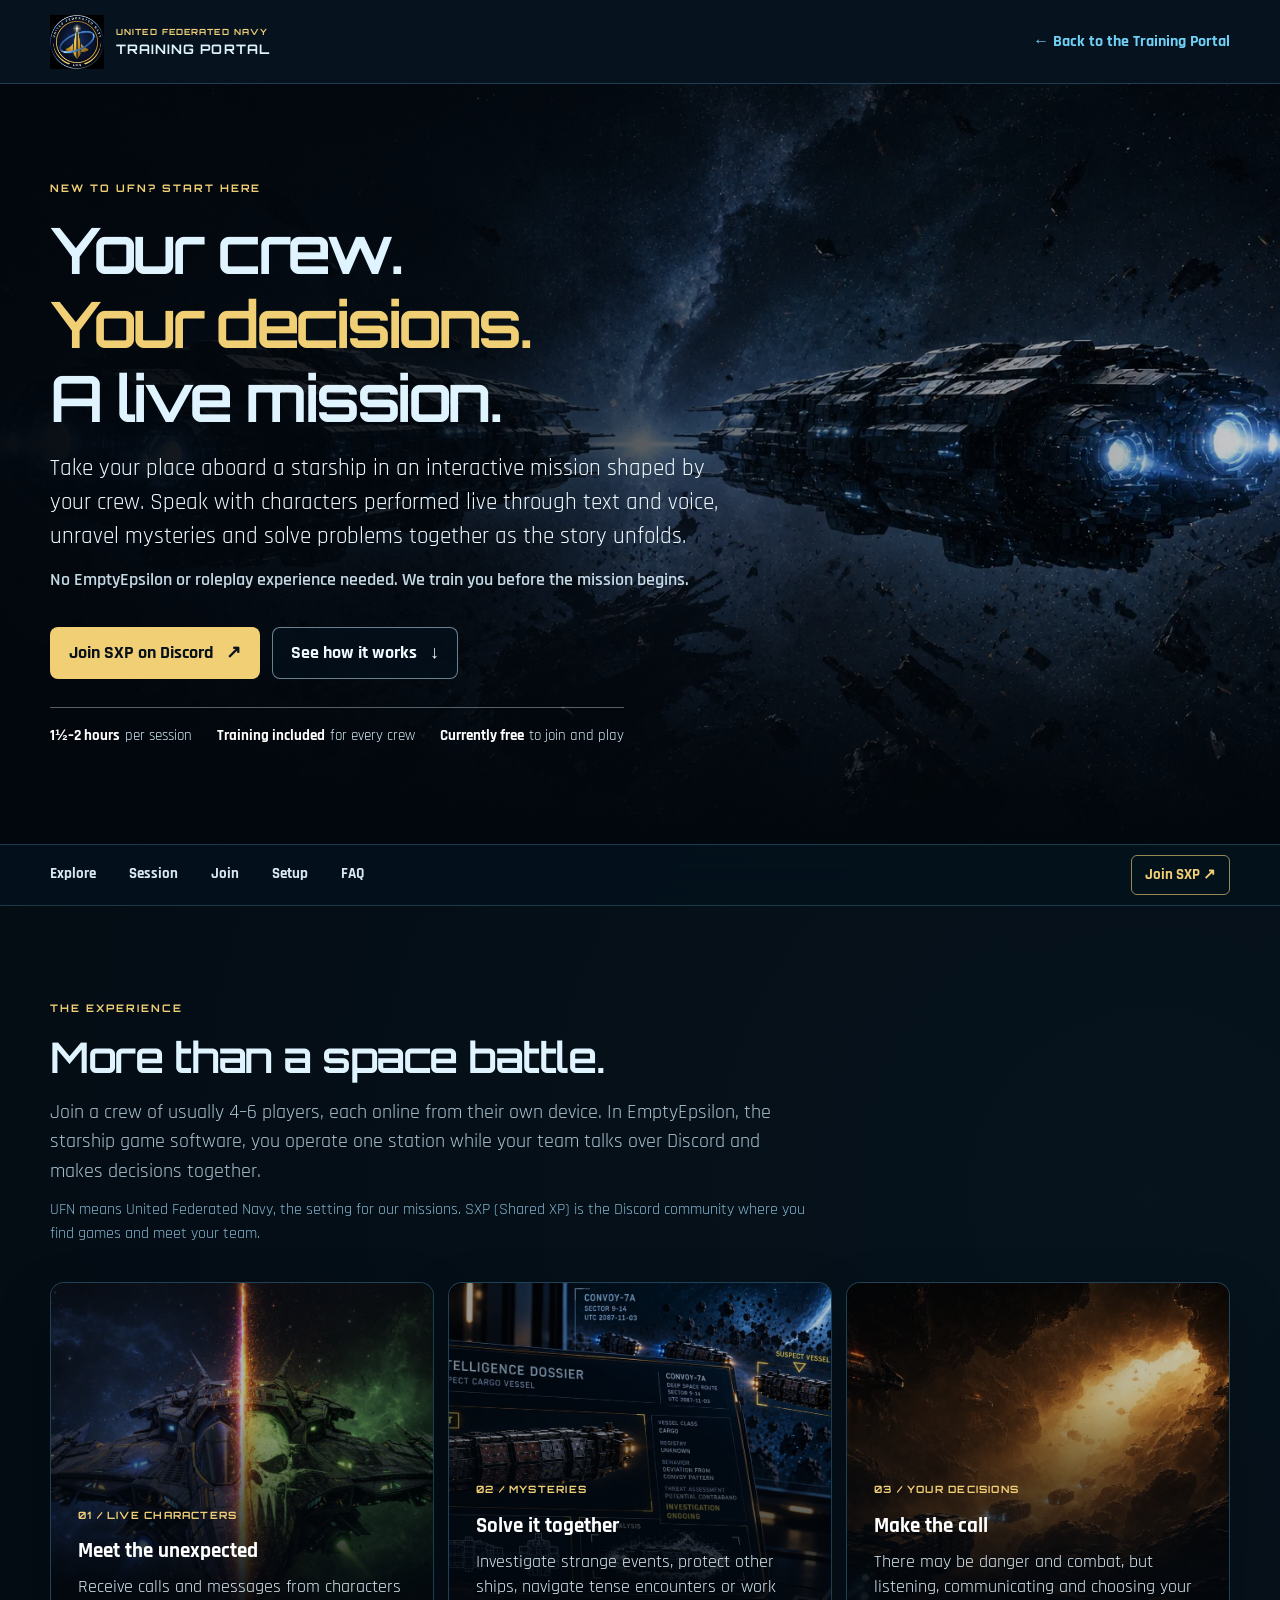
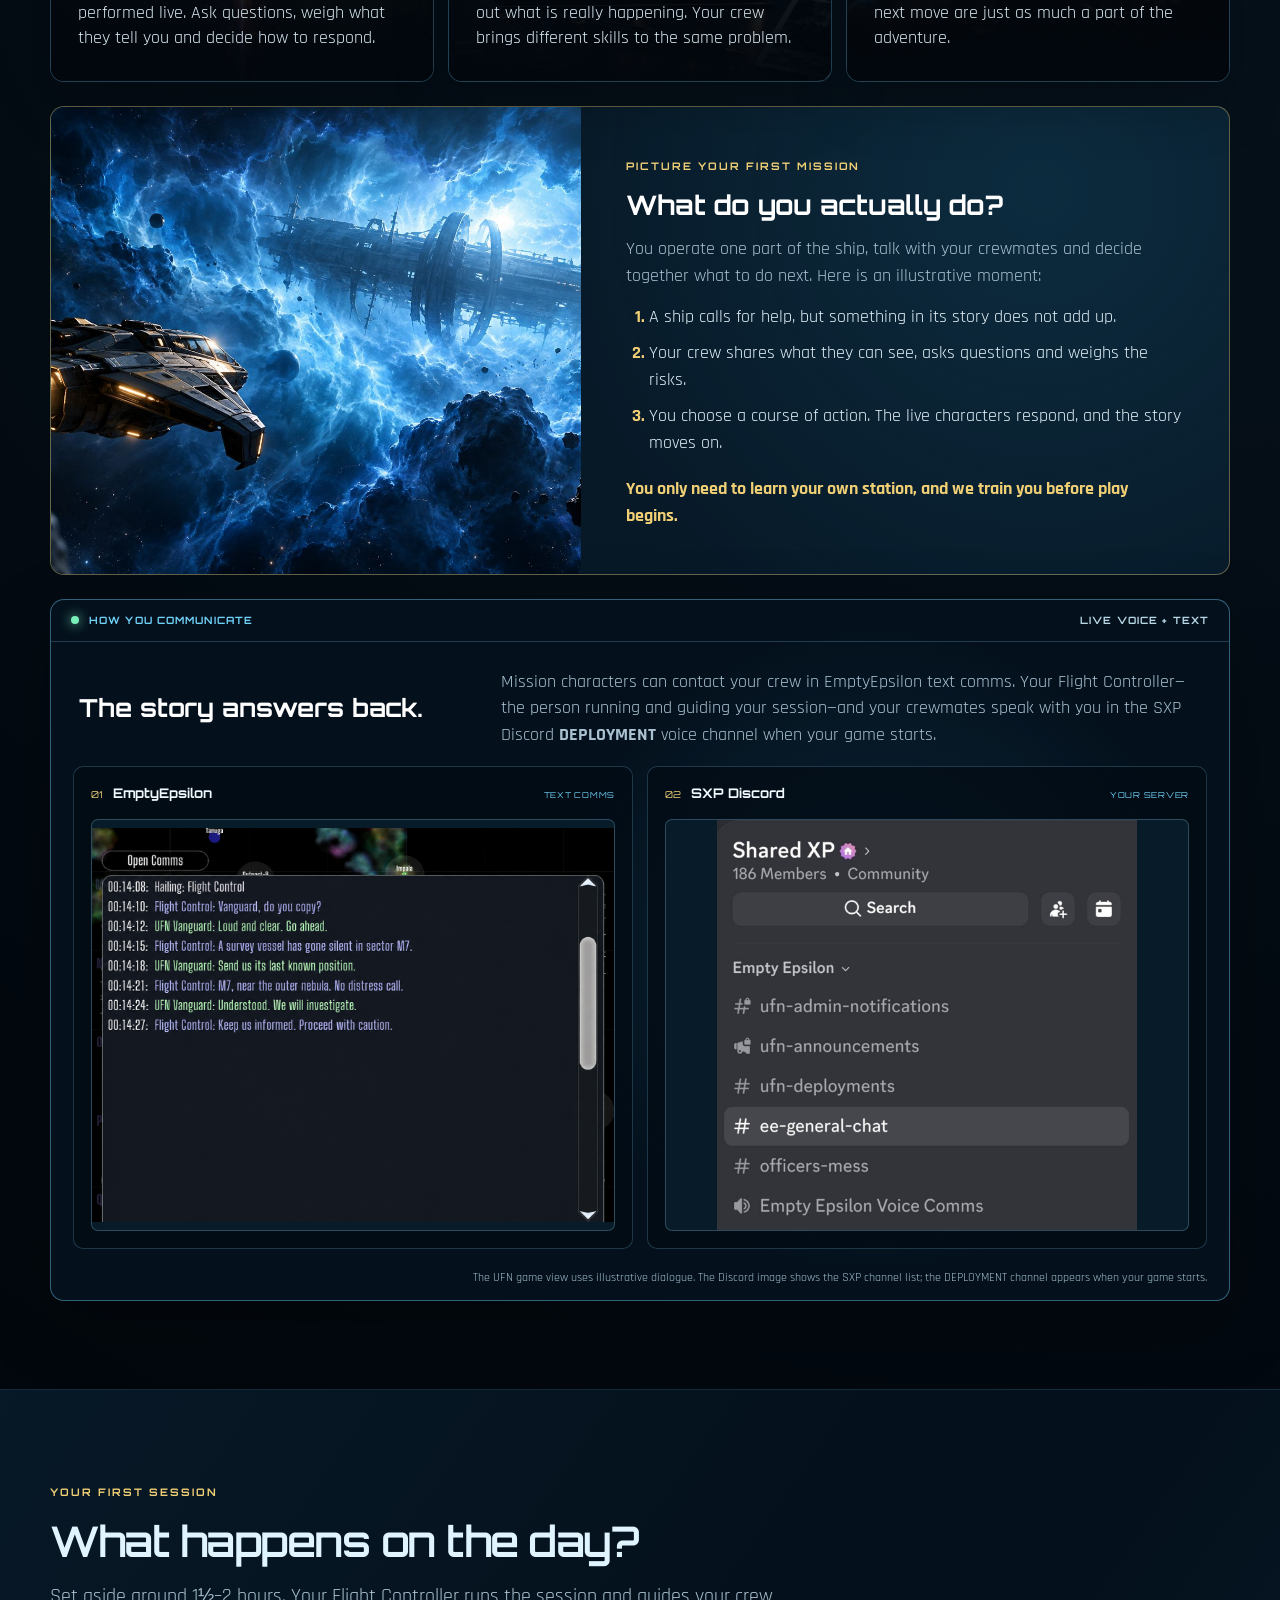
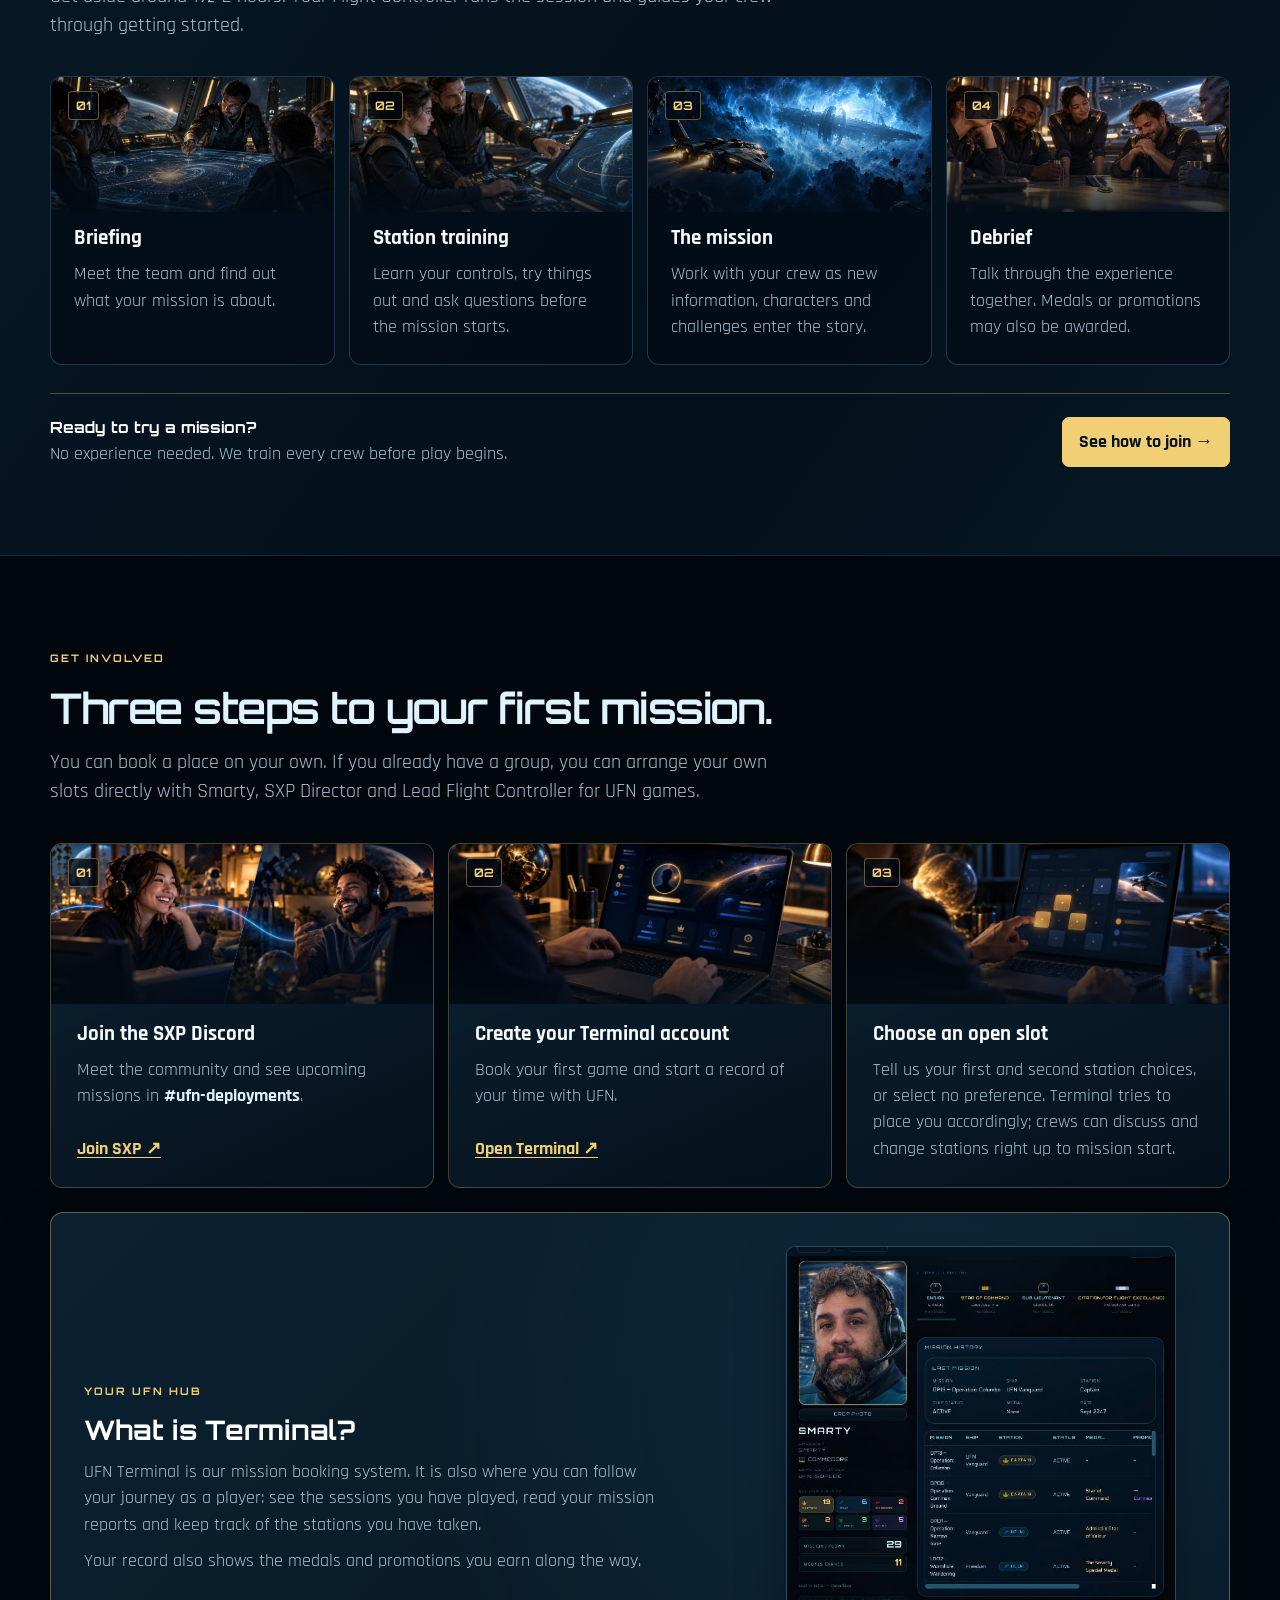
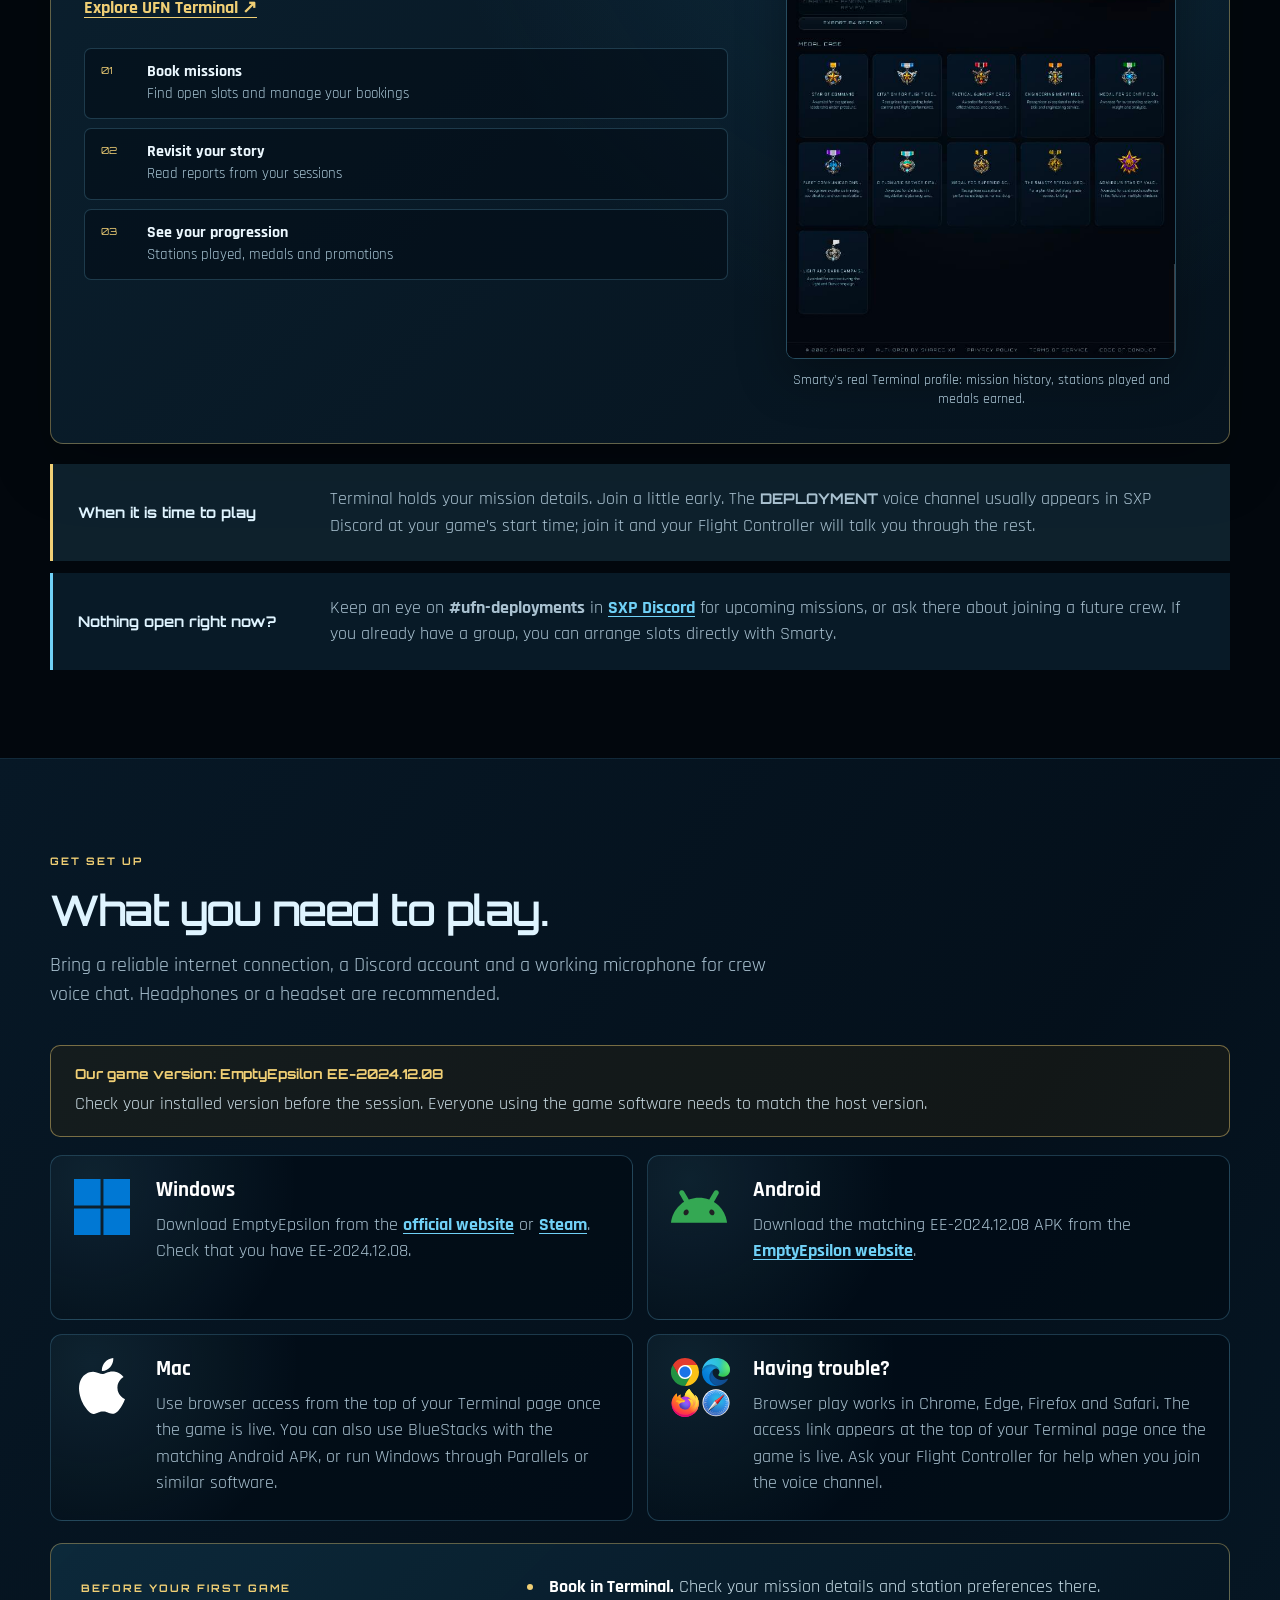
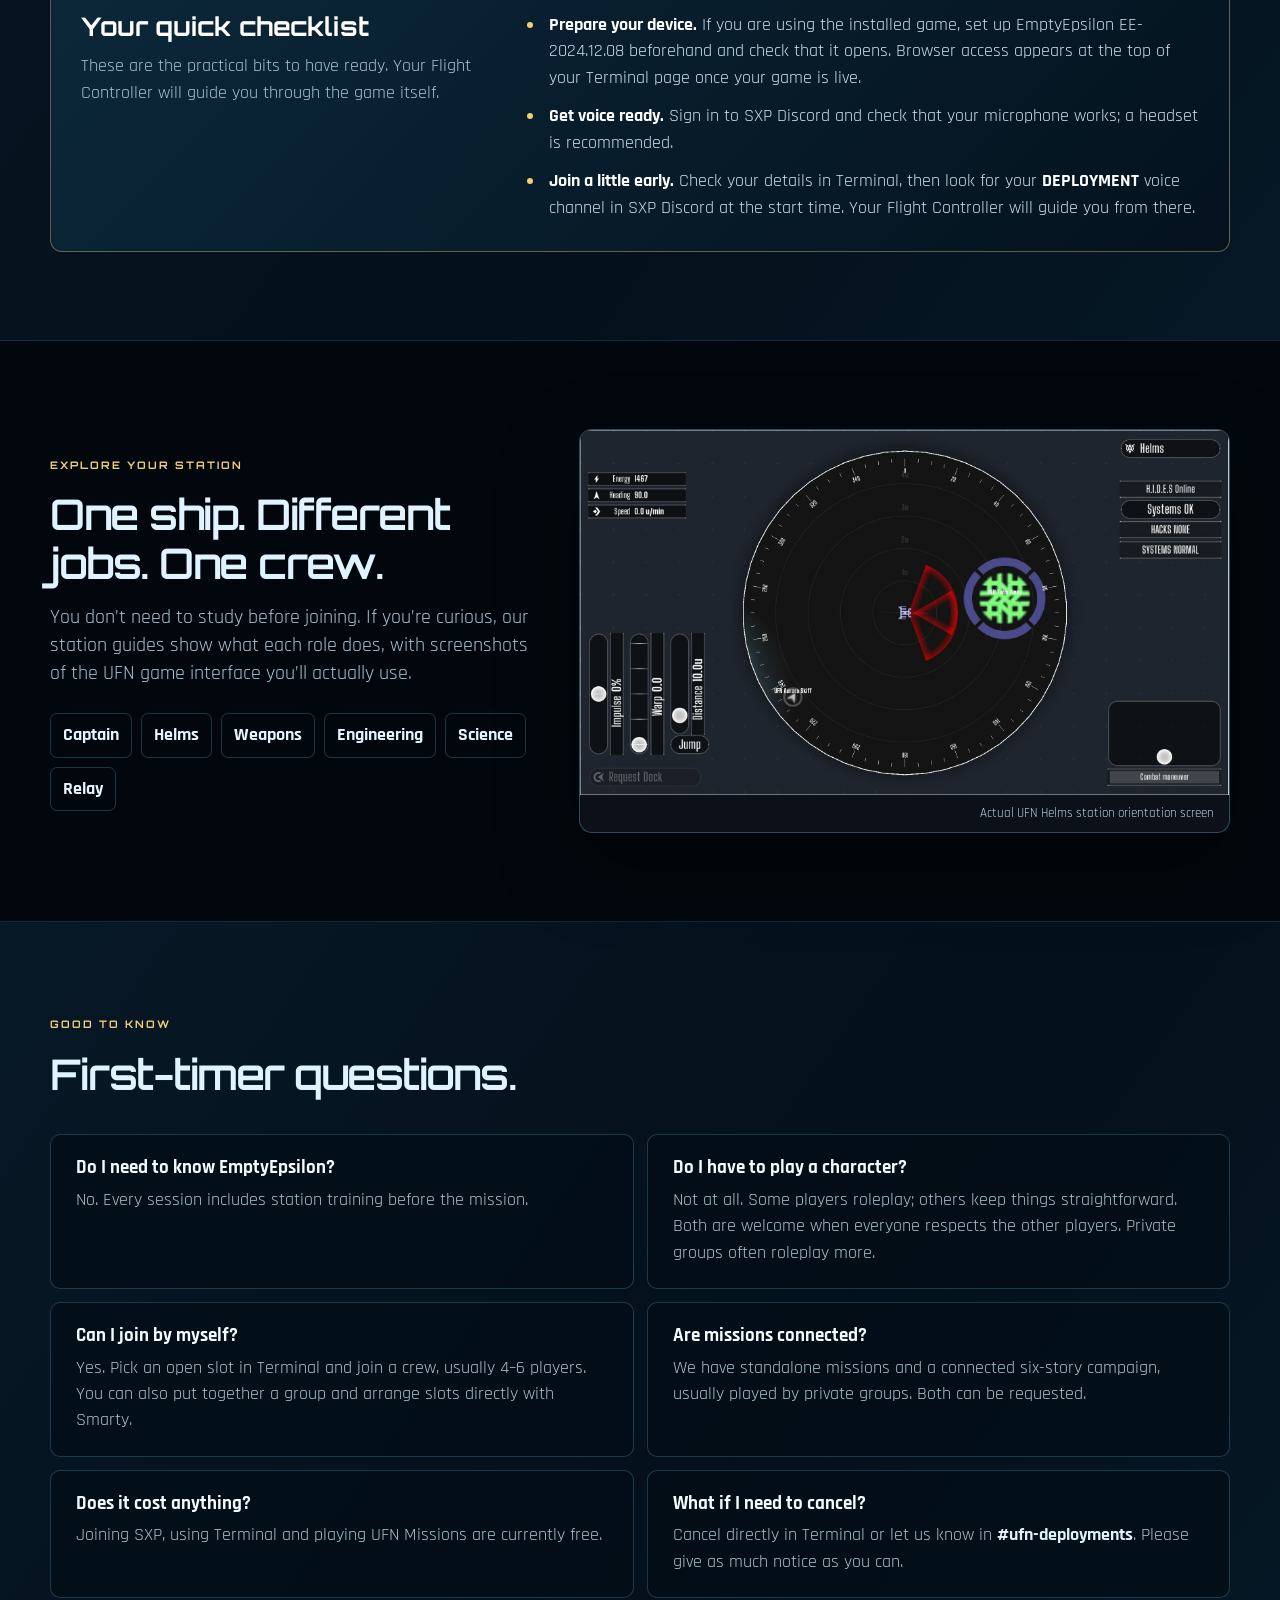
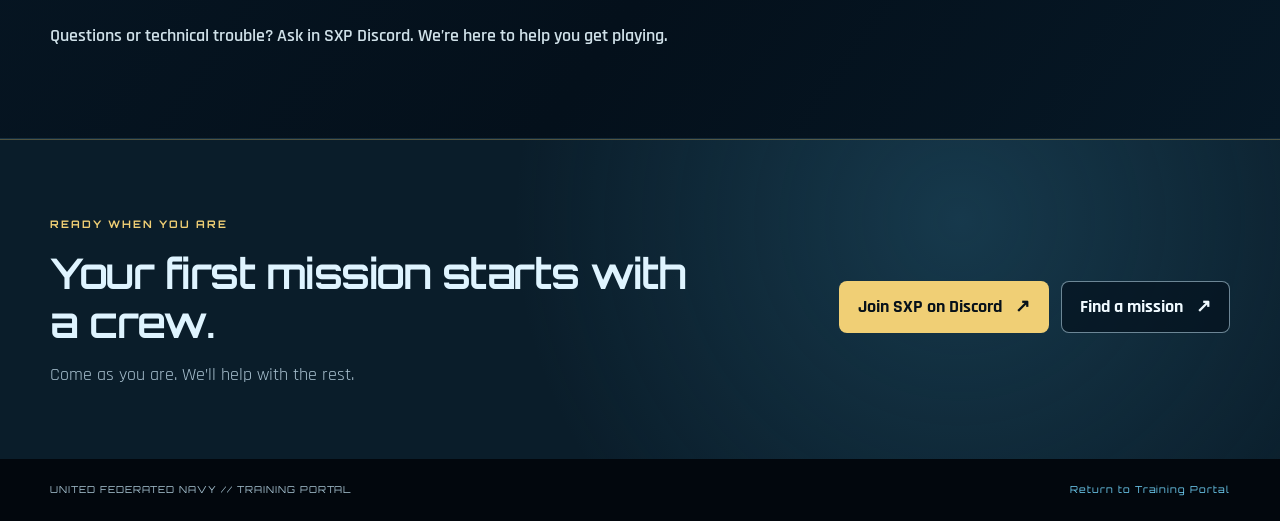
==== new-to-ufn.html @ eae3e13d "Tighten newcomer page navigation and layout" ====
<!doctype html>
<html lang="en-GB">
<head>
  <meta charset="utf-8" />
  <meta name="viewport" content="width=device-width, initial-scale=1" />
  <meta name="theme-color" content="#02070d" />
  <meta name="description" content="New to UFN Missions? Discover live, interactive space adventures, learn what happens in a game, and find out how to join your first crew." />
  <title>New to UFN? Start Here | UFN Training Portal</title>
  <link rel="icon" type="image/png" sizes="32x32" href="assets/app-icons/favicon-32.png" />
  <link rel="preconnect" href="https://fonts.googleapis.com" />
  <link rel="preconnect" href="https://fonts.gstatic.com" crossorigin />
  <link href="https://fonts.googleapis.com/css2?family=Orbitron:wght@400;500;600;700&family=Rajdhani:wght@400;500;600;700&display=swap" rel="stylesheet" />
  <link rel="stylesheet" href="new-to-ufn.css?v=20261014-layout1" />
</head>
<body>
  <a class="skip-link" href="#main">Skip to content</a>
  <header class="site-header">
    <a class="brand" href="./#/home" aria-label="UFN Training Portal home">
      <img src="assets/ufn-logo.webp" alt="" width="64" height="64" />
      <span><small>UNITED FEDERATED NAVY</small><strong>TRAINING PORTAL</strong></span>
    </a>
    <a class="header-back" href="./#/home">← Back to the Training Portal</a>
  </header>

  <main id="main">
    <section class="hero" aria-labelledby="hero-title">
      <img class="hero-art" src="assets/deployments/op07-counterfeit.webp" alt="Two spacecraft facing one another against a star-filled background" fetchpriority="high" />
      <div class="hero-shade"></div>
      <div class="hero-content page-width">
        <span class="eyebrow">NEW TO UFN? START HERE</span>
        <h1 id="hero-title">Your crew.<br /><em>Your decisions.</em><br />A live mission.</h1>
        <p class="hero-lead">Take your place aboard a starship in an interactive mission shaped by your crew. Speak with characters performed live through text and voice, unravel mysteries and solve problems together as the story unfolds.</p>
        <p class="hero-reassurance">No EmptyEpsilon or roleplay experience needed. We train you before the mission begins.</p>
        <div class="hero-actions">
          <a class="button button-primary" href="https://discord.gg/VapwZsZkJE" target="_blank" rel="noopener noreferrer">Join SXP on Discord <span aria-hidden="true">↗</span></a>
          <a class="button button-outline" href="#the-experience">See how it works <span aria-hidden="true">↓</span></a>
        </div>
        <div class="hero-facts" aria-label="Game at a glance">
          <span><strong>1½–2 hours</strong> per session</span>
          <span><strong>Training included</strong> for every crew</span>
          <span><strong>Currently free</strong> to join and play</span>
        </div>
      </div>
    </section>

    <nav class="page-nav" aria-label="On this page">
      <div class="page-nav-inner page-width">
        <div class="page-nav-links">
          <a href="#the-experience">Explore</a>
          <a href="#session-title">Session</a>
          <a href="#join">Join</a>
          <a href="#equipment">Setup</a>
          <a href="#faq">FAQ</a>
        </div>
        <a class="page-nav-action" href="https://discord.gg/VapwZsZkJE" target="_blank" rel="noopener noreferrer">Join SXP <span aria-hidden="true">↗</span></a>
      </div>
    </nav>

    <section class="section intro page-width" id="the-experience" aria-labelledby="experience-title">
      <div class="section-heading">
        <span class="eyebrow">THE EXPERIENCE</span>
        <h2 id="experience-title">More than a space battle.</h2>
        <p>Join a crew of usually 4–6 players, each online from their own device. In EmptyEpsilon, the starship game software, you operate one station while your team talks over Discord and makes decisions together.</p>
        <p class="intro-glossary">UFN means United Federated Navy, the setting for our missions. SXP (Shared XP) is the Discord community where you find games and meet your team.</p>
      </div>
      <div class="experience-grid">
        <article class="feature-card">
          <img src="assets/deployments/op05-thin-ice.webp" alt="" loading="lazy" />
          <div class="feature-content"><span class="feature-number">01 / LIVE CHARACTERS</span>
          <h3>Meet the unexpected</h3>
          <p>Receive calls and messages from characters performed live. Ask questions, weigh what they tell you and decide how to respond.</p></div>
        </article>
        <article class="feature-card">
          <img src="assets/deployments/op13-columbo.webp" alt="" loading="lazy" />
          <div class="feature-content"><span class="feature-number">02 / MYSTERIES</span>
          <h3>Solve it together</h3>
          <p>Investigate strange events, protect other ships, navigate tense encounters or work out what is really happening. Your crew brings different skills to the same problem.</p></div>
        </article>
        <article class="feature-card">
          <img src="assets/deployments/op01-narrow-gate.webp" alt="" loading="lazy" />
          <div class="feature-content"><span class="feature-number">03 / YOUR DECISIONS</span>
          <h3>Make the call</h3>
          <p>There may be danger and combat, but listening, communicating and choosing your next move are just as much a part of the adventure.</p></div>
        </article>
      </div>
      <div class="mission-example" aria-labelledby="example-title">
        <div class="mission-example-art"><img src="assets/newcomer-art/mission.jpg" alt="A starship approaching an unfamiliar vessel in space" loading="lazy" width="1792" height="1024" /></div>
        <div class="mission-example-copy">
          <span class="eyebrow">PICTURE YOUR FIRST MISSION</span>
          <h3 id="example-title">What do you actually do?</h3>
          <p>You operate one part of the ship, talk with your crewmates and decide together what to do next. Here is an illustrative moment:</p>
          <ol>
            <li>A ship calls for help, but something in its story does not add up.</li>
            <li>Your crew shares what they can see, asks questions and weighs the risks.</li>
            <li>You choose a course of action. The live characters respond, and the story moves on.</li>
          </ol>
          <p class="example-reassurance">You only need to learn your own station, and we train you before play begins.</p>
        </div>
      </div>
      <div class="comms-visual" aria-labelledby="comms-title">
        <div class="comms-topline"><span class="signal-dot"></span> HOW YOU COMMUNICATE <span>LIVE VOICE + TEXT</span></div>
        <div class="comms-intro"><h3 id="comms-title">The story answers back.</h3><p>Mission characters can contact your crew in EmptyEpsilon text comms. Your Flight Controller—the person running and guiding your session—and your crewmates speak with you in the SXP Discord <strong>DEPLOYMENT</strong> voice channel when your game starts.</p></div>
        <div class="comms-split">
          <div class="comms-pane">
            <div class="pane-label"><span>01</span><strong>EmptyEpsilon</strong><small>TEXT COMMS</small></div>
            <div class="comms-screenshot">
              <img src="assets/screens/ufn-flight-control-vanguard-comms.png" alt="UFN EmptyEpsilon communications window with an illustrative exchange between Flight Control and UFN Vanguard" loading="lazy" width="1444" height="1089" />
            </div>
          </div>
          <div class="comms-pane">
            <div class="pane-label"><span>02</span><strong>SXP Discord</strong><small>YOUR SERVER</small></div>
            <div class="comms-screenshot">
              <img src="assets/screens/sxp-discord-channels.jpg" alt="Shared XP Discord server showing the Empty Epsilon channels, including ufn-deployments and Empty Epsilon Voice Comms" loading="lazy" width="1280" height="1250" />
            </div>
          </div>
        </div>
        <p class="visual-note">The UFN game view uses illustrative dialogue. The Discord image shows the SXP channel list; the DEPLOYMENT channel appears when your game starts.</p>
      </div>
    </section>

    <section class="section section-dark" aria-labelledby="session-title">
      <div class="page-width">
        <div class="section-heading">
          <span class="eyebrow">YOUR FIRST SESSION</span>
          <h2 id="session-title">What happens on the day?</h2>
          <p>Set aside around 1½–2 hours. Your Flight Controller runs the session and guides your crew through getting started.</p>
        </div>
        <ol class="session-steps">
          <li><div class="card-art"><img src="assets/newcomer-art/briefing.jpg" alt="" loading="lazy" width="1792" height="1024" /><span class="step-index">01</span></div><div class="card-body"><h3>Briefing</h3><p>Meet the team and find out what your mission is about.</p></div></li>
          <li><div class="card-art"><img src="assets/newcomer-art/training.jpg" alt="" loading="lazy" width="1792" height="1024" /><span class="step-index">02</span></div><div class="card-body"><h3>Station training</h3><p>Learn your controls, try things out and ask questions before the mission starts.</p></div></li>
          <li><div class="card-art"><img src="assets/newcomer-art/mission.jpg" alt="" loading="lazy" width="1792" height="1024" /><span class="step-index">03</span></div><div class="card-body"><h3>The mission</h3><p>Work with your crew as new information, characters and challenges enter the story.</p></div></li>
          <li><div class="card-art"><img src="assets/newcomer-art/debrief.jpg" alt="" loading="lazy" width="1792" height="1024" /><span class="step-index">04</span></div><div class="card-body"><h3>Debrief</h3><p>Talk through the experience together. Medals or promotions may also be awarded.</p></div></li>
        </ol>
        <div class="session-cta"><div><strong>Ready to try a mission?</strong><span>No experience needed. We train every crew before play begins.</span></div><a href="#join">See how to join <span aria-hidden="true">→</span></a></div>
      </div>
    </section>

    <section class="section page-width join-section" id="join" aria-labelledby="join-title">
      <div class="section-heading">
        <span class="eyebrow">GET INVOLVED</span>
        <h2 id="join-title">Three steps to your first mission.</h2>
        <p>You can book a place on your own. If you already have a group, you can arrange your own slots directly with Smarty, SXP Director and Lead Flight Controller for UFN games.</p>
      </div>
      <ol class="join-steps">
        <li><div class="card-art"><img src="assets/newcomer-art/community.jpg" alt="" loading="lazy" width="1792" height="1024" /><span class="step-index">01</span></div><div class="card-body"><h3>Join the SXP Discord</h3><p>Meet the community and see upcoming missions in <strong>#ufn-deployments</strong>.</p><a href="https://discord.gg/VapwZsZkJE" target="_blank" rel="noopener noreferrer">Join SXP <span aria-hidden="true">↗</span></a></div></li>
        <li><div class="card-art"><img src="assets/newcomer-art/terminal.jpg" alt="" loading="lazy" width="1792" height="1024" /><span class="step-index">02</span></div><div class="card-body"><h3>Create your Terminal account</h3><p>Book your first game and start a record of your time with UFN.</p><a href="https://terminal.ufn.systems/" target="_blank" rel="noopener noreferrer">Open Terminal <span aria-hidden="true">↗</span></a></div></li>
        <li><div class="card-art"><img src="assets/newcomer-art/booking.jpg" alt="" loading="lazy" width="1792" height="1024" /><span class="step-index">03</span></div><div class="card-body"><h3>Choose an open slot</h3><p>Tell us your first and second station choices, or select no preference. Terminal tries to place you accordingly; crews can discuss and change stations right up to mission start.</p></div></li>
      </ol>
      <section class="terminal-explainer" aria-labelledby="terminal-title">
        <div class="terminal-content">
          <div class="terminal-explainer-copy">
            <span class="eyebrow">YOUR UFN HUB</span>
            <h3 id="terminal-title">What is Terminal?</h3>
            <p>UFN Terminal is our mission booking system. It is also where you can follow your journey as a player: see the sessions you have played, read your mission reports and keep track of the stations you have taken.</p>
            <p>Your record also shows the medals and promotions you earn along the way.</p>
            <a href="https://terminal.ufn.systems/" target="_blank" rel="noopener noreferrer">Explore UFN Terminal <span aria-hidden="true">↗</span></a>
          </div>
          <div class="terminal-explainer-list" aria-label="What Terminal helps you do">
            <div><span>01</span><strong>Book missions</strong><small>Find open slots and manage your bookings</small></div>
            <div><span>02</span><strong>Revisit your story</strong><small>Read reports from your sessions</small></div>
            <div><span>03</span><strong>See your progression</strong><small>Stations played, medals and promotions</small></div>
          </div>
        </div>
        <figure class="terminal-portal-preview">
          <img src="assets/screens/terminal-player-portal.jpg" alt="A real UFN Terminal player portal showing Smarty's profile, station totals, mission history and medal case" loading="lazy" width="699" height="1277" />
          <figcaption>Smarty's real Terminal profile: mission history, stations played and medals earned.</figcaption>
        </figure>
      </section>
      <div class="joining-note"><strong>When it is time to play</strong><p>Terminal holds your mission details. Join a little early. The <strong>DEPLOYMENT</strong> voice channel usually appears in SXP Discord at your game’s start time; join it and your Flight Controller will talk you through the rest.</p></div>
      <div class="availability-note"><strong>Nothing open right now?</strong><p>Keep an eye on <strong>#ufn-deployments</strong> in <a href="https://discord.gg/VapwZsZkJE" target="_blank" rel="noopener noreferrer">SXP Discord</a> for upcoming missions, or ask there about joining a future crew. If you already have a group, you can arrange slots directly with Smarty.</p></div>
    </section>

    <section class="section section-dark equipment-section" id="equipment" aria-labelledby="equipment-title">
      <div class="page-width">
        <div class="section-heading">
          <span class="eyebrow">GET SET UP</span>
          <h2 id="equipment-title">What you need to play.</h2>
          <p>Bring a reliable internet connection, a Discord account and a working microphone for crew voice chat. Headphones or a headset are recommended.</p>
        </div>
        <div class="version-callout"><strong>Our game version: EmptyEpsilon EE-2024.12.08</strong><span>Check your installed version before the session. Everyone using the game software needs to match the host version.</span></div>
        <div class="platform-grid">
          <article><img class="platform-icon" src="assets/brand-icons/windows.svg" alt="" loading="lazy" width="56" height="56" /><div><h3>Windows</h3><p>Download EmptyEpsilon from the <a href="https://daid.github.io/EmptyEpsilon/#tabs=5" target="_blank" rel="noopener noreferrer">official website</a> or <a href="https://store.steampowered.com/app/1907040/EmptyEpsilon/" target="_blank" rel="noopener noreferrer">Steam</a>. Check that you have EE-2024.12.08.</p></div></article>
          <article><img class="platform-icon" src="assets/brand-icons/android.svg" alt="" loading="lazy" width="56" height="56" /><div><h3>Android</h3><p>Download the matching EE-2024.12.08 APK from the <a href="https://daid.github.io/EmptyEpsilon/#tabs=5" target="_blank" rel="noopener noreferrer">EmptyEpsilon website</a>.</p></div></article>
          <article><img class="platform-icon platform-icon-apple" src="assets/brand-icons/apple.svg" alt="" loading="lazy" width="56" height="56" /><div><h3>Mac</h3><p>Use browser access from the top of your Terminal page once the game is live. You can also use BlueStacks with the matching Android APK, or run Windows through Parallels or similar software.</p></div></article>
          <article><div class="browser-icons" aria-hidden="true"><img src="assets/brand-icons/chrome.svg" alt="" loading="lazy" width="28" height="28" /><img src="assets/brand-icons/edge.svg" alt="" loading="lazy" width="28" height="28" /><img src="assets/brand-icons/firefox.svg" alt="" loading="lazy" width="28" height="28" /><img src="assets/brand-icons/safari.svg" alt="" loading="lazy" width="28" height="28" /></div><div><h3>Having trouble?</h3><p>Browser play works in Chrome, Edge, Firefox and Safari. The access link appears at the top of your Terminal page once the game is live. Ask your Flight Controller for help when you join the voice channel.</p></div></article>
        </div>
        <div class="first-game-checklist" aria-labelledby="checklist-title">
          <div><span class="eyebrow">BEFORE YOUR FIRST GAME</span><h3 id="checklist-title">Your quick checklist</h3><p>These are the practical bits to have ready. Your Flight Controller will guide you through the game itself.</p></div>
          <ul>
            <li><strong>Book in Terminal.</strong> Check your mission details and station preferences there.</li>
            <li><strong>Prepare your device.</strong> If you are using the installed game, set up EmptyEpsilon EE-2024.12.08 beforehand and check that it opens. Browser access appears at the top of your Terminal page once your game is live.</li>
            <li><strong>Get voice ready.</strong> Sign in to SXP Discord and check that your microphone works; a headset is recommended.</li>
            <li><strong>Join a little early.</strong> Check your details in Terminal, then look for your <strong>DEPLOYMENT</strong> voice channel in SXP Discord at the start time. Your Flight Controller will guide you from there.</li>
          </ul>
        </div>
      </div>
    </section>

    <section class="section page-width station-section" aria-labelledby="station-title">
      <div class="station-copy">
        <span class="eyebrow">EXPLORE YOUR STATION</span>
        <h2 id="station-title">One ship. Different jobs. One crew.</h2>
        <p>You don’t need to study before joining. If you’re curious, our station guides show what each role does, with screenshots of the UFN game interface you’ll actually use.</p>
        <div class="station-links" aria-label="Station training guides">
          <a href="./#/captain">Captain</a><a href="./#/helms">Helms</a><a href="./#/weapons">Weapons</a><a href="./#/engineering">Engineering</a><a href="./#/science">Science</a><a href="./#/relay">Relay</a>
        </div>
      </div>
      <figure class="station-screen"><img src="assets/screens/helms.webp" alt="The UFN Helms station interface showing navigation controls, radar and UFN systems" loading="lazy" /><figcaption>Actual UFN Helms station orientation screen</figcaption></figure>
    </section>

    <section class="section section-dark faq-section" id="faq" aria-labelledby="faq-title">
      <div class="page-width">
        <div class="section-heading"><span class="eyebrow">GOOD TO KNOW</span><h2 id="faq-title">First-timer questions.</h2></div>
        <div class="faq-grid">
          <article><h3>Do I need to know EmptyEpsilon?</h3><p>No. Every session includes station training before the mission.</p></article>
          <article><h3>Do I have to play a character?</h3><p>Not at all. Some players roleplay; others keep things straightforward. Both are welcome when everyone respects the other players. Private groups often roleplay more.</p></article>
          <article><h3>Can I join by myself?</h3><p>Yes. Pick an open slot in Terminal and join a crew, usually 4–6 players. You can also put together a group and arrange slots directly with Smarty.</p></article>
          <article><h3>Are missions connected?</h3><p>We have standalone missions and a connected six-story campaign, usually played by private groups. Both can be requested.</p></article>
          <article><h3>Does it cost anything?</h3><p>Joining SXP, using Terminal and playing UFN Missions are currently free.</p></article>
          <article><h3>What if I need to cancel?</h3><p>Cancel directly in Terminal or let us know in <strong>#ufn-deployments</strong>. Please give as much notice as you can.</p></article>
        </div>
        <p class="support-note">Questions or technical trouble? Ask in SXP Discord. We’re here to help you get playing.</p>
      </div>
    </section>

    <section class="final-cta" aria-labelledby="final-title">
      <div class="page-width final-inner"><div><span class="eyebrow">READY WHEN YOU ARE</span><h2 id="final-title">Your first mission starts with a crew.</h2><p>Come as you are. We’ll help with the rest.</p></div><div class="final-actions"><a class="button button-primary" href="https://discord.gg/VapwZsZkJE" target="_blank" rel="noopener noreferrer">Join SXP on Discord <span aria-hidden="true">↗</span></a><a class="button button-outline" href="https://terminal.ufn.systems/" target="_blank" rel="noopener noreferrer">Find a mission <span aria-hidden="true">↗</span></a></div></div>
    </section>
  </main>
  <footer class="site-footer"><span>UNITED FEDERATED NAVY // TRAINING PORTAL</span><a href="./#/home">Return to Training Portal</a></footer>
</body>
</html>
---- new-to-ufn.css ----
:root {
  color-scheme: dark;
  --ink: #dff4ff;
  --muted: #a9c1d0;
  --navy: #02070d;
  --panel: #071826;
  --panel-deep: #04111c;
  --line: rgba(104, 185, 223, .26);
  --blue: #70d1f7;
  --gold: #f0cf75;
  font-family: "Rajdhani", "Segoe UI", sans-serif;
  background: var(--navy);
  scroll-behavior: smooth;
}
* { box-sizing: border-box; }
body { margin: 0; min-width: 320px; color: var(--ink); background: radial-gradient(circle at 90% 14%, rgba(37, 100, 136, .13), transparent 28%), var(--navy); font-size: 1.14rem; line-height: 1.45; }
img { max-width: 100%; }
a { color: inherit; }
a:focus-visible { outline: 3px solid var(--gold); outline-offset: 4px; }
.skip-link { position: absolute; z-index: 20; top: -4rem; left: 1rem; padding: .6rem 1rem; background: var(--gold); color: var(--navy); font-weight: 700; }
.skip-link:focus { top: 1rem; }
.page-width { width: min(1180px, calc(100% - 48px)); margin-inline: auto; }
.site-header { position: relative; z-index: 5; display: flex; align-items: center; justify-content: space-between; gap: 20px; min-height: 84px; padding: 12px max(24px, calc((100vw - 1180px) / 2)); border-bottom: 1px solid var(--line); background: #06131f; }
.brand { display: inline-flex; align-items: center; gap: 12px; text-decoration: none; }
.brand img { width: 54px; height: 54px; object-fit: contain; }
.brand span { display: grid; line-height: 1.1; }
.brand small { color: var(--gold); font-family: Orbitron, sans-serif; font-size: .53rem; font-weight: 700; letter-spacing: .13em; }
.brand strong { margin-top: 6px; font-family: Orbitron, sans-serif; font-size: .82rem; letter-spacing: .08em; }
.header-back { color: var(--blue); font-size: .99rem; font-weight: 700; text-decoration: none; }
.header-back:hover, .site-footer a:hover { text-decoration: underline; }
.eyebrow { display: inline-block; color: var(--gold); font-family: Orbitron, sans-serif; font-size: .65rem; font-weight: 700; letter-spacing: .19em; text-transform: uppercase; }
h1, h2, h3, p { margin-top: 0; }
h1, h2, h3 { line-height: 1.15; }
h1, h2 { font-family: Orbitron, sans-serif; }
h2 { margin: 13px 0 16px; font-size: clamp(1.7rem, 3.3vw, 2.85rem); font-weight: 600; letter-spacing: -.035em; }
h3 { font-size: 1.3rem; }
p { color: var(--muted); }
.hero { position: relative; display: flex; min-height: min(760px, calc(100vh - 84px)); overflow: hidden; isolation: isolate; background: #081523; }
.hero-art, .hero-shade { position: absolute; inset: 0; width: 100%; height: 100%; }
.hero-art { z-index: -2; object-fit: cover; object-position: center center; }
.hero-shade { z-index: -1; background: linear-gradient(90deg, rgba(2, 7, 13, .97) 3%, rgba(2, 7, 13, .86) 33%, rgba(2, 7, 13, .48) 65%, rgba(2, 7, 13, .2)), linear-gradient(0deg, #02070d, transparent 27%, transparent 75%, rgba(2, 7, 13, .18)); }
.hero-content { display: flex; flex-direction: column; align-items: flex-start; justify-content: center; padding-block: 45px 44px; }
.hero h1 { max-width: 820px; margin: 17px 0 18px; font-size: clamp(2.6rem, 5vw, 4.6rem); font-weight: 600; letter-spacing: -.055em; text-wrap: balance; }
.hero h1 em { color: var(--gold); font-style: normal; }
.hero-lead { max-width: 680px; margin-bottom: 13px; color: #eef9ff; font-size: clamp(1.16rem, 1.8vw, 1.42rem); line-height: 1.5; }
.hero-reassurance { max-width: 640px; color: #c4d9e5; font-weight: 600; }
.hero-actions, .final-actions { display: flex; flex-wrap: wrap; gap: 12px; margin-top: 15px; }
.button { display: inline-flex; align-items: center; justify-content: center; gap: 13px; min-height: 49px; padding: 12px 18px; border: 1px solid transparent; border-radius: 8px; font-weight: 700; text-align: center; text-decoration: none; transition: background .18s ease, transform .18s ease, border-color .18s ease; }
.button:hover { transform: translateY(-2px); }
.button-primary { color: #07111a; background: var(--gold); }
.button-primary:hover { background: #ffe19a; }
.button-outline { border-color: rgba(191, 224, 240, .55); background: rgba(4, 17, 28, .68); color: #f0faff; }
.button-outline:hover { border-color: var(--blue); background: rgba(10, 42, 60, .82); }
.hero-facts { display: flex; flex-wrap: wrap; gap: 8px 25px; margin-top: 28px; padding-top: 17px; border-top: 1px solid rgba(221, 239, 247, .38); color: #d4e9f3; font-size: .96rem; }
.hero-facts span { display: inline-flex; gap: 5px; }
.hero-facts strong { color: #fff; }
.page-nav { position: sticky; z-index: 12; top: 0; border-block: 1px solid rgba(112, 209, 247, .22); background: rgba(4, 17, 28, .94); backdrop-filter: blur(16px); }
.page-nav-inner { display: flex; align-items: center; justify-content: space-between; gap: 20px; min-height: 60px; }
.page-nav-links { display: flex; align-items: center; gap: clamp(14px, 2.6vw, 33px); min-width: 0; }
.page-nav a { color: #d7e8f1; font-size: .96rem; font-weight: 700; text-decoration: none; white-space: nowrap; }
.page-nav-links a { padding-block: 17px; border-bottom: 2px solid transparent; }
.page-nav-links a:hover, .page-nav-links a:focus-visible { border-color: var(--gold); color: #fff; }
.page-nav .page-nav-action { flex: none; padding: 8px 13px; border: 1px solid rgba(240, 207, 117, .63); border-radius: 6px; color: var(--gold); }
.page-nav .page-nav-action:hover { background: rgba(240, 207, 117, .12); }
main [id] { scroll-margin-top: 78px; }
.section { padding-block: 88px; }
.section-dark { border-block: 1px solid rgba(95, 175, 211, .15); background: linear-gradient(125deg, #071826, #04101b 60%, #061826); }
.section-heading { max-width: 755px; margin-bottom: 36px; }
.section-heading p { margin-bottom: 0; font-size: 1.22rem; line-height: 1.5; }
.section-heading .intro-glossary { margin-top: 12px; color: #80b3cc; font-size: 1rem; }
.experience-grid { display: grid; grid-template-columns: repeat(3, minmax(0, 1fr)); gap: 14px; }
.feature-card { position: relative; display: flex; align-items: flex-end; min-height: 400px; overflow: hidden; border: 1px solid var(--line); border-radius: 14px; background: #071826; isolation: isolate; box-shadow: 0 22px 55px rgba(0,0,0,.22); }
.feature-card::after { position: absolute; z-index: -1; inset: 0; content: ""; background: linear-gradient(0deg, rgba(2,7,13,.98) 1%, rgba(2,7,13,.89) 25%, rgba(2,7,13,.2) 70%), linear-gradient(90deg, rgba(2,7,13,.28), transparent); }
.feature-card img { position: absolute; z-index: -2; inset: 0; width: 100%; height: 100%; object-fit: cover; object-position: center; }
.feature-card:nth-child(2) img { object-position: 45% center; }
.feature-content { padding: 30px 27px; }
.feature-card h3 { margin: 13px 0 10px; color: #fff; }
.feature-card p { margin: 0; color: #d9e9f2; line-height: 1.4; }
.feature-number { color: var(--gold); font-family: Orbitron, sans-serif; font-size: .63rem; font-weight: 700; letter-spacing: .12em; }
.mission-example { display: grid; grid-template-columns: minmax(0, .9fr) minmax(0, 1.1fr); overflow: hidden; margin-top: 24px; border: 1px solid rgba(240, 207, 117, .4); border-radius: 14px; background: radial-gradient(circle at 84% 18%, rgba(24, 85, 115, .32), transparent 50%), #071826; }
.mission-example-art { min-height: 355px; overflow: hidden; background: #081523; }
.mission-example-art img { display: block; width: 100%; height: 100%; object-fit: cover; }
.mission-example-copy { align-self: center; padding: clamp(24px, 3.7vw, 45px); }
.mission-example h3 { margin: 12px 0 15px; color: #fff; font-family: Orbitron, sans-serif; font-size: clamp(1.35rem, 2.1vw, 1.85rem); }
.mission-example-copy > p { margin-bottom: 15px; }
.mission-example ol { display: grid; gap: 10px; margin: 0 0 20px; padding-left: 1.25em; color: #e3f2f9; }
.mission-example li::marker { color: var(--gold); font-weight: 700; }
.mission-example .example-reassurance { margin: 0; color: var(--gold); font-weight: 700; }
.comms-visual { overflow: hidden; margin-top: 24px; border: 1px solid rgba(112, 209, 247, .42); border-radius: 14px; background: radial-gradient(circle at 70% 50%, rgba(28, 92, 124, .29), transparent 36%), #04111d; box-shadow: 0 25px 70px rgba(0, 0, 0, .25); }
.comms-topline { display: flex; align-items: center; gap: 10px; padding: 13px 20px; border-bottom: 1px solid var(--line); color: var(--blue); font-family: Orbitron, sans-serif; font-size: .63rem; font-weight: 700; letter-spacing: .11em; }
.comms-topline > span:last-child { margin-left: auto; color: #b7d6e6; }
.signal-dot { width: 8px; height: 8px; border-radius: 50%; background: #79f0ba; box-shadow: 0 0 12px #79f0ba; }
.comms-intro { display: grid; grid-template-columns: minmax(210px, .85fr) 1.5fr; align-items: center; gap: 26px; padding: 27px 28px 18px; }
.comms-intro h3 { margin: 0; color: #fff; font-family: Orbitron, sans-serif; font-size: clamp(1.15rem, 2vw, 1.55rem); }
.comms-intro p { margin: 0; }
.comms-split { display: grid; grid-template-columns: repeat(2, minmax(0, 1fr)); gap: 14px; padding: 0 22px 20px; }
.comms-pane { display: flex; flex-direction: column; min-width: 0; padding: 17px; border: 1px solid rgba(123, 202, 238, .23); border-radius: 10px; background: rgba(2, 10, 19, .7); }
.pane-label { display: flex; align-items: baseline; gap: 10px; min-height: 35px; }
.pane-label span { color: var(--gold); font-family: Orbitron, sans-serif; font-size: .59rem; }
.pane-label strong { color: #f1faff; font-family: Orbitron, sans-serif; font-size: .83rem; }
.pane-label small { margin-left: auto; color: var(--blue); font-family: Orbitron, sans-serif; font-size: .51rem; letter-spacing: .09em; }
.comms-screenshot { display: grid; flex: 1; place-items: center; overflow: hidden; border: 1px solid rgba(130, 194, 226, .29); border-radius: 7px; background: #081b29; }
.comms-screenshot img { display: block; width: 100%; height: 410px; object-fit: contain; }
.visual-note { margin: 0; padding: 0 22px 13px; color: #a3bfce; font-size: .76rem; text-align: right; }
.session-steps, .join-steps { display: grid; gap: 14px; margin: 0; padding: 0; list-style: none; }
.session-steps { grid-template-columns: repeat(4, minmax(0, 1fr)); }
.session-steps li, .join-steps li { display: flex; flex-direction: column; min-width: 0; overflow: hidden; border-radius: 12px; }
.session-steps li { min-height: 285px; border: 1px solid var(--line); background: rgba(3, 13, 24, .83); }
.card-art { position: relative; height: 135px; flex: none; overflow: hidden; background: #0a2030; }
.card-art::after { position: absolute; inset: 0; content: ""; background: linear-gradient(0deg, rgba(3, 13, 24, .85), transparent 63%); }
.card-art img { display: block; width: 100%; height: 100%; object-fit: cover; }
.card-art .step-index { position: absolute; z-index: 1; top: 14px; left: 17px; padding: 5px 7px; border: 1px solid rgba(240, 207, 117, .4); border-radius: 4px; background: rgba(2, 9, 17, .77); }
.card-body { display: flex; flex: 1; flex-direction: column; padding: 15px 23px 24px; }
.step-index { color: var(--gold); font-family: Orbitron, sans-serif; font-size: .74rem; font-weight: 700; }
.session-steps h3, .join-steps h3 { margin: 0 0 10px; color: #f5fbff; }
.session-steps p, .join-steps p { margin-bottom: 0; }
.session-cta { display: flex; align-items: center; justify-content: space-between; gap: 22px; margin-top: 28px; padding-top: 22px; border-top: 1px solid rgba(240, 207, 117, .3); }
.session-cta div { display: grid; gap: 2px; }
.session-cta strong { color: #fff; font-family: Orbitron, sans-serif; font-size: .96rem; }
.session-cta span { color: var(--muted); }
.session-cta a { flex: none; padding: 11px 16px; border: 1px solid var(--gold); border-radius: 7px; color: #07111a; background: var(--gold); font-weight: 700; text-decoration: none; }
.session-cta a span { color: inherit; }
.session-cta a:hover { background: #ffe19a; }
.join-steps { grid-template-columns: repeat(3, minmax(0, 1fr)); }
.join-steps li { border: 1px solid rgba(240, 207, 117, .25); background: linear-gradient(155deg, rgba(19, 52, 75, .62), rgba(5, 18, 29, .88)); }
.join-steps .card-art { height: 160px; }
.join-steps .card-body { padding: 19px 26px 25px; }
.join-steps a { align-self: flex-start; margin-top: auto; padding-top: 17px; color: var(--gold); font-weight: 700; text-underline-offset: 3px; }
.join-steps strong, .faq-grid strong { color: #e0f2fb; }
.terminal-explainer { display: grid; grid-template-columns: minmax(0, 1.2fr) minmax(330px, .8fr); gap: 38px; align-items: center; margin-top: 24px; padding: 33px; border: 1px solid rgba(240, 207, 117, .38); border-radius: 13px; background: radial-gradient(circle at 78% 24%, rgba(35, 105, 141, .24), transparent 48%), linear-gradient(135deg, #0b2130, #06131e); box-shadow: 0 24px 60px rgba(0, 0, 0, .23); }
.terminal-content { display: grid; gap: 27px; align-content: center; }
.terminal-explainer h3 { margin: 12px 0 13px; color: #fff; font-family: Orbitron, sans-serif; font-size: clamp(1.3rem, 2.1vw, 1.9rem); }
.terminal-explainer p { max-width: 570px; margin-bottom: 10px; }
.terminal-explainer-copy a { display: inline-block; margin-top: 10px; color: var(--gold); font-weight: 700; text-underline-offset: 4px; }
.terminal-explainer-list { display: grid; gap: 9px; }
.terminal-explainer-list div { display: grid; grid-template-columns: 33px 1fr; gap: 2px 13px; padding: 14px 16px; border: 1px solid rgba(121, 201, 236, .22); border-radius: 7px; background: rgba(2, 12, 22, .54); }
.terminal-explainer-list span { grid-row: span 2; color: var(--gold); font-family: Orbitron, sans-serif; font-size: .61rem; }
.terminal-explainer-list strong { color: #ecf8ff; font-size: 1.03rem; line-height: 1.1; }
.terminal-explainer-list small { color: #a8c5d4; font-size: .91rem; }
.terminal-portal-preview { justify-self: center; min-width: 0; max-width: 390px; margin: 0; text-align: center; }
.terminal-portal-preview img { display: block; width: 100%; height: auto; margin-inline: auto; border: 1px solid rgba(112, 209, 247, .34); border-radius: 9px; background: #020912; box-shadow: 0 18px 50px rgba(0,0,0,.32); }
.terminal-portal-preview figcaption { margin: 12px auto 0; color: #aec9d8; font-size: .85rem; }
.joining-note { display: grid; grid-template-columns: 230px 1fr; align-items: center; gap: 22px; margin-top: 20px; padding: 22px 25px; border-left: 3px solid var(--gold); background: rgba(23, 50, 65, .6); }
.joining-note strong { font-family: Orbitron, sans-serif; font-size: .92rem; }
.joining-note p { margin: 0; }
.availability-note { display: grid; grid-template-columns: 230px 1fr; align-items: center; gap: 22px; margin-top: 12px; padding: 22px 25px; border-left: 3px solid var(--blue); background: rgba(15, 45, 64, .52); }
.availability-note strong { font-family: Orbitron, sans-serif; font-size: .92rem; }
.availability-note p { margin: 0; }
.availability-note p strong { font-family: inherit; font-size: inherit; }
.availability-note a { color: var(--blue); font-weight: 700; text-underline-offset: 3px; }
.version-callout { display: grid; gap: 7px; margin-bottom: 18px; padding: 18px 24px; border: 1px solid rgba(240, 207, 117, .46); border-radius: 10px; background: rgba(61, 46, 16, .27); }
.version-callout strong { color: var(--gold); font-family: Orbitron, sans-serif; font-size: .86rem; }
.version-callout span { color: #cbdce4; }
.platform-grid { display: grid; grid-template-columns: repeat(2, minmax(0, 1fr)); gap: 14px; }
.platform-grid article { display: grid; grid-template-columns: 64px minmax(0, 1fr); align-items: start; gap: 18px; min-height: 165px; padding: 23px; border: 1px solid var(--line); border-radius: 12px; background: radial-gradient(circle at 7% 15%, rgba(112, 209, 247, .11), transparent 37%), rgba(2, 12, 22, .78); }
.platform-icon { display: block; width: 56px; height: 56px; object-fit: contain; }
.platform-icon-apple { filter: brightness(0) invert(1); }
.browser-icons { display: grid; grid-template-columns: repeat(2, 28px); gap: 3px; align-content: start; }
.browser-icons img { display: block; width: 28px; height: 28px; object-fit: contain; }
.platform-grid h3 { margin-bottom: 9px; color: #fff; }
.platform-grid p { margin: 0; }
.platform-grid a, .support-note a { color: var(--blue); font-weight: 700; text-underline-offset: 3px; }
.first-game-checklist { display: grid; grid-template-columns: minmax(0, .75fr) minmax(0, 1.25fr); gap: 35px; margin-top: 22px; padding: 30px; border: 1px solid rgba(240, 207, 117, .38); border-radius: 12px; background: linear-gradient(135deg, rgba(14, 45, 63, .85), rgba(4, 18, 30, .95)); }
.first-game-checklist h3 { margin: 12px 0 12px; color: #fff; font-family: Orbitron, sans-serif; font-size: clamp(1.3rem, 2vw, 1.75rem); }
.first-game-checklist p { margin: 0; }
.first-game-checklist ul { display: grid; gap: 12px; margin: 0; padding-left: 1.25em; }
.first-game-checklist li { padding-left: 4px; color: #c9dfe9; }
.first-game-checklist li::marker { color: var(--gold); }
.first-game-checklist li strong { color: #fff; }
.station-section { display: grid; grid-template-columns: .85fr 1.15fr; align-items: center; gap: 48px; }
.station-copy p { font-size: 1.22rem; }
.station-links { display: flex; flex-wrap: wrap; gap: 9px; margin-top: 25px; }
.station-links a { padding: 8px 12px; border: 1px solid var(--line); border-radius: 7px; color: #e5f5fd; text-decoration: none; font-weight: 700; }
.station-links a:hover { border-color: var(--gold); background: rgba(240, 207, 117, .1); }
.station-screen { overflow: hidden; margin: 0; border: 1px solid rgba(112, 209, 247, .32); border-radius: 13px; background: #0b1019; box-shadow: 0 30px 80px rgba(0, 0, 0, .35); }
.station-screen img { display: block; width: 100%; height: auto; }
.station-screen figcaption { padding: 9px 15px; color: #b4d5e4; font-size: .83rem; text-align: right; }
.faq-grid { display: grid; grid-template-columns: repeat(2, minmax(0, 1fr)); gap: 13px; }
.faq-grid article { padding: 22px 25px; border: 1px solid var(--line); border-radius: 10px; background: rgba(2, 12, 22, .67); }
.faq-grid h3 { margin-bottom: 8px; color: #f4fbff; font-size: 1.17rem; }
.faq-grid p { margin: 0; }
.support-note { margin: 25px 0 0; color: #d0e1e9; font-weight: 600; }
.final-cta { padding-block: 70px; border-top: 1px solid rgba(240, 207, 117, .3); background: radial-gradient(circle at 75% 25%, rgba(39, 95, 122, .42), transparent 45%), #0a1d2a; }
.final-inner { display: flex; align-items: center; justify-content: space-between; gap: 28px; }
.final-inner h2 { max-width: 640px; }
.final-inner p { margin-bottom: 0; }
.final-actions { flex-shrink: 0; }
.site-footer { display: flex; justify-content: space-between; gap: 18px; padding: 24px max(24px, calc((100vw - 1180px) / 2)); color: #a7c3d2; font-family: Orbitron, sans-serif; font-size: .6rem; letter-spacing: .1em; }
.site-footer a { color: var(--blue); text-decoration: none; }
@media (max-width: 900px) {
  .page-nav-inner { min-height: 56px; }
  .page-nav-links { overflow-x: auto; gap: 23px; scrollbar-width: none; }
  .page-nav-links::-webkit-scrollbar { display: none; }
  .page-nav .page-nav-action { display: none; }
  .experience-grid, .join-steps { grid-template-columns: 1fr; }
  .feature-card { min-height: 350px; }
  .mission-example { grid-template-columns: 1fr; }
  .mission-example-art { height: 260px; min-height: 0; }
  .session-steps { grid-template-columns: repeat(2, minmax(0, 1fr)); }
  .session-steps li { min-height: 170px; }
  .terminal-explainer { grid-template-columns: 1fr; gap: 22px; }
  .terminal-content { gap: 20px; }
  .terminal-portal-preview { width: 100%; max-width: 420px; margin-top: 8px; }
  .station-section { grid-template-columns: 1fr; gap: 28px; }
  .first-game-checklist { grid-template-columns: 1fr; gap: 20px; }
  .final-inner { align-items: flex-start; flex-direction: column; }
}
@media (max-width: 600px) {
  .page-width { width: min(100% - 32px, 1180px); }
  .site-header { min-height: 72px; padding: 10px 16px; }
  .brand img { width: 43px; height: 43px; }
  .brand small { font-size: .44rem; }
  .brand strong { font-size: .63rem; }
  .header-back { max-width: 90px; font-size: .77rem; line-height: 1.12; text-align: right; }
  .hero { min-height: 0; }
  .hero-art { object-position: 62% center; }
  .hero-shade { background: linear-gradient(90deg, rgba(2, 7, 13, .92), rgba(2, 7, 13, .76)), linear-gradient(0deg, #02070d, transparent 45%); }
  .hero-content { padding-block: 60px 45px; }
  .hero h1 { margin-top: 15px; font-size: clamp(2.25rem, 10vw, 3.2rem); }
  .hero-lead { font-size: 1.1rem; }
  .hero-actions, .final-actions { width: 100%; }
  .hero-actions .button, .final-actions .button { width: 100%; }
  .hero-facts { display: grid; margin-top: 35px; }
  .page-nav-inner { width: 100%; padding-inline: 16px; }
  .page-nav-links { gap: 20px; }
  .page-nav a { font-size: .9rem; }
  .section { padding-block: 66px; }
  .section-heading { margin-bottom: 25px; }
  .section-heading p, .station-copy p { font-size: 1.1rem; }
  .feature-content, .platform-grid article, .faq-grid article { padding: 21px; }
  .session-steps, .platform-grid, .faq-grid { grid-template-columns: 1fr; }
  .session-steps li, .platform-grid article { min-height: 0; }
  .session-cta { align-items: flex-start; flex-direction: column; }
  .session-steps .card-art, .join-steps .card-art { height: 150px; }
  .session-steps .card-body, .join-steps .card-body { padding: 17px 21px 22px; }
  .comms-topline { font-size: .54rem; }
  .comms-intro, .comms-split { grid-template-columns: 1fr; }
  .comms-intro { gap: 10px; padding: 22px; }
  .comms-split { padding: 0 14px 16px; }
  .comms-screenshot img { height: auto; }
  .pane-label { flex-wrap: wrap; }
  .pane-label small { margin-left: 0; }
  .joining-note, .availability-note { grid-template-columns: 1fr; gap: 8px; }
  .first-game-checklist { padding: 23px; }
  .terminal-explainer { gap: 20px; padding: 23px; }
  .platform-grid article { grid-template-columns: 50px minmax(0, 1fr); gap: 14px; }
  .platform-icon { width: 44px; height: 44px; }
  .browser-icons { grid-template-columns: repeat(2, 22px); gap: 2px; }
  .browser-icons img { width: 22px; height: 22px; }
  .version-callout strong { font-size: .72rem; }
  .station-screen figcaption { text-align: left; }
  .final-cta { padding-block: 60px; }
  .site-footer { flex-direction: column; padding-inline: 16px; }
}
@media (prefers-reduced-motion: reduce) {
  :root { scroll-behavior: auto; }
  .button { transition: none; }
  .button:hover { transform: none; }
}
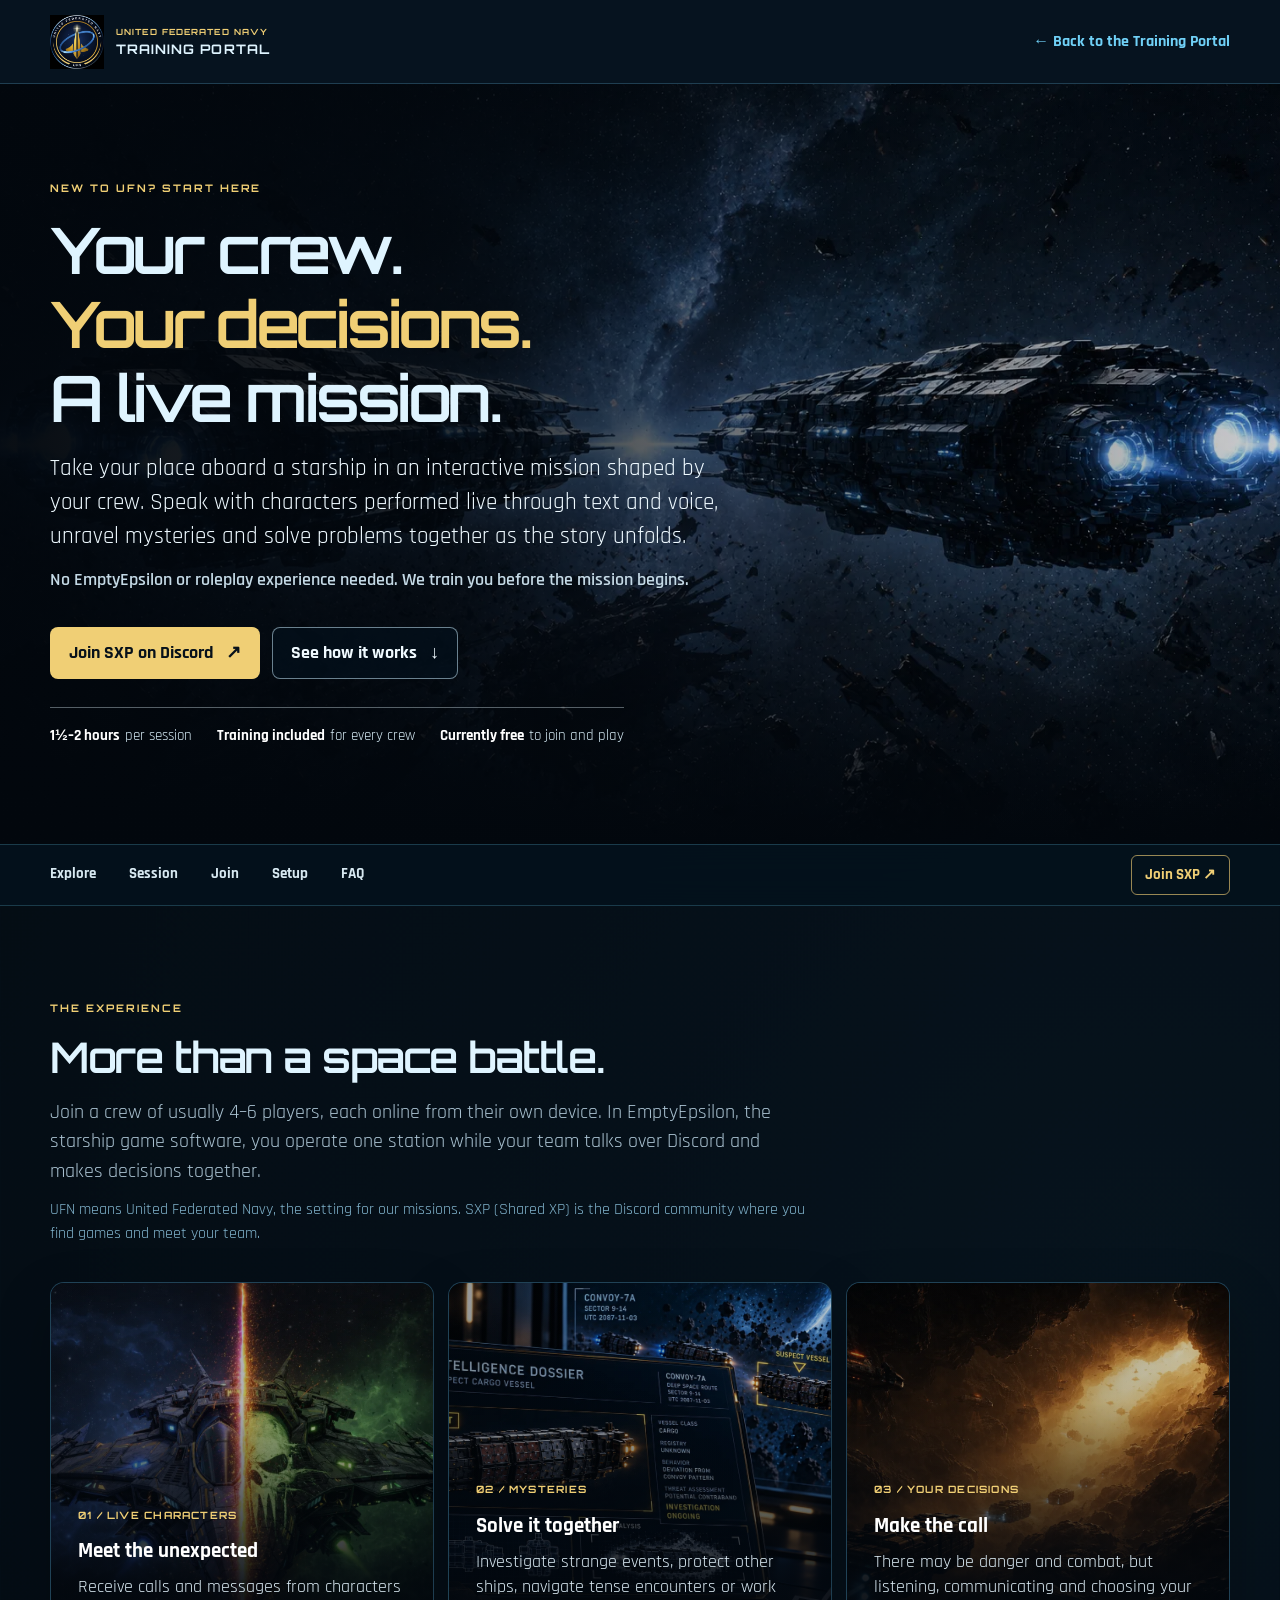
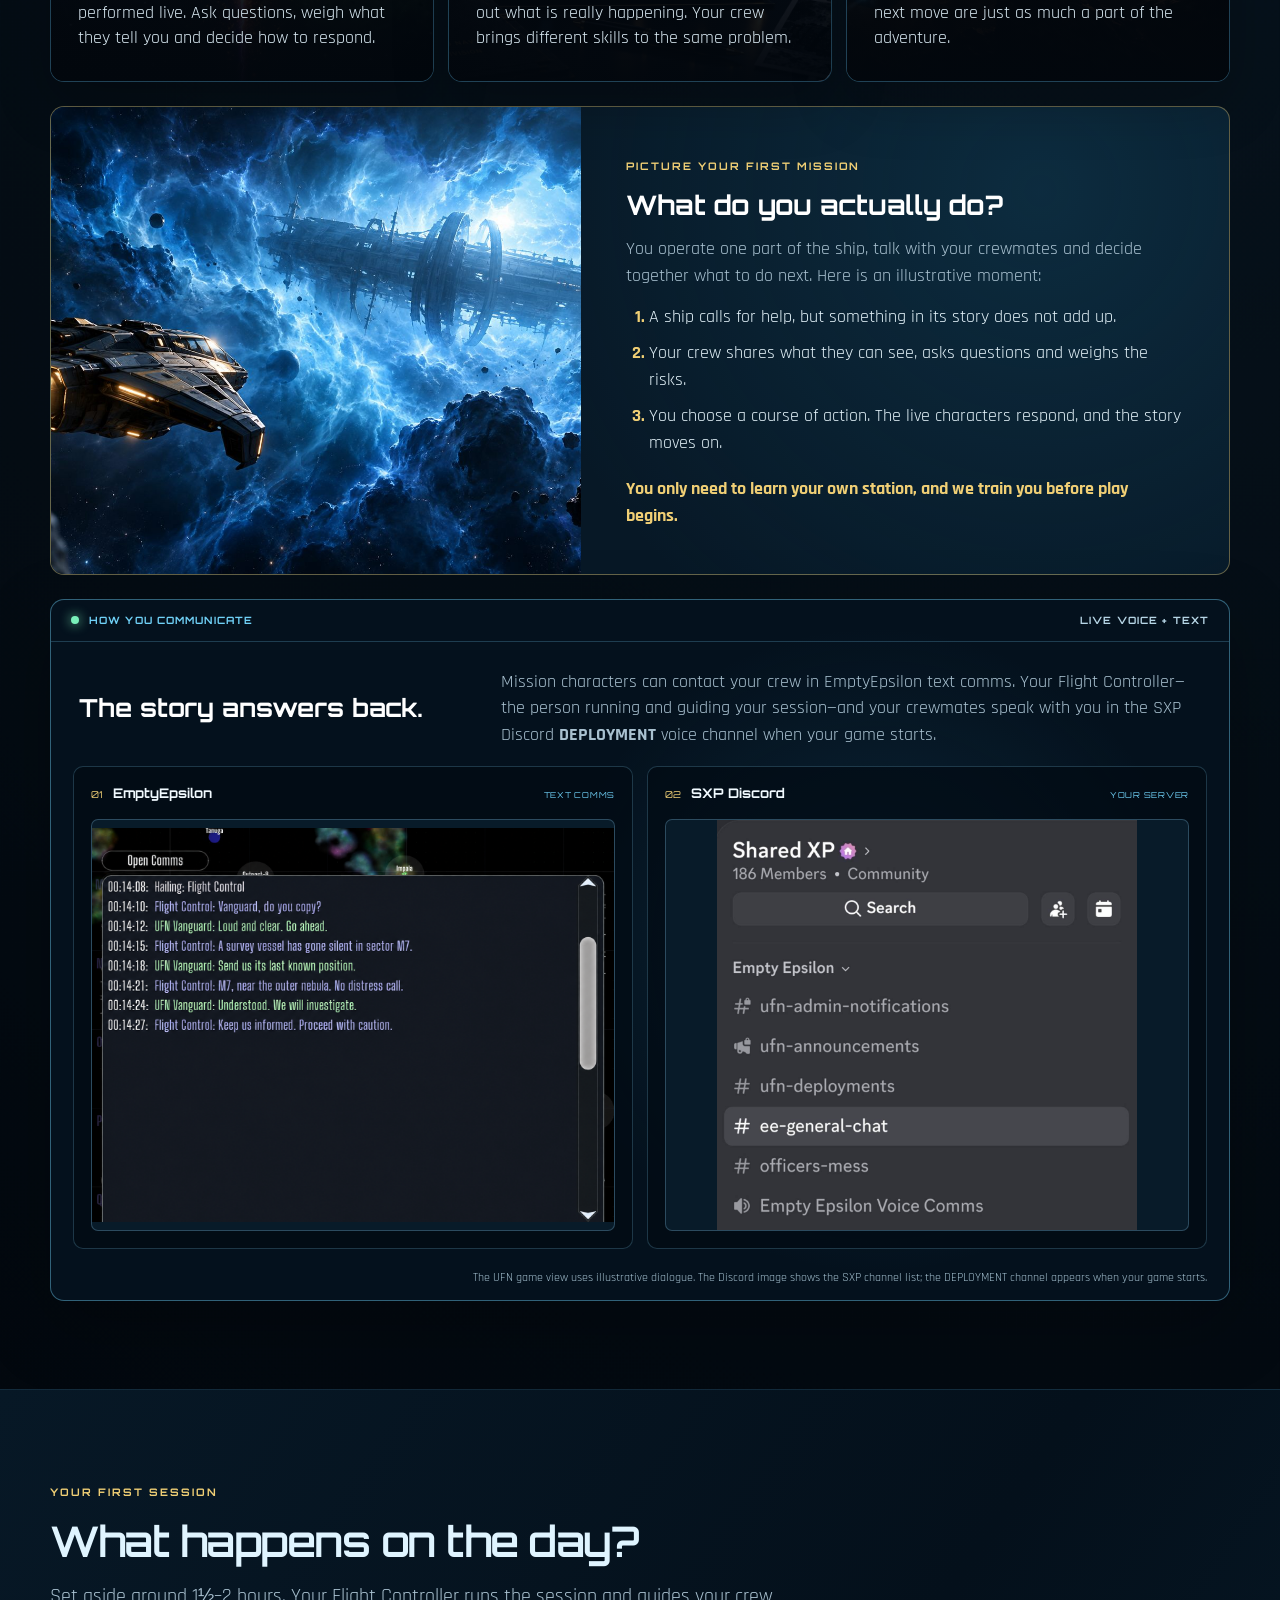
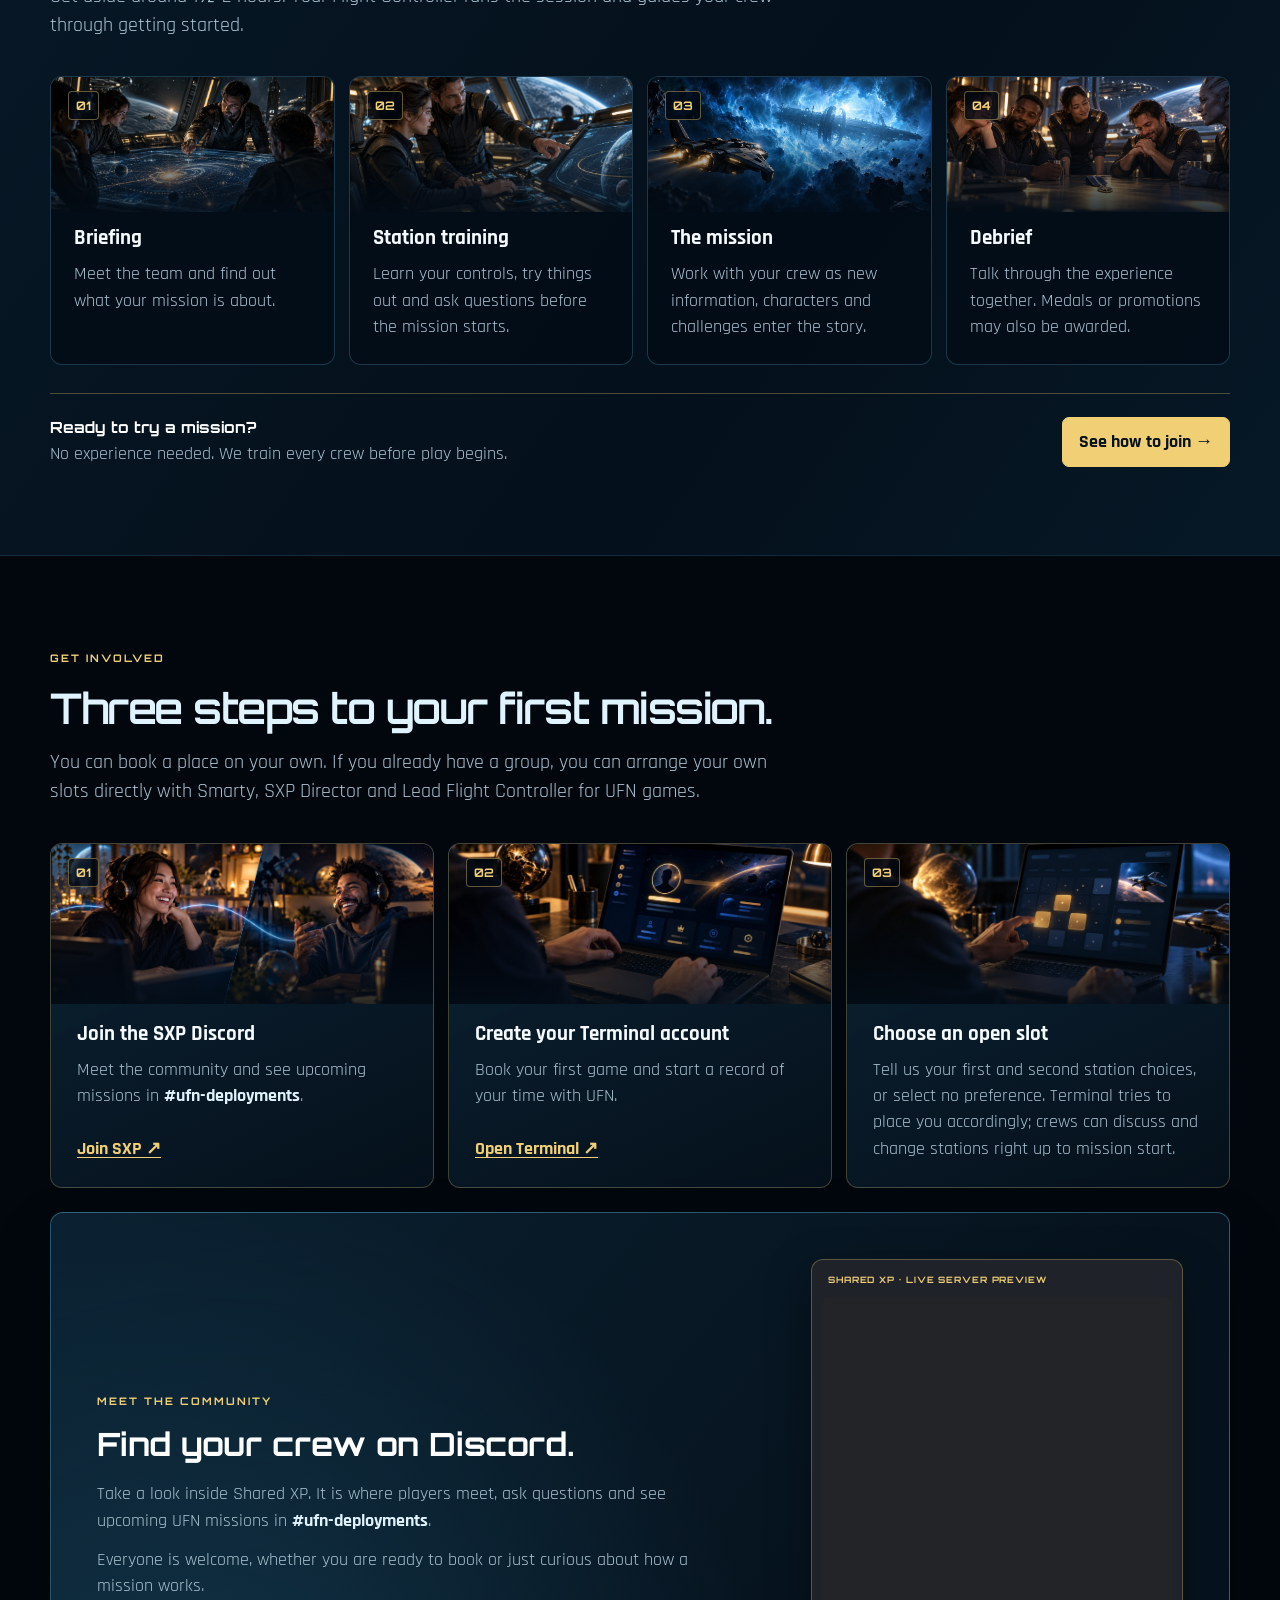
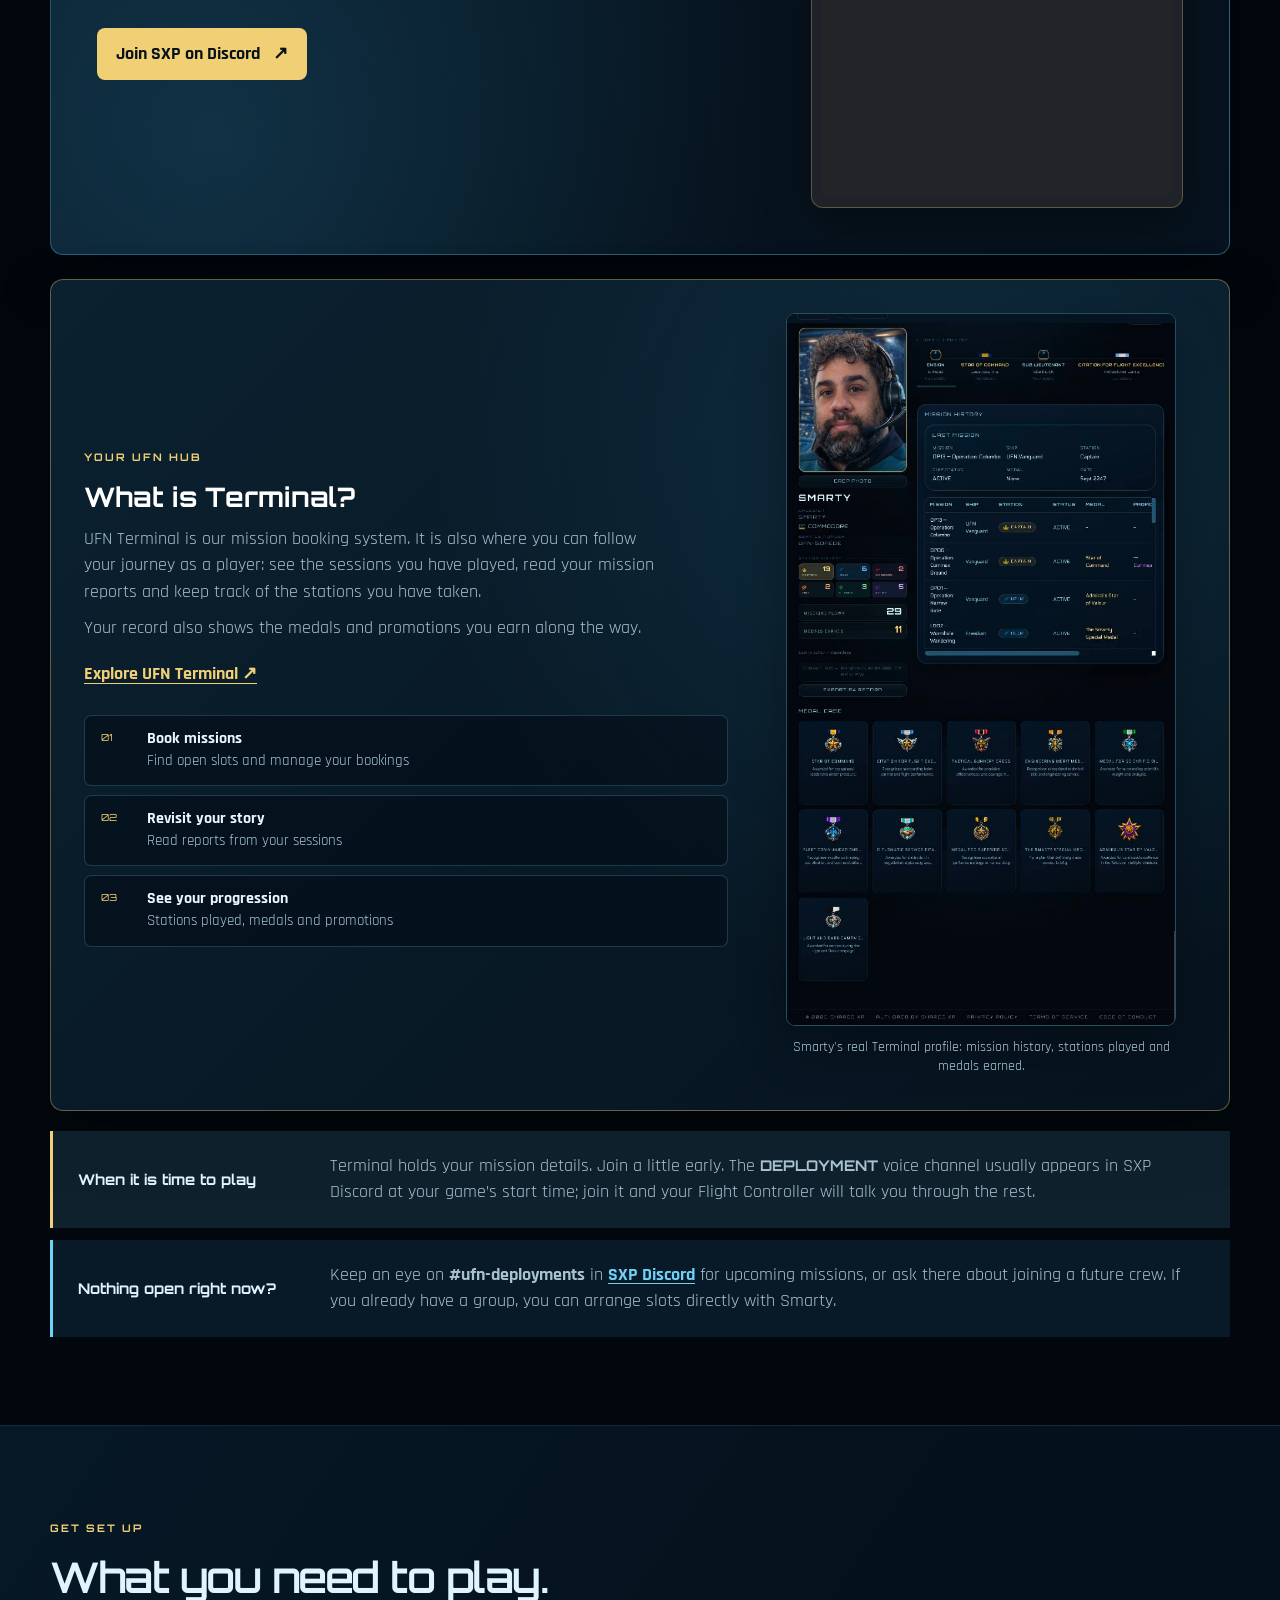
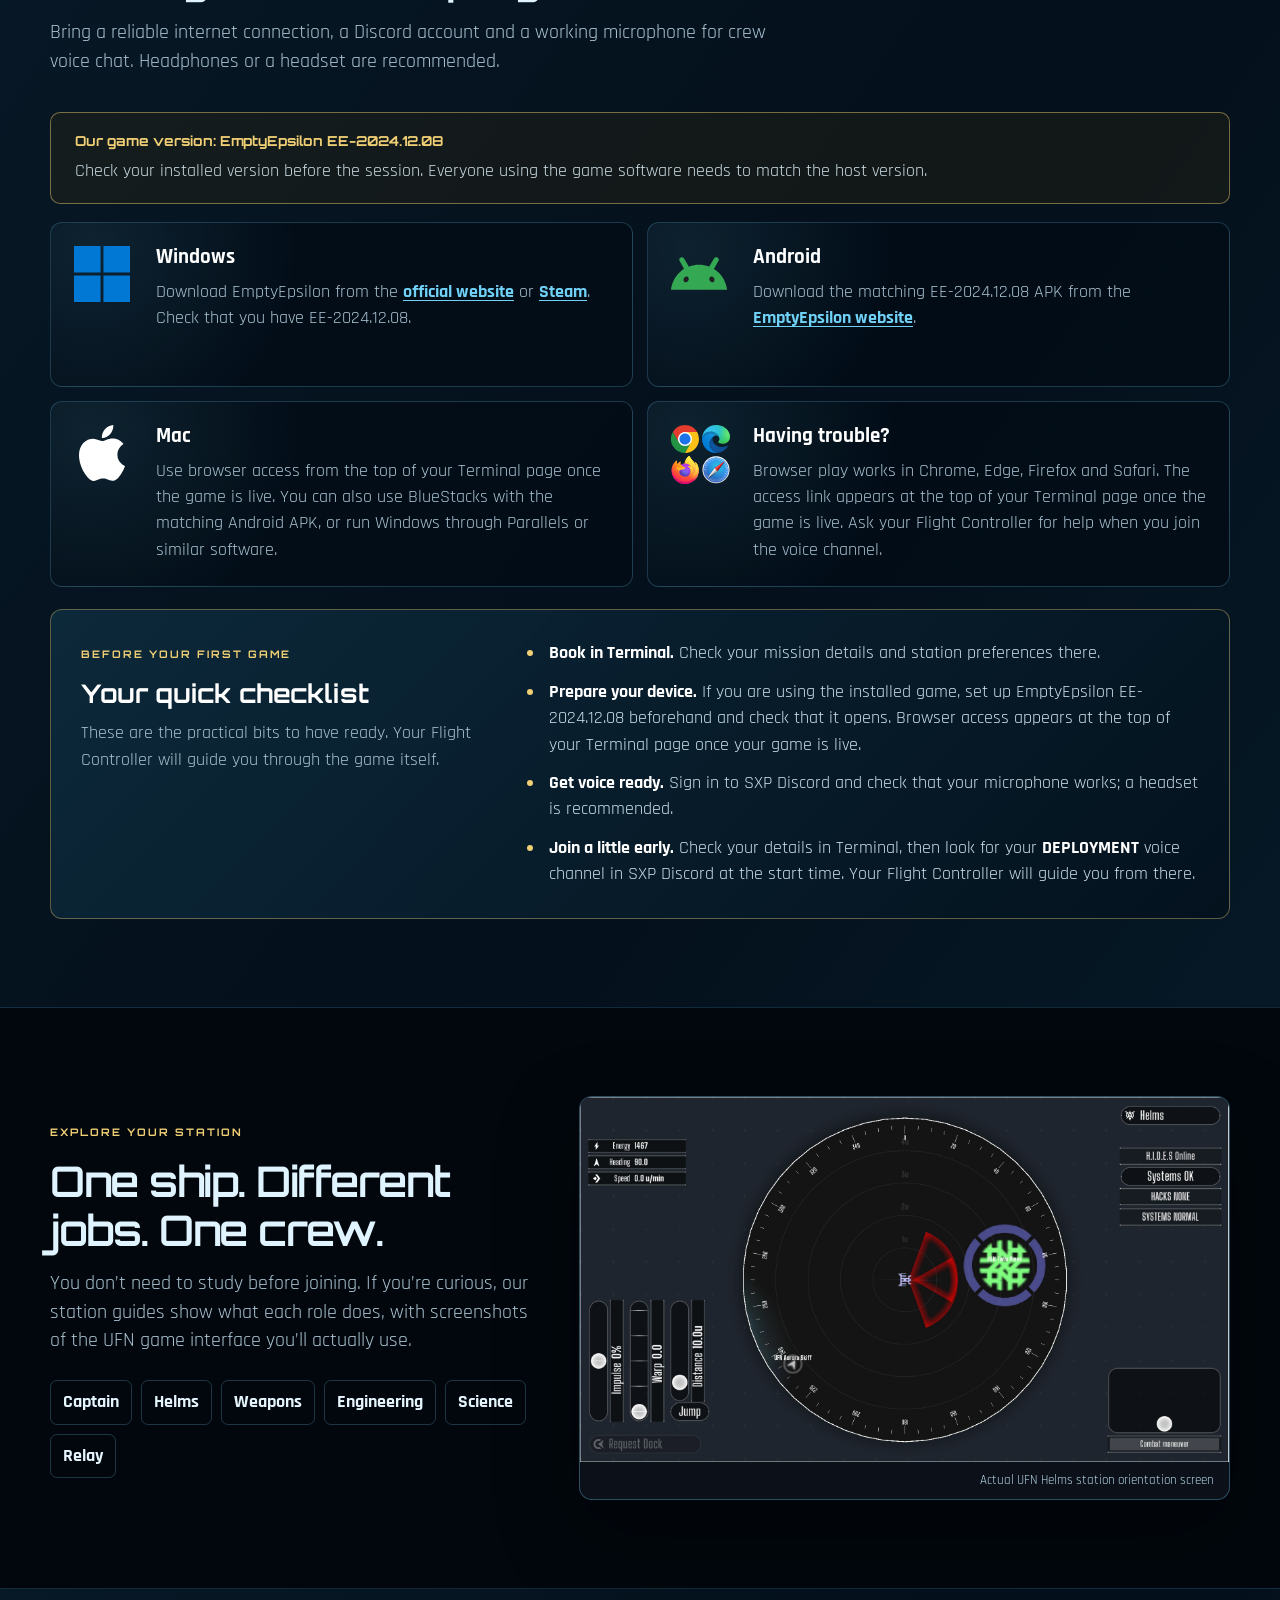
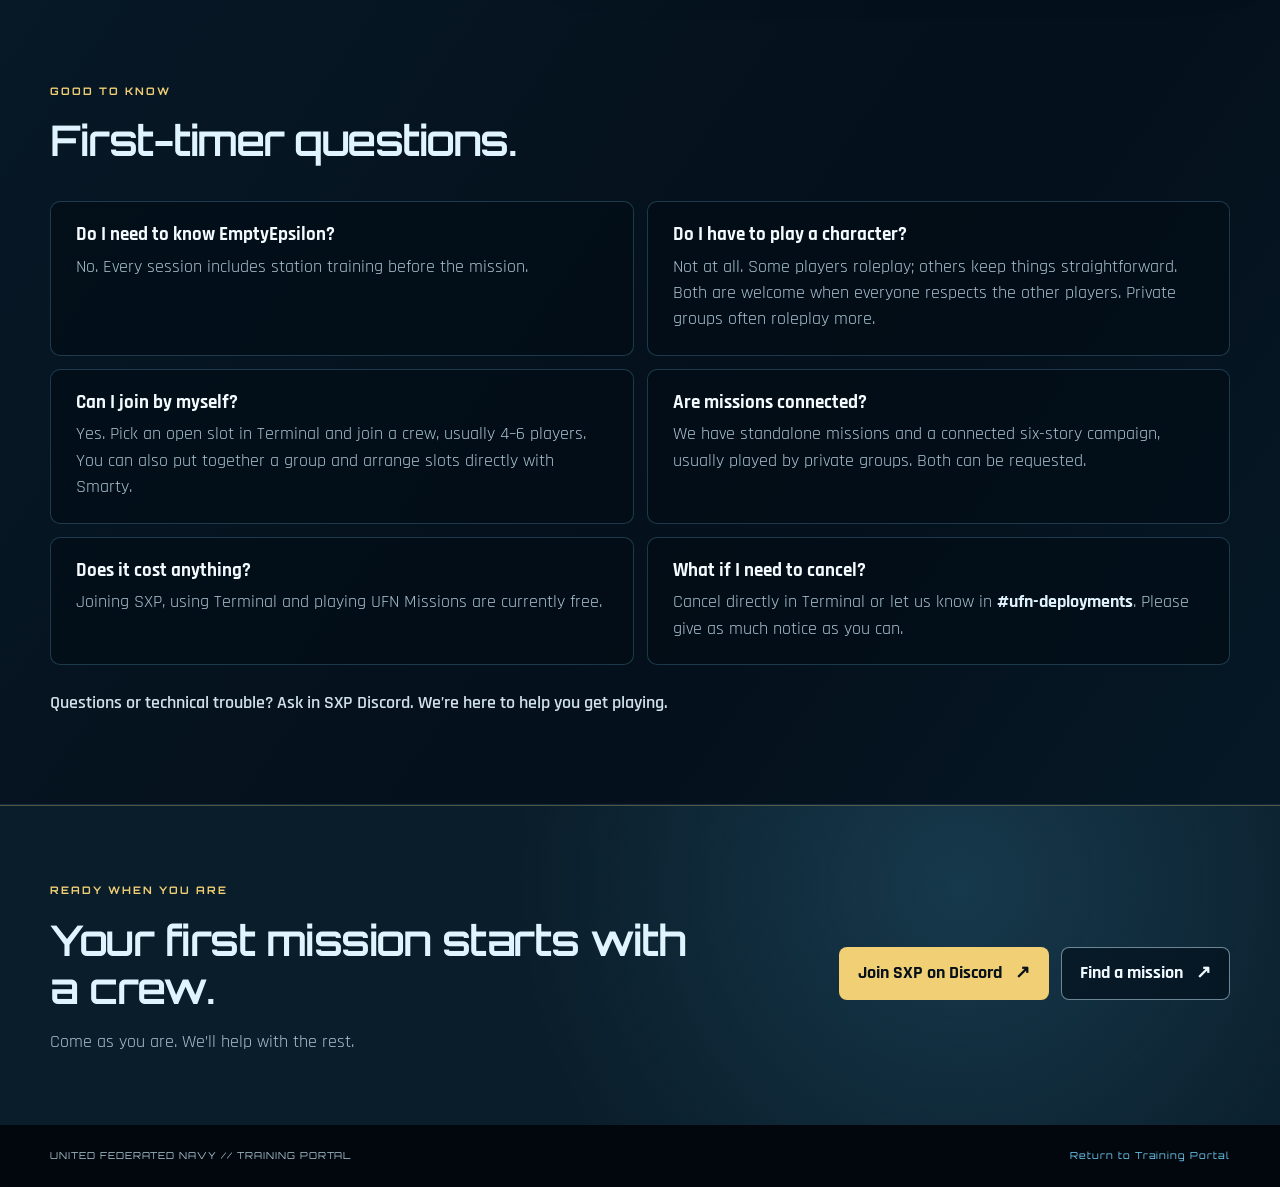
==== commit a53ee616: "Add live Discord preview to newcomer guide" ====
--- a/new-to-ufn.html
+++ b/new-to-ufn.html
@@ -146,6 +146,19 @@
         <li><div class="card-art"><img src="assets/newcomer-art/terminal.jpg" alt="" loading="lazy" width="1792" height="1024" /><span class="step-index">02</span></div><div class="card-body"><h3>Create your Terminal account</h3><p>Book your first game and start a record of your time with UFN.</p><a href="https://terminal.ufn.systems/" target="_blank" rel="noopener noreferrer">Open Terminal <span aria-hidden="true">↗</span></a></div></li>
         <li><div class="card-art"><img src="assets/newcomer-art/booking.jpg" alt="" loading="lazy" width="1792" height="1024" /><span class="step-index">03</span></div><div class="card-body"><h3>Choose an open slot</h3><p>Tell us your first and second station choices, or select no preference. Terminal tries to place you accordingly; crews can discuss and change stations right up to mission start.</p></div></li>
       </ol>
+      <section class="discord-community" aria-labelledby="discord-community-title">
+        <div class="discord-community-copy">
+          <span class="eyebrow">MEET THE COMMUNITY</span>
+          <h3 id="discord-community-title">Find your crew on Discord.</h3>
+          <p>Take a look inside Shared XP. It is where players meet, ask questions and see upcoming UFN missions in <strong>#ufn-deployments</strong>.</p>
+          <p>Everyone is welcome, whether you are ready to book or just curious about how a mission works.</p>
+          <a class="button button-primary" href="https://discord.gg/VapwZsZkJE" target="_blank" rel="noopener noreferrer">Join SXP on Discord <span aria-hidden="true">↗</span></a>
+        </div>
+        <div class="discord-widget-shell">
+          <span class="discord-widget-label">SHARED XP · LIVE SERVER PREVIEW</span>
+          <iframe title="Shared XP Discord server preview" src="https://discord.com/widget?id=1333804238077165599&amp;theme=dark" width="350" height="500" loading="lazy" allowtransparency="true" sandbox="allow-popups allow-popups-to-escape-sandbox allow-same-origin allow-scripts"></iframe>
+        </div>
+      </section>
       <section class="terminal-explainer" aria-labelledby="terminal-title">
         <div class="terminal-content">
           <div class="terminal-explainer-copy">
--- a/new-to-ufn.css
+++ b/new-to-ufn.css
@@ -127,6 +127,14 @@
 .join-steps .card-body { padding: 19px 26px 25px; }
 .join-steps a { align-self: flex-start; margin-top: auto; padding-top: 17px; color: var(--gold); font-weight: 700; text-underline-offset: 3px; }
 .join-steps strong, .faq-grid strong { color: #e0f2fb; }
+.discord-community { display: grid; grid-template-columns: minmax(0, 1fr) minmax(0, 372px); gap: clamp(24px, 5vw, 70px); align-items: center; margin-top: 24px; padding: clamp(24px, 4vw, 46px); border: 1px solid rgba(112, 209, 247, .35); border-radius: 13px; background: radial-gradient(circle at 14% 82%, rgba(40, 116, 151, .27), transparent 48%), linear-gradient(130deg, #0a2030, #06131e 65%); box-shadow: 0 24px 60px rgba(0, 0, 0, .2); }
+.discord-community h3 { max-width: 600px; margin: 13px 0 18px; color: #fff; font-family: Orbitron, sans-serif; font-size: clamp(1.45rem, 2.5vw, 2.25rem); }
+.discord-community-copy p { max-width: 600px; margin-bottom: 13px; }
+.discord-community-copy strong { color: #e0f2fb; }
+.discord-community-copy .button { margin-top: 15px; }
+.discord-widget-shell { width: 100%; max-width: 372px; padding: 10px; border: 1px solid rgba(240, 207, 117, .3); border-radius: 12px; background: #1f2228; box-shadow: 0 16px 45px rgba(0, 0, 0, .36); }
+.discord-widget-label { display: block; padding: 4px 6px 10px; color: var(--gold); font-family: Orbitron, sans-serif; font-size: .55rem; font-weight: 700; letter-spacing: .1em; }
+.discord-widget-shell iframe { display: block; width: 100%; height: 500px; border: 0; border-radius: 7px; background: #232428; }
 .terminal-explainer { display: grid; grid-template-columns: minmax(0, 1.2fr) minmax(330px, .8fr); gap: 38px; align-items: center; margin-top: 24px; padding: 33px; border: 1px solid rgba(240, 207, 117, .38); border-radius: 13px; background: radial-gradient(circle at 78% 24%, rgba(35, 105, 141, .24), transparent 48%), linear-gradient(135deg, #0b2130, #06131e); box-shadow: 0 24px 60px rgba(0, 0, 0, .23); }
 .terminal-content { display: grid; gap: 27px; align-content: center; }
 .terminal-explainer h3 { margin: 12px 0 13px; color: #fff; font-family: Orbitron, sans-serif; font-size: clamp(1.3rem, 2.1vw, 1.9rem); }
@@ -198,6 +206,8 @@
   .mission-example-art { height: 260px; min-height: 0; }
   .session-steps { grid-template-columns: repeat(2, minmax(0, 1fr)); }
   .session-steps li { min-height: 170px; }
+  .discord-community { grid-template-columns: 1fr; }
+  .discord-widget-shell { justify-self: center; }
   .terminal-explainer { grid-template-columns: 1fr; gap: 22px; }
   .terminal-content { gap: 20px; }
   .terminal-portal-preview { width: 100%; max-width: 420px; margin-top: 8px; }
@@ -241,6 +251,8 @@
   .pane-label { flex-wrap: wrap; }
   .pane-label small { margin-left: 0; }
   .joining-note, .availability-note { grid-template-columns: 1fr; gap: 8px; }
+  .discord-community { padding: 23px; }
+  .discord-community-copy .button { width: 100%; }
   .first-game-checklist { padding: 23px; }
   .terminal-explainer { gap: 20px; padding: 23px; }
   .platform-grid article { grid-template-columns: 50px minmax(0, 1fr); gap: 14px; }
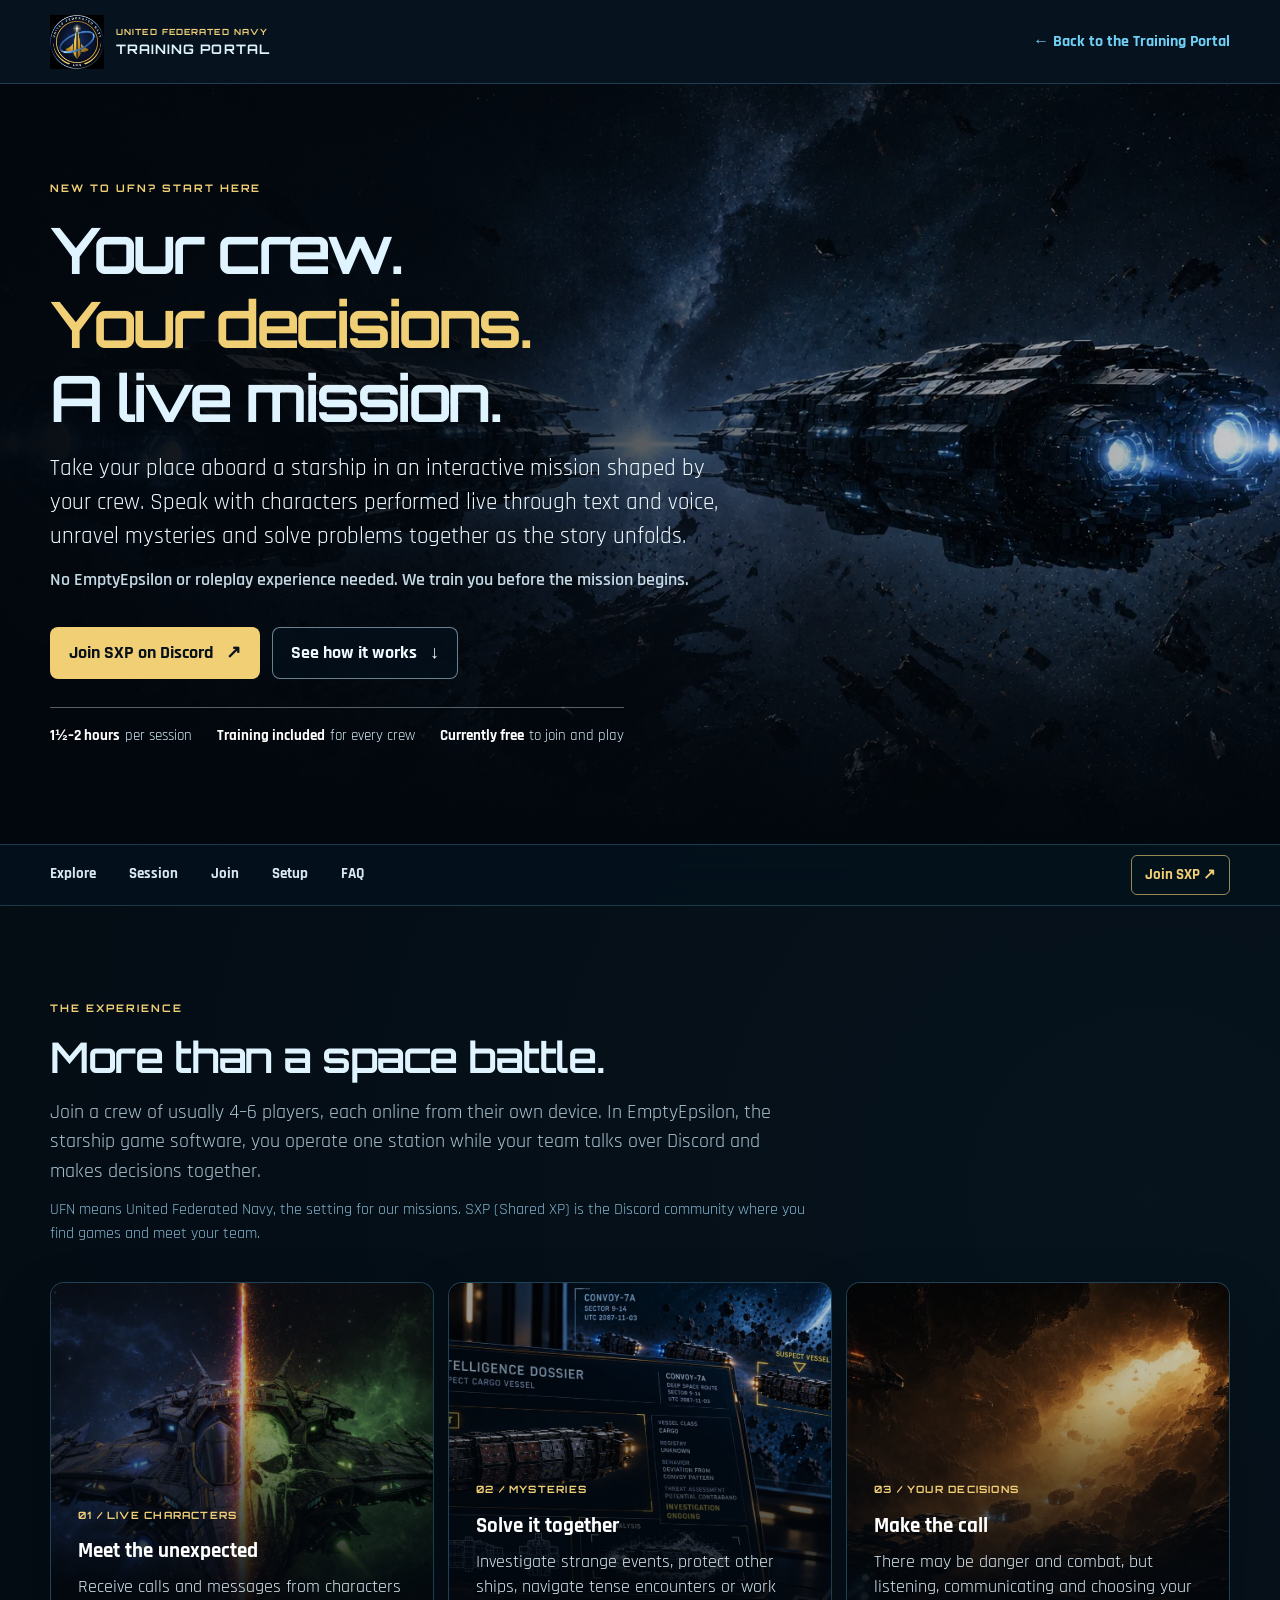
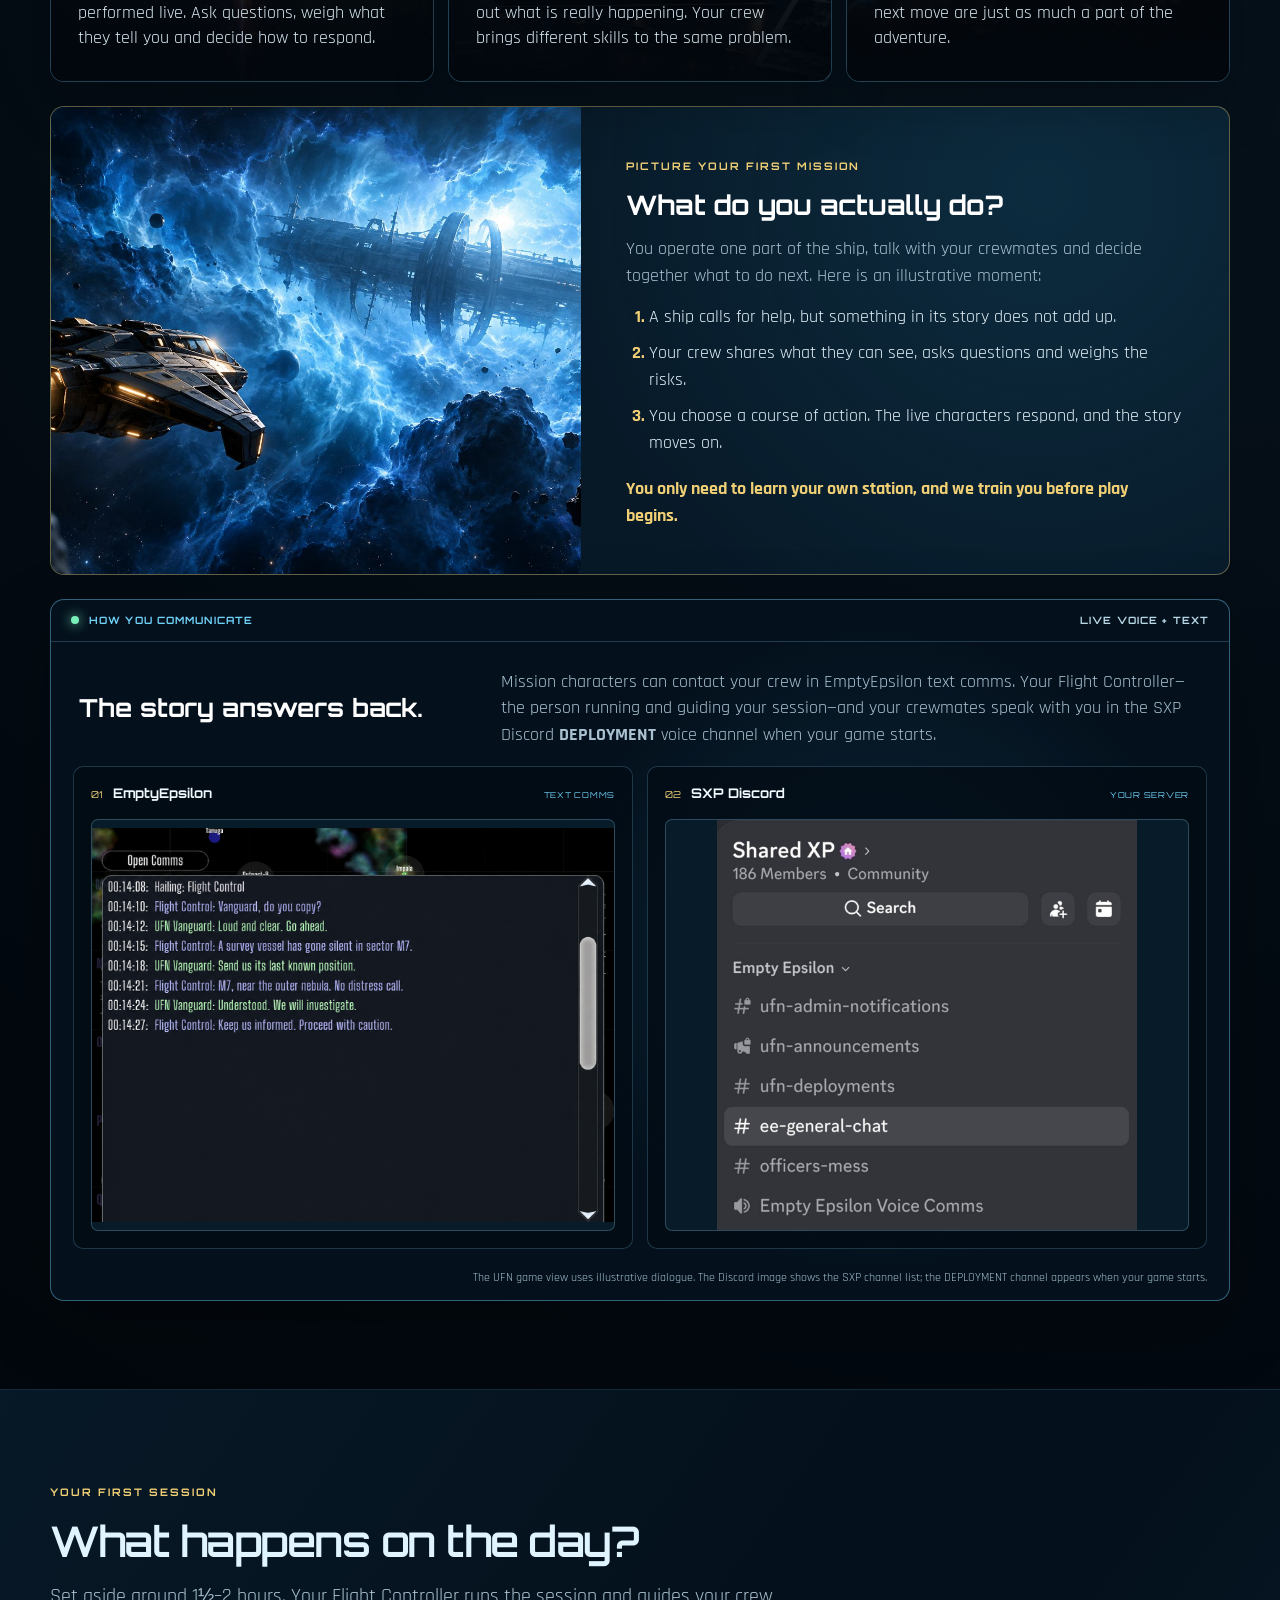
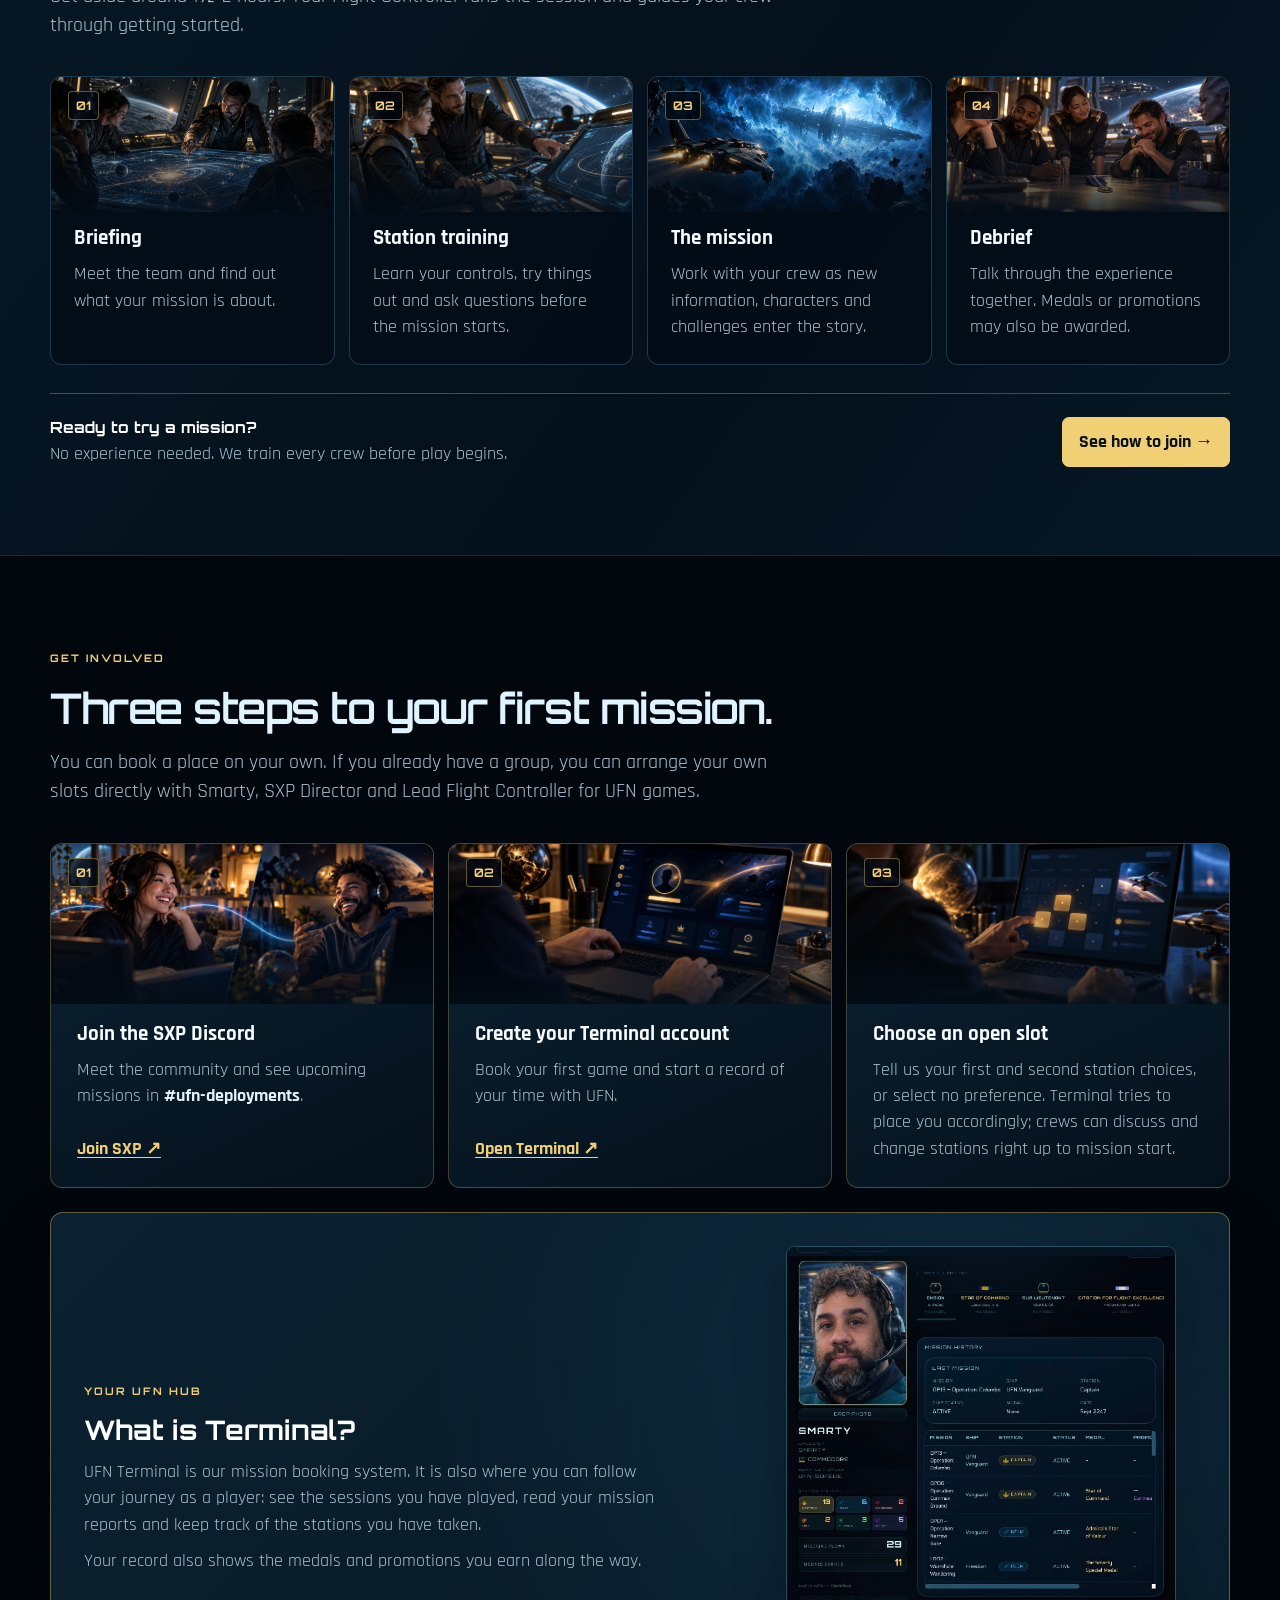
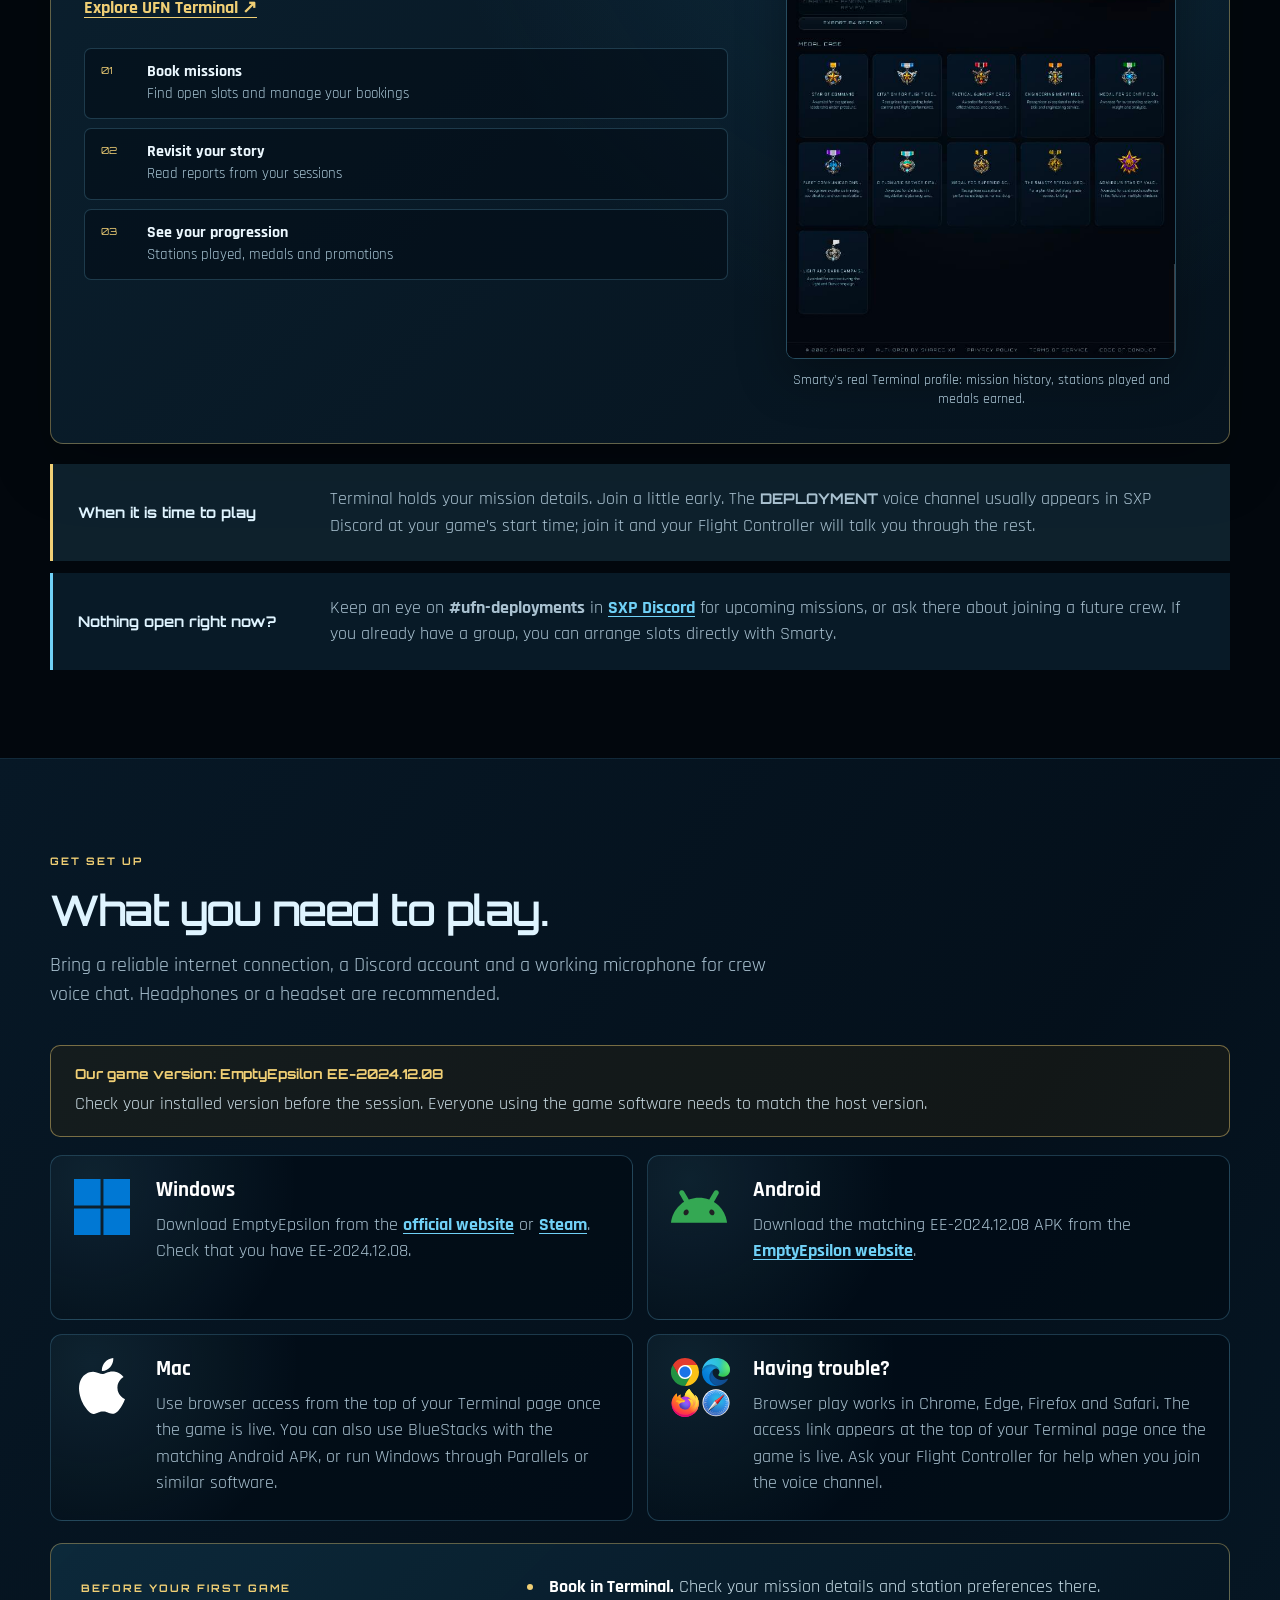
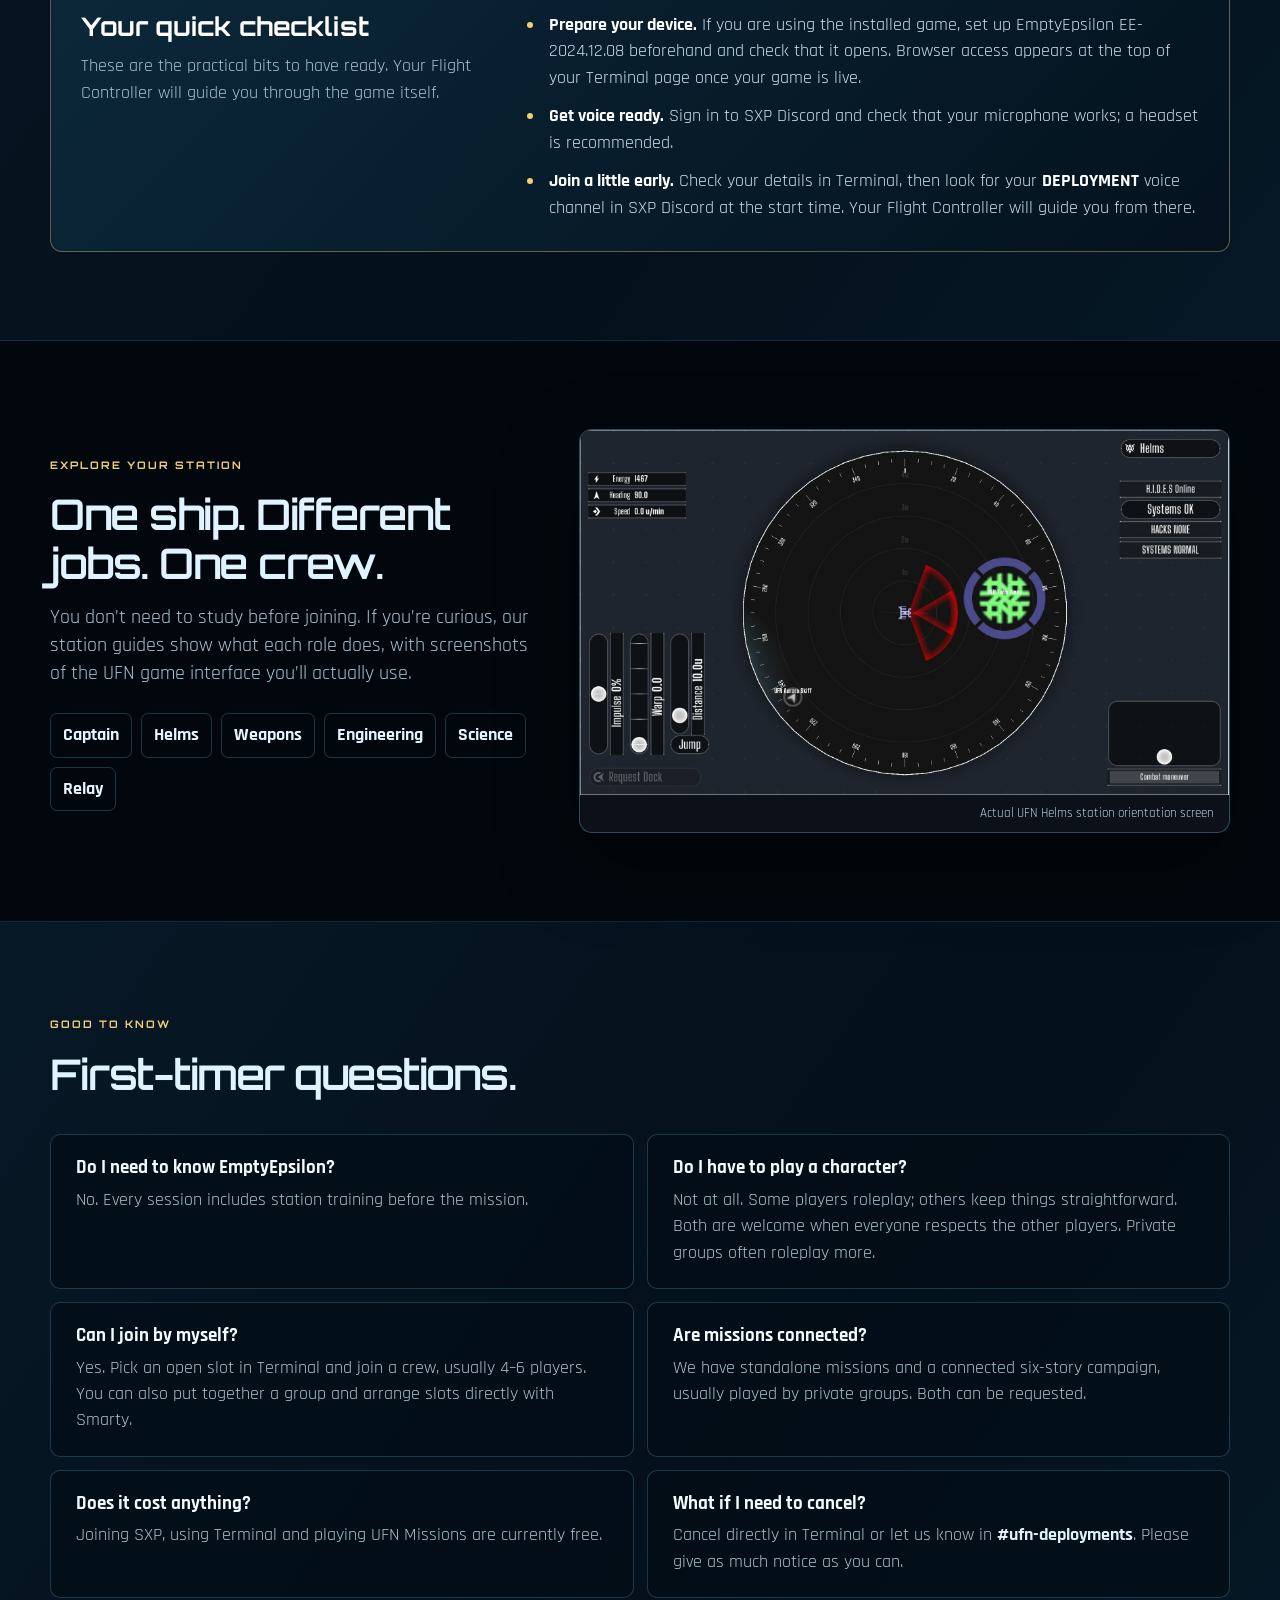
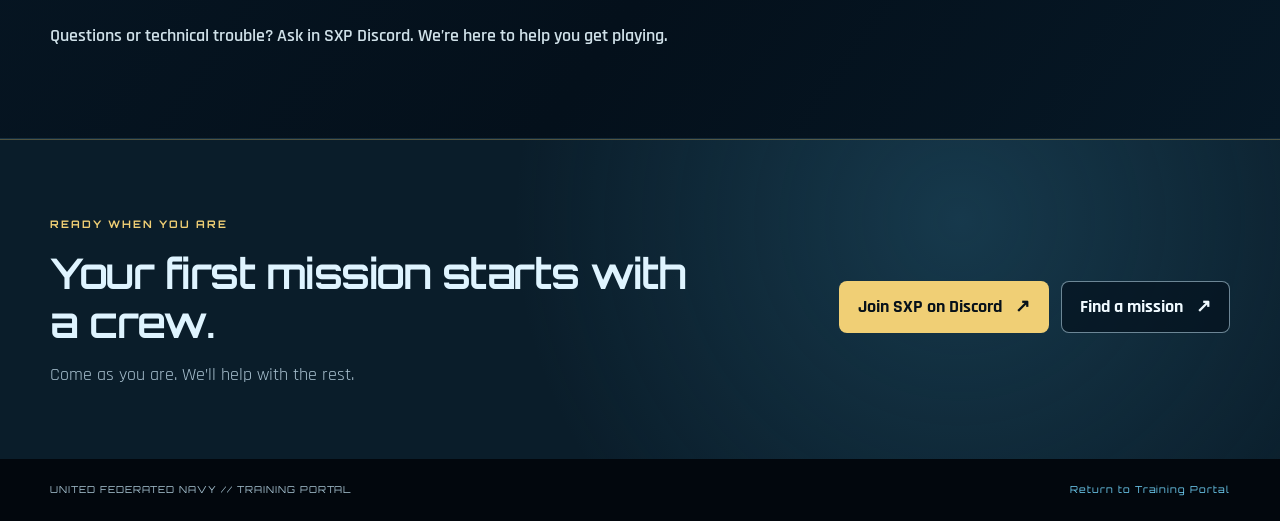
==== commit f38fdb94: "Revert "Add live Discord preview to newcomer guide" This reverts commit a53ee616878b4bf40406ee18fe42" ====
--- a/new-to-ufn.html
+++ b/new-to-ufn.html
@@ -146,19 +146,6 @@
         <li><div class="card-art"><img src="assets/newcomer-art/terminal.jpg" alt="" loading="lazy" width="1792" height="1024" /><span class="step-index">02</span></div><div class="card-body"><h3>Create your Terminal account</h3><p>Book your first game and start a record of your time with UFN.</p><a href="https://terminal.ufn.systems/" target="_blank" rel="noopener noreferrer">Open Terminal <span aria-hidden="true">↗</span></a></div></li>
         <li><div class="card-art"><img src="assets/newcomer-art/booking.jpg" alt="" loading="lazy" width="1792" height="1024" /><span class="step-index">03</span></div><div class="card-body"><h3>Choose an open slot</h3><p>Tell us your first and second station choices, or select no preference. Terminal tries to place you accordingly; crews can discuss and change stations right up to mission start.</p></div></li>
       </ol>
-      <section class="discord-community" aria-labelledby="discord-community-title">
-        <div class="discord-community-copy">
-          <span class="eyebrow">MEET THE COMMUNITY</span>
-          <h3 id="discord-community-title">Find your crew on Discord.</h3>
-          <p>Take a look inside Shared XP. It is where players meet, ask questions and see upcoming UFN missions in <strong>#ufn-deployments</strong>.</p>
-          <p>Everyone is welcome, whether you are ready to book or just curious about how a mission works.</p>
-          <a class="button button-primary" href="https://discord.gg/VapwZsZkJE" target="_blank" rel="noopener noreferrer">Join SXP on Discord <span aria-hidden="true">↗</span></a>
-        </div>
-        <div class="discord-widget-shell">
-          <span class="discord-widget-label">SHARED XP · LIVE SERVER PREVIEW</span>
-          <iframe title="Shared XP Discord server preview" src="https://discord.com/widget?id=1333804238077165599&amp;theme=dark" width="350" height="500" loading="lazy" allowtransparency="true" sandbox="allow-popups allow-popups-to-escape-sandbox allow-same-origin allow-scripts"></iframe>
-        </div>
-      </section>
       <section class="terminal-explainer" aria-labelledby="terminal-title">
         <div class="terminal-content">
           <div class="terminal-explainer-copy">
--- a/new-to-ufn.css
+++ b/new-to-ufn.css
@@ -127,14 +127,6 @@
 .join-steps .card-body { padding: 19px 26px 25px; }
 .join-steps a { align-self: flex-start; margin-top: auto; padding-top: 17px; color: var(--gold); font-weight: 700; text-underline-offset: 3px; }
 .join-steps strong, .faq-grid strong { color: #e0f2fb; }
-.discord-community { display: grid; grid-template-columns: minmax(0, 1fr) minmax(0, 372px); gap: clamp(24px, 5vw, 70px); align-items: center; margin-top: 24px; padding: clamp(24px, 4vw, 46px); border: 1px solid rgba(112, 209, 247, .35); border-radius: 13px; background: radial-gradient(circle at 14% 82%, rgba(40, 116, 151, .27), transparent 48%), linear-gradient(130deg, #0a2030, #06131e 65%); box-shadow: 0 24px 60px rgba(0, 0, 0, .2); }
-.discord-community h3 { max-width: 600px; margin: 13px 0 18px; color: #fff; font-family: Orbitron, sans-serif; font-size: clamp(1.45rem, 2.5vw, 2.25rem); }
-.discord-community-copy p { max-width: 600px; margin-bottom: 13px; }
-.discord-community-copy strong { color: #e0f2fb; }
-.discord-community-copy .button { margin-top: 15px; }
-.discord-widget-shell { width: 100%; max-width: 372px; padding: 10px; border: 1px solid rgba(240, 207, 117, .3); border-radius: 12px; background: #1f2228; box-shadow: 0 16px 45px rgba(0, 0, 0, .36); }
-.discord-widget-label { display: block; padding: 4px 6px 10px; color: var(--gold); font-family: Orbitron, sans-serif; font-size: .55rem; font-weight: 700; letter-spacing: .1em; }
-.discord-widget-shell iframe { display: block; width: 100%; height: 500px; border: 0; border-radius: 7px; background: #232428; }
 .terminal-explainer { display: grid; grid-template-columns: minmax(0, 1.2fr) minmax(330px, .8fr); gap: 38px; align-items: center; margin-top: 24px; padding: 33px; border: 1px solid rgba(240, 207, 117, .38); border-radius: 13px; background: radial-gradient(circle at 78% 24%, rgba(35, 105, 141, .24), transparent 48%), linear-gradient(135deg, #0b2130, #06131e); box-shadow: 0 24px 60px rgba(0, 0, 0, .23); }
 .terminal-content { display: grid; gap: 27px; align-content: center; }
 .terminal-explainer h3 { margin: 12px 0 13px; color: #fff; font-family: Orbitron, sans-serif; font-size: clamp(1.3rem, 2.1vw, 1.9rem); }
@@ -206,8 +198,6 @@
   .mission-example-art { height: 260px; min-height: 0; }
   .session-steps { grid-template-columns: repeat(2, minmax(0, 1fr)); }
   .session-steps li { min-height: 170px; }
-  .discord-community { grid-template-columns: 1fr; }
-  .discord-widget-shell { justify-self: center; }
   .terminal-explainer { grid-template-columns: 1fr; gap: 22px; }
   .terminal-content { gap: 20px; }
   .terminal-portal-preview { width: 100%; max-width: 420px; margin-top: 8px; }
@@ -251,8 +241,6 @@
   .pane-label { flex-wrap: wrap; }
   .pane-label small { margin-left: 0; }
   .joining-note, .availability-note { grid-template-columns: 1fr; gap: 8px; }
-  .discord-community { padding: 23px; }
-  .discord-community-copy .button { width: 100%; }
   .first-game-checklist { padding: 23px; }
   .terminal-explainer { gap: 20px; padding: 23px; }
   .platform-grid article { grid-template-columns: 50px minmax(0, 1fr); gap: 14px; }
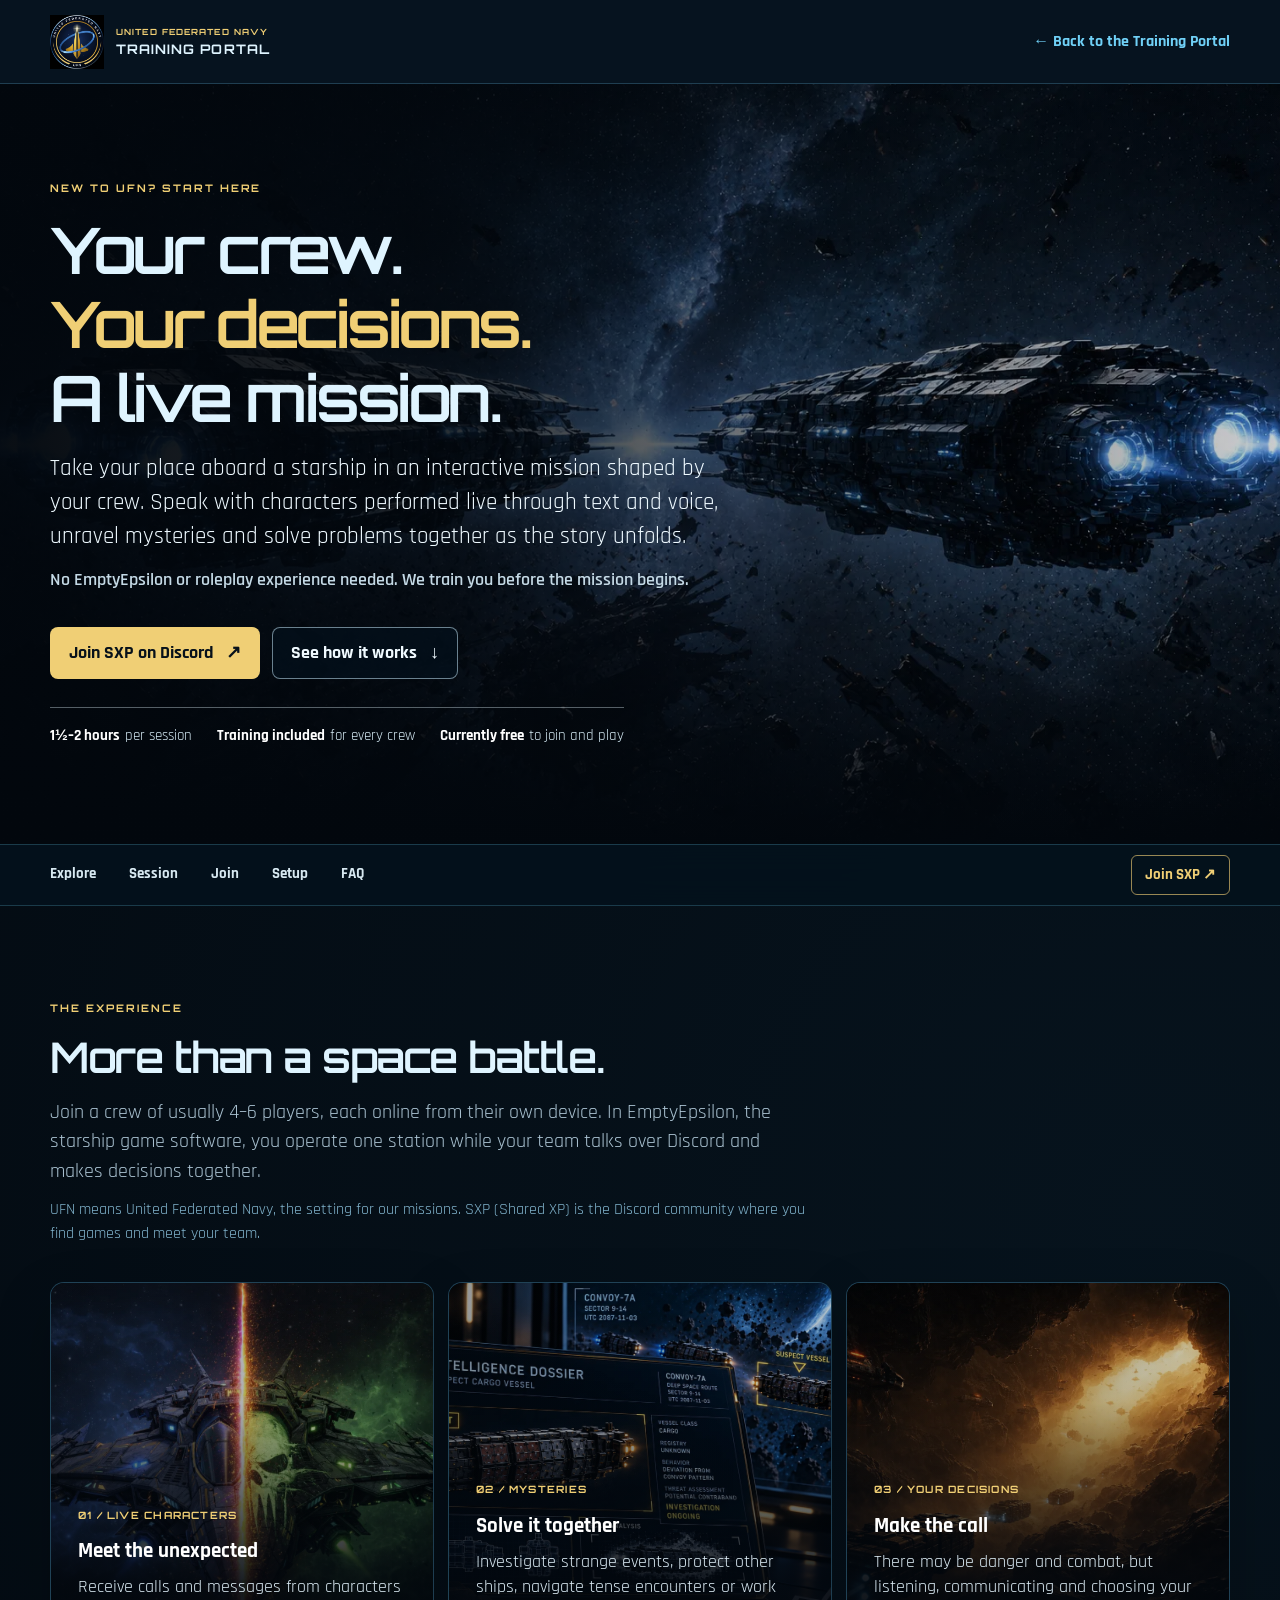
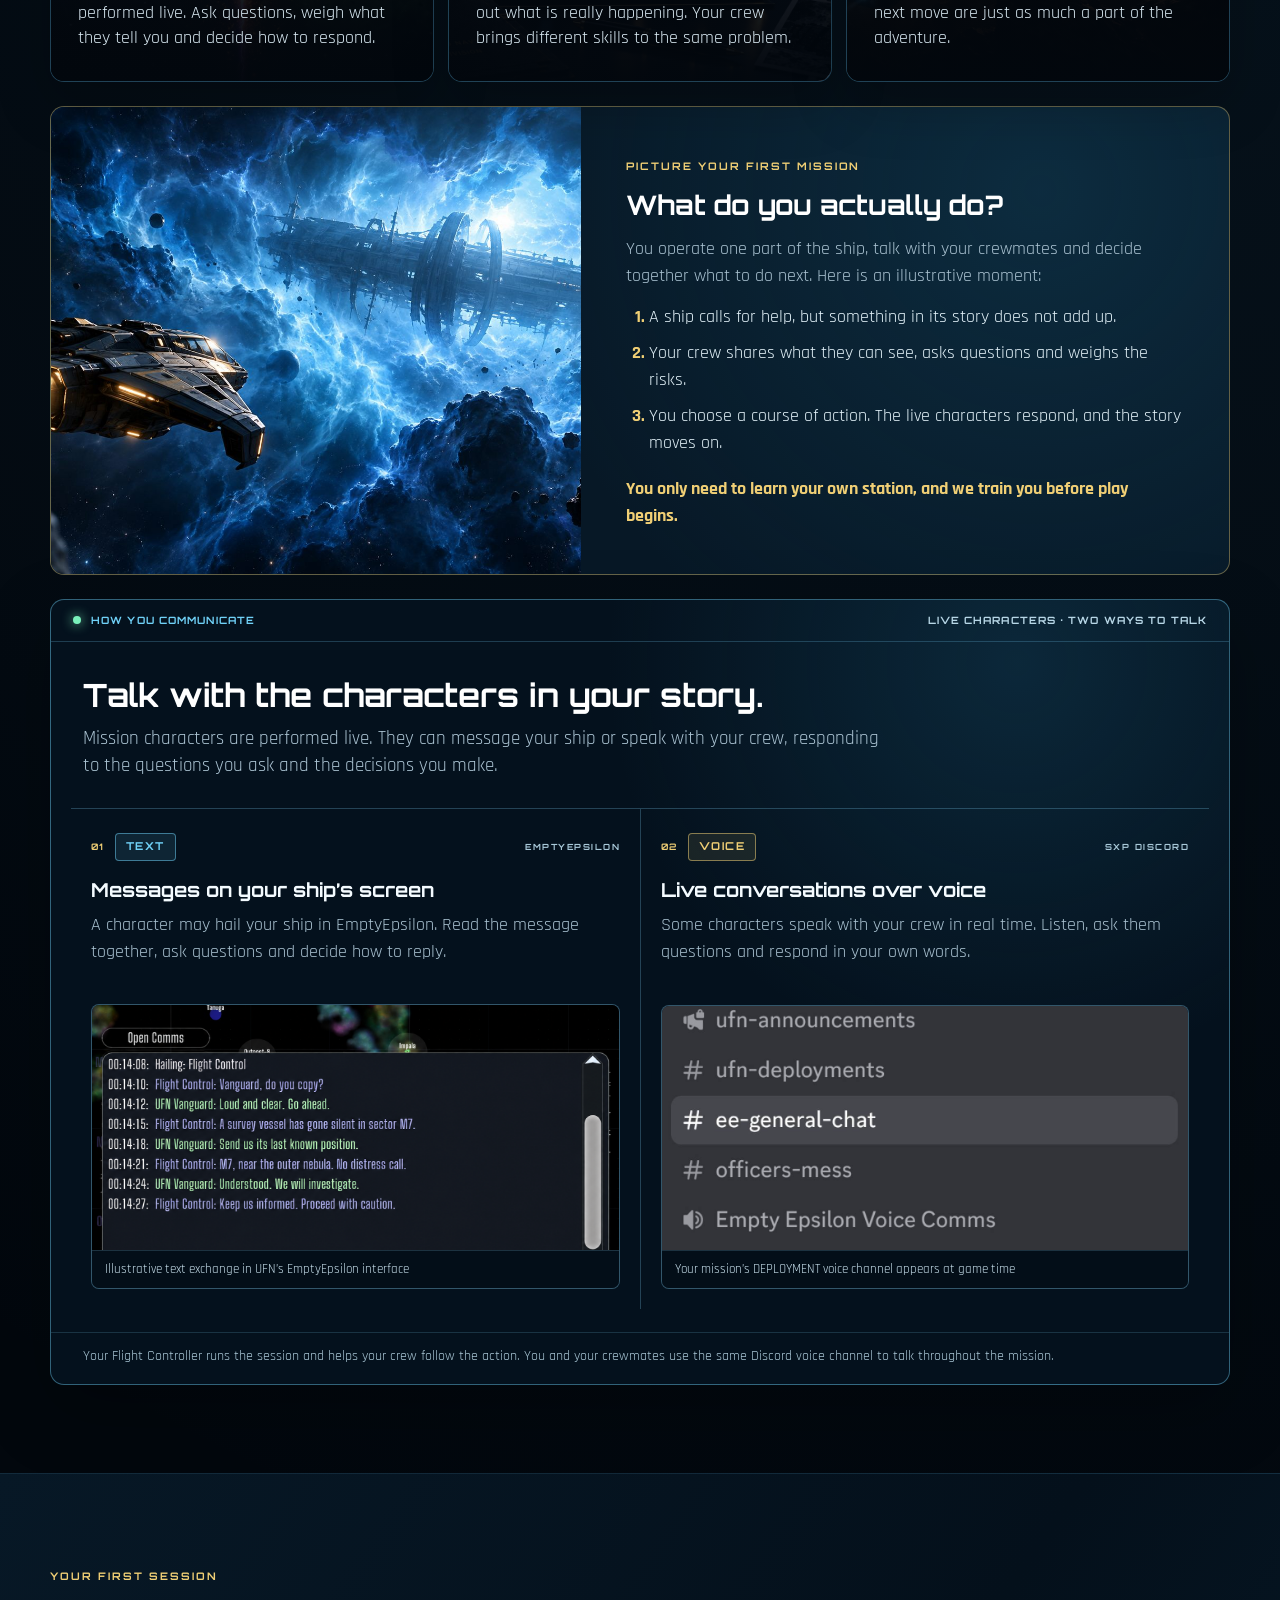
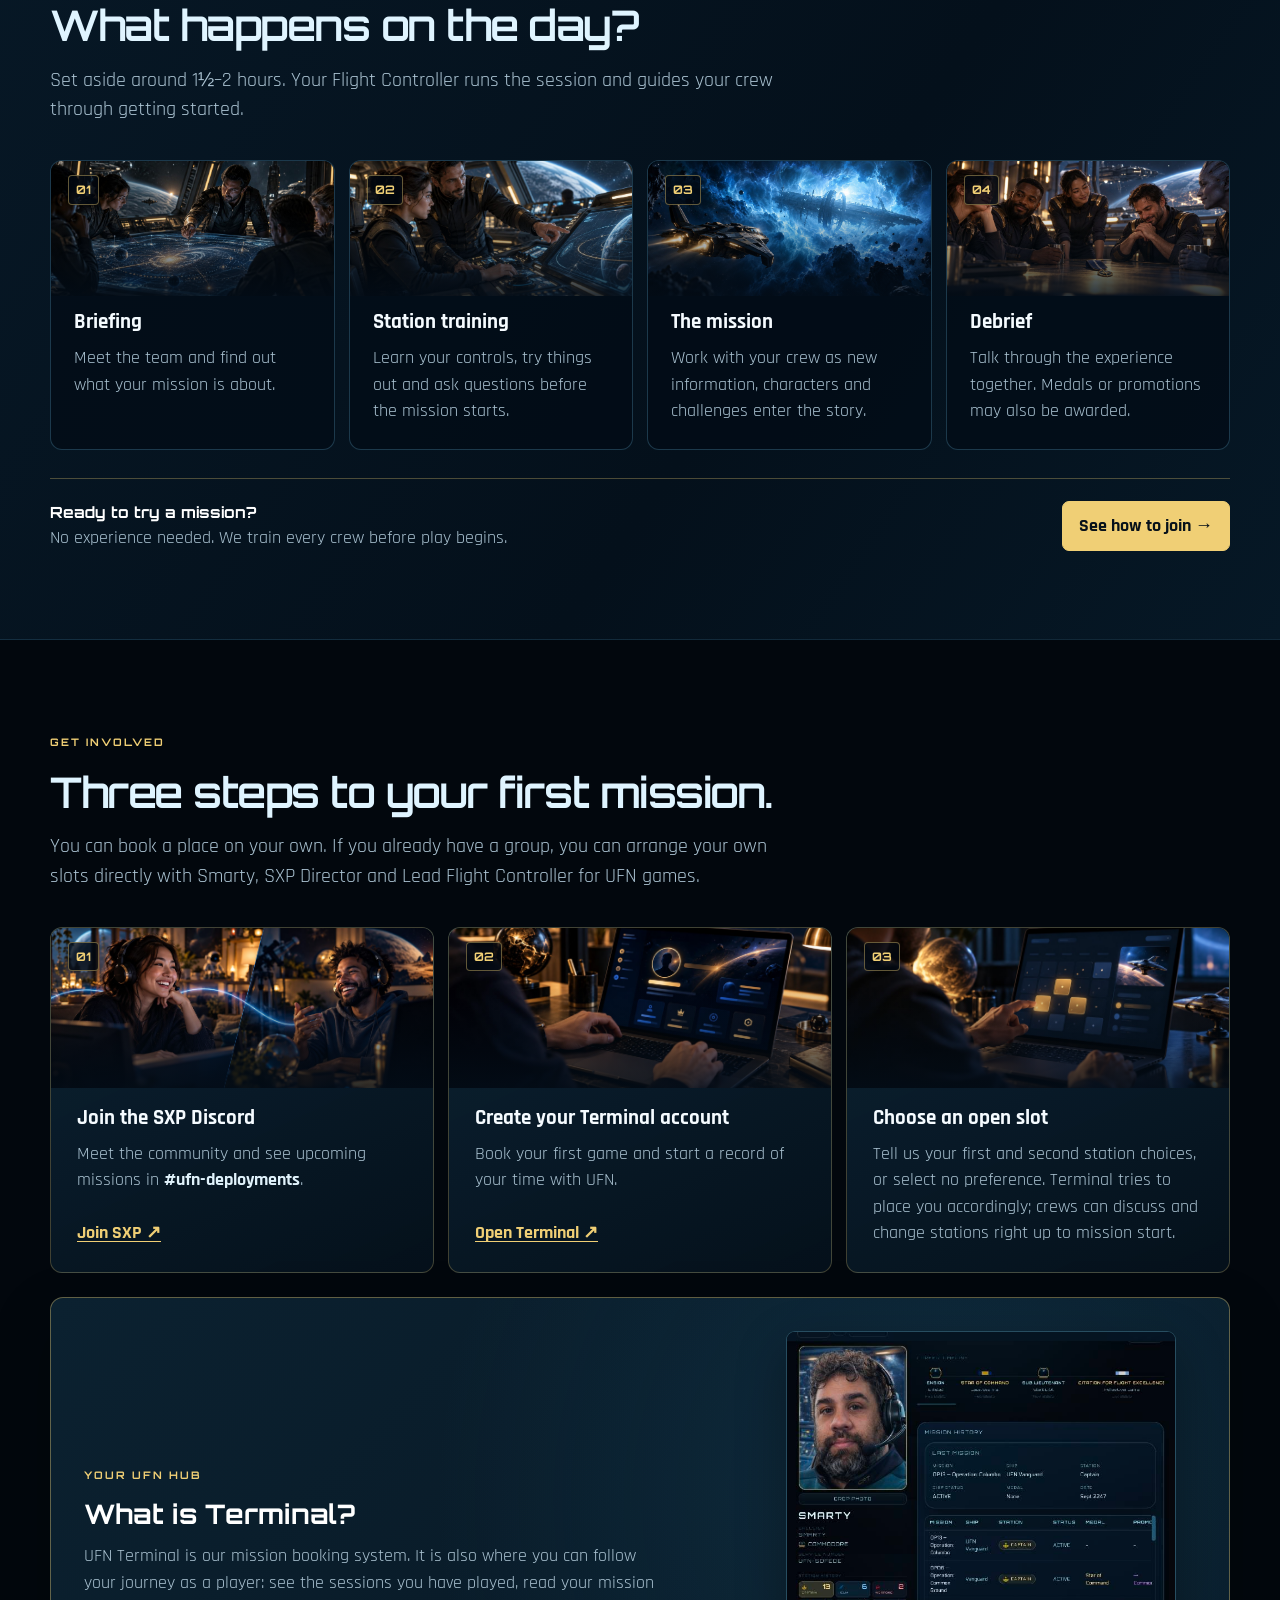
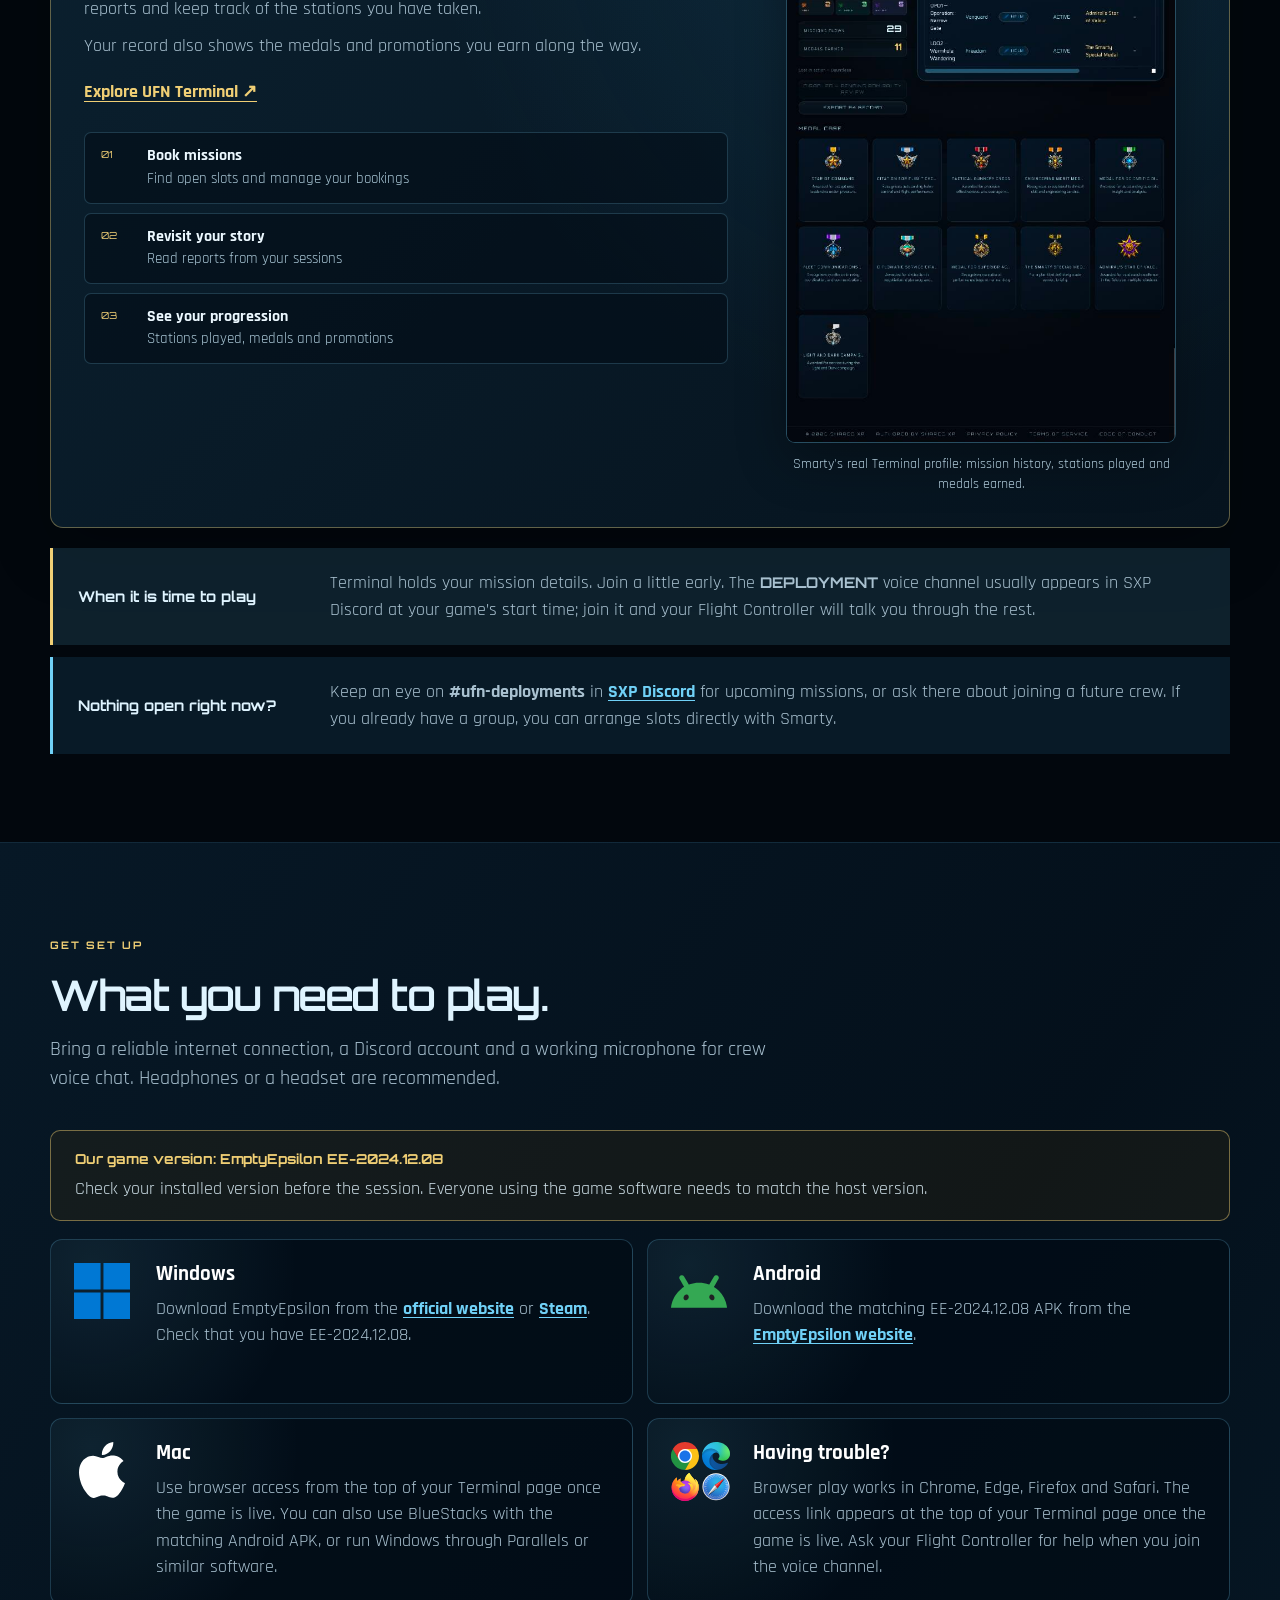
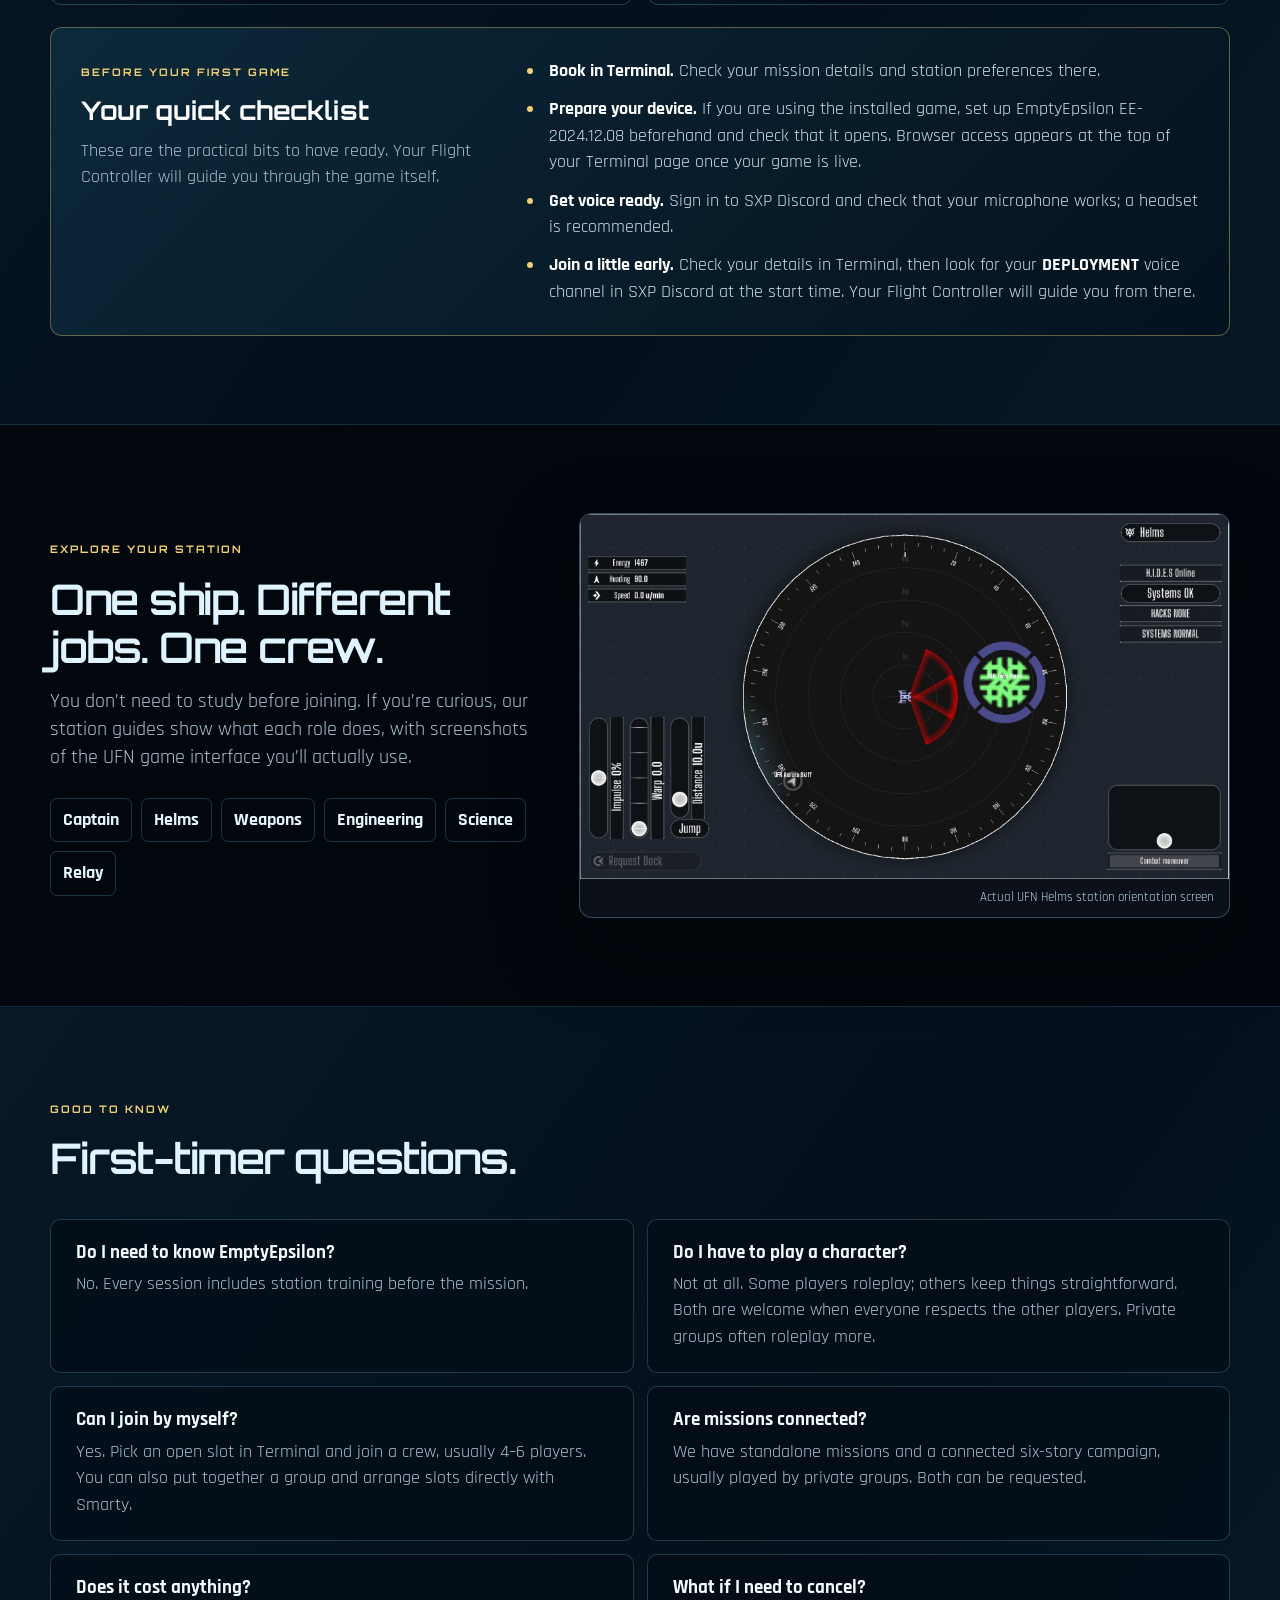
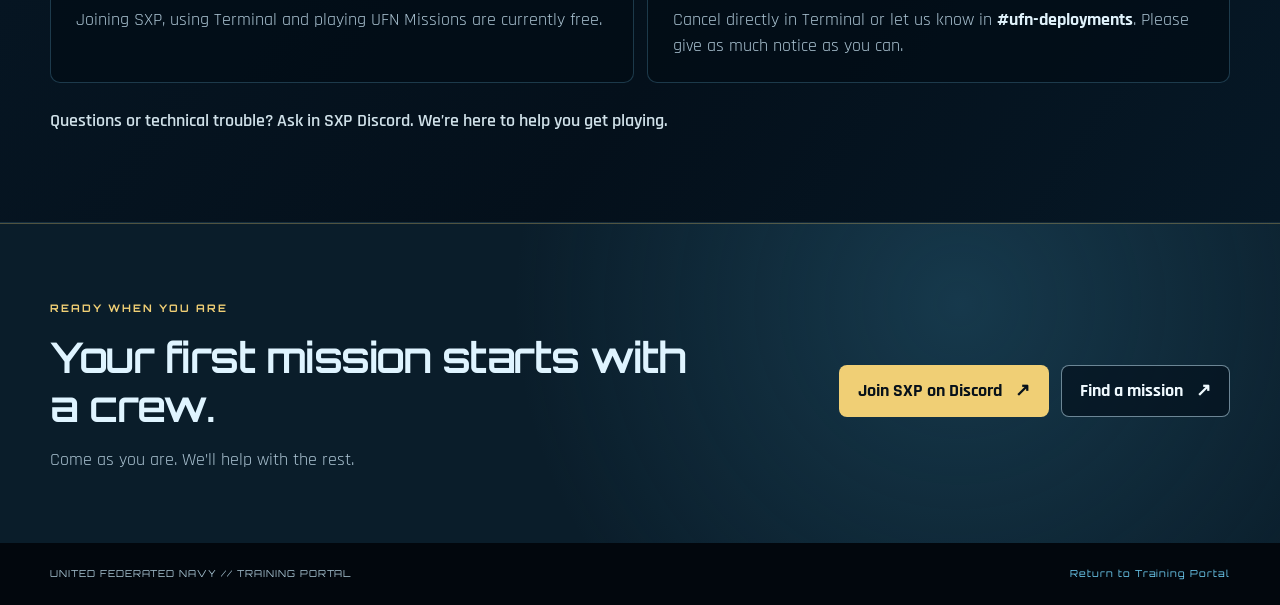
==== commit 27520887: "Clarify live text and voice interactions" ====
--- a/new-to-ufn.html
+++ b/new-to-ufn.html
@@ -10,7 +10,7 @@
   <link rel="preconnect" href="https://fonts.googleapis.com" />
   <link rel="preconnect" href="https://fonts.gstatic.com" crossorigin />
   <link href="https://fonts.googleapis.com/css2?family=Orbitron:wght@400;500;600;700&family=Rajdhani:wght@400;500;600;700&display=swap" rel="stylesheet" />
-  <link rel="stylesheet" href="new-to-ufn.css?v=20261014-layout1" />
+  <link rel="stylesheet" href="new-to-ufn.css?v=20261016-comms1" />
 </head>
 <body>
   <a class="skip-link" href="#main">Skip to content</a>
@@ -98,23 +98,29 @@
         </div>
       </div>
       <div class="comms-visual" aria-labelledby="comms-title">
-        <div class="comms-topline"><span class="signal-dot"></span> HOW YOU COMMUNICATE <span>LIVE VOICE + TEXT</span></div>
-        <div class="comms-intro"><h3 id="comms-title">The story answers back.</h3><p>Mission characters can contact your crew in EmptyEpsilon text comms. Your Flight Controller—the person running and guiding your session—and your crewmates speak with you in the SXP Discord <strong>DEPLOYMENT</strong> voice channel when your game starts.</p></div>
+        <div class="comms-topline"><span class="signal-dot"></span> HOW YOU COMMUNICATE <span>LIVE CHARACTERS · TWO WAYS TO TALK</span></div>
+        <div class="comms-intro"><h3 id="comms-title">Talk with the characters in your story.</h3><p>Mission characters are performed live. They can message your ship or speak with your crew, responding to the questions you ask and the decisions you make.</p></div>
         <div class="comms-split">
-          <div class="comms-pane">
-            <div class="pane-label"><span>01</span><strong>EmptyEpsilon</strong><small>TEXT COMMS</small></div>
-            <div class="comms-screenshot">
+          <article class="comms-pane comms-pane-text">
+            <div class="comms-mode"><span class="comms-mode-number">01</span><span class="comms-mode-tag">TEXT</span><span class="comms-mode-platform">EMPTYEPSILON</span></div>
+            <h4>Messages on your ship’s screen</h4>
+            <p>A character may hail your ship in EmptyEpsilon. Read the message together, ask questions and decide how to reply.</p>
+            <figure class="comms-screenshot">
               <img src="assets/screens/ufn-flight-control-vanguard-comms.png" alt="UFN EmptyEpsilon communications window with an illustrative exchange between Flight Control and UFN Vanguard" loading="lazy" width="1444" height="1089" />
-            </div>
-          </div>
-          <div class="comms-pane">
-            <div class="pane-label"><span>02</span><strong>SXP Discord</strong><small>YOUR SERVER</small></div>
-            <div class="comms-screenshot">
+              <figcaption>Illustrative text exchange in UFN’s EmptyEpsilon interface</figcaption>
+            </figure>
+          </article>
+          <article class="comms-pane comms-pane-voice">
+            <div class="comms-mode"><span class="comms-mode-number">02</span><span class="comms-mode-tag">VOICE</span><span class="comms-mode-platform">SXP DISCORD</span></div>
+            <h4>Live conversations over voice</h4>
+            <p>Some characters speak with your crew in real time. Listen, ask them questions and respond in your own words.</p>
+            <figure class="comms-screenshot">
               <img src="assets/screens/sxp-discord-channels.jpg" alt="Shared XP Discord server showing the Empty Epsilon channels, including ufn-deployments and Empty Epsilon Voice Comms" loading="lazy" width="1280" height="1250" />
-            </div>
-          </div>
-        </div>
-        <p class="visual-note">The UFN game view uses illustrative dialogue. The Discord image shows the SXP channel list; the DEPLOYMENT channel appears when your game starts.</p>
+              <figcaption>Your mission’s DEPLOYMENT voice channel appears at game time</figcaption>
+            </figure>
+          </article>
+        </div>
+        <p class="visual-note">Your Flight Controller runs the session and helps your crew follow the action. You and your crewmates use the same Discord voice channel to talk throughout the mission.</p>
       </div>
     </section>
 
--- a/new-to-ufn.css
+++ b/new-to-ufn.css
@@ -86,22 +86,29 @@
 .mission-example ol { display: grid; gap: 10px; margin: 0 0 20px; padding-left: 1.25em; color: #e3f2f9; }
 .mission-example li::marker { color: var(--gold); font-weight: 700; }
 .mission-example .example-reassurance { margin: 0; color: var(--gold); font-weight: 700; }
-.comms-visual { overflow: hidden; margin-top: 24px; border: 1px solid rgba(112, 209, 247, .42); border-radius: 14px; background: radial-gradient(circle at 70% 50%, rgba(28, 92, 124, .29), transparent 36%), #04111d; box-shadow: 0 25px 70px rgba(0, 0, 0, .25); }
-.comms-topline { display: flex; align-items: center; gap: 10px; padding: 13px 20px; border-bottom: 1px solid var(--line); color: var(--blue); font-family: Orbitron, sans-serif; font-size: .63rem; font-weight: 700; letter-spacing: .11em; }
+.comms-visual { overflow: hidden; margin-top: 24px; border: 1px solid rgba(112, 209, 247, .42); border-radius: 14px; background: radial-gradient(circle at 82% 8%, rgba(28, 92, 124, .3), transparent 34%), #04111d; box-shadow: 0 25px 70px rgba(0, 0, 0, .25); }
+.comms-topline { display: flex; align-items: center; gap: 10px; padding: 13px 22px; border-bottom: 1px solid var(--line); color: var(--blue); font-family: Orbitron, sans-serif; font-size: .63rem; font-weight: 700; letter-spacing: .11em; }
 .comms-topline > span:last-child { margin-left: auto; color: #b7d6e6; }
 .signal-dot { width: 8px; height: 8px; border-radius: 50%; background: #79f0ba; box-shadow: 0 0 12px #79f0ba; }
-.comms-intro { display: grid; grid-template-columns: minmax(210px, .85fr) 1.5fr; align-items: center; gap: 26px; padding: 27px 28px 18px; }
-.comms-intro h3 { margin: 0; color: #fff; font-family: Orbitron, sans-serif; font-size: clamp(1.15rem, 2vw, 1.55rem); }
-.comms-intro p { margin: 0; }
-.comms-split { display: grid; grid-template-columns: repeat(2, minmax(0, 1fr)); gap: 14px; padding: 0 22px 20px; }
-.comms-pane { display: flex; flex-direction: column; min-width: 0; padding: 17px; border: 1px solid rgba(123, 202, 238, .23); border-radius: 10px; background: rgba(2, 10, 19, .7); }
-.pane-label { display: flex; align-items: baseline; gap: 10px; min-height: 35px; }
-.pane-label span { color: var(--gold); font-family: Orbitron, sans-serif; font-size: .59rem; }
-.pane-label strong { color: #f1faff; font-family: Orbitron, sans-serif; font-size: .83rem; }
-.pane-label small { margin-left: auto; color: var(--blue); font-family: Orbitron, sans-serif; font-size: .51rem; letter-spacing: .09em; }
-.comms-screenshot { display: grid; flex: 1; place-items: center; overflow: hidden; border: 1px solid rgba(130, 194, 226, .29); border-radius: 7px; background: #081b29; }
-.comms-screenshot img { display: block; width: 100%; height: 410px; object-fit: contain; }
-.visual-note { margin: 0; padding: 0 22px 13px; color: #a3bfce; font-size: .76rem; text-align: right; }
+.comms-intro { max-width: 870px; padding: 35px 32px 28px; }
+.comms-intro h3 { margin: 0 0 13px; color: #fff; font-family: Orbitron, sans-serif; font-size: clamp(1.3rem, 2.5vw, 2rem); }
+.comms-intro p { margin: 0; font-size: 1.16rem; }
+.comms-split { display: grid; grid-template-columns: repeat(2, minmax(0, 1fr)); padding: 0 20px 23px; }
+.comms-pane { display: flex; flex-direction: column; min-width: 0; padding: 24px 20px 20px; border-top: 1px solid rgba(123, 202, 238, .27); }
+.comms-pane + .comms-pane { border-left: 1px solid rgba(123, 202, 238, .27); }
+.comms-mode { display: flex; align-items: center; gap: 10px; margin-bottom: 17px; font-family: Orbitron, sans-serif; font-weight: 700; letter-spacing: .08em; }
+.comms-mode-number { color: var(--gold); font-size: .56rem; }
+.comms-mode-tag { padding: 5px 10px; border: 1px solid rgba(112, 209, 247, .5); border-radius: 4px; color: var(--blue); background: rgba(112, 209, 247, .1); font-size: .68rem; }
+.comms-pane-voice .comms-mode-tag { border-color: rgba(240, 207, 117, .52); color: var(--gold); background: rgba(240, 207, 117, .09); }
+.comms-mode-platform { margin-left: auto; color: #a9c9d9; font-size: .53rem; text-align: right; }
+.comms-pane h4 { margin: 0 0 10px; color: #f4fbff; font-family: Orbitron, sans-serif; font-size: clamp(1rem, 1.5vw, 1.23rem); line-height: 1.25; }
+.comms-pane > p { max-width: 520px; min-height: 72px; margin-bottom: 20px; }
+.comms-screenshot { overflow: hidden; margin: auto 0 0; border: 1px solid rgba(130, 194, 226, .35); border-radius: 8px; background: #081b29; }
+.comms-screenshot img { display: block; width: 100%; height: auto; object-fit: cover; }
+.comms-pane-text .comms-screenshot img { aspect-ratio: 2.15 / 1; object-position: center top; }
+.comms-pane-voice .comms-screenshot img { aspect-ratio: 2.15 / 1; object-position: center bottom; }
+.comms-screenshot figcaption { padding: 9px 13px; border-top: 1px solid rgba(130, 194, 226, .2); color: #c8e0ec; background: rgba(2, 10, 19, .72); font-size: .81rem; }
+.visual-note { margin: 0; padding: 14px 32px 17px; border-top: 1px solid rgba(123, 202, 238, .18); color: #a9c6d5; font-size: .86rem; }
 .session-steps, .join-steps { display: grid; gap: 14px; margin: 0; padding: 0; list-style: none; }
 .session-steps { grid-template-columns: repeat(4, minmax(0, 1fr)); }
 .session-steps li, .join-steps li { display: flex; flex-direction: column; min-width: 0; overflow: hidden; border-radius: 12px; }
@@ -234,12 +241,14 @@
   .session-steps .card-art, .join-steps .card-art { height: 150px; }
   .session-steps .card-body, .join-steps .card-body { padding: 17px 21px 22px; }
   .comms-topline { font-size: .54rem; }
-  .comms-intro, .comms-split { grid-template-columns: 1fr; }
-  .comms-intro { gap: 10px; padding: 22px; }
-  .comms-split { padding: 0 14px 16px; }
-  .comms-screenshot img { height: auto; }
-  .pane-label { flex-wrap: wrap; }
-  .pane-label small { margin-left: 0; }
+  .comms-intro { padding: 25px 22px 20px; }
+  .comms-split { grid-template-columns: 1fr; padding: 0 16px 17px; }
+  .comms-pane { padding: 20px 10px; }
+  .comms-pane + .comms-pane { border-left: 0; }
+  .comms-pane > p { min-height: 0; }
+  .comms-mode-platform { font-size: .48rem; }
+  .comms-pane-text .comms-screenshot img { width: 140%; max-width: none; }
+  .visual-note { padding: 15px 22px; }
   .joining-note, .availability-note { grid-template-columns: 1fr; gap: 8px; }
   .first-game-checklist { padding: 23px; }
   .terminal-explainer { gap: 20px; padding: 23px; }
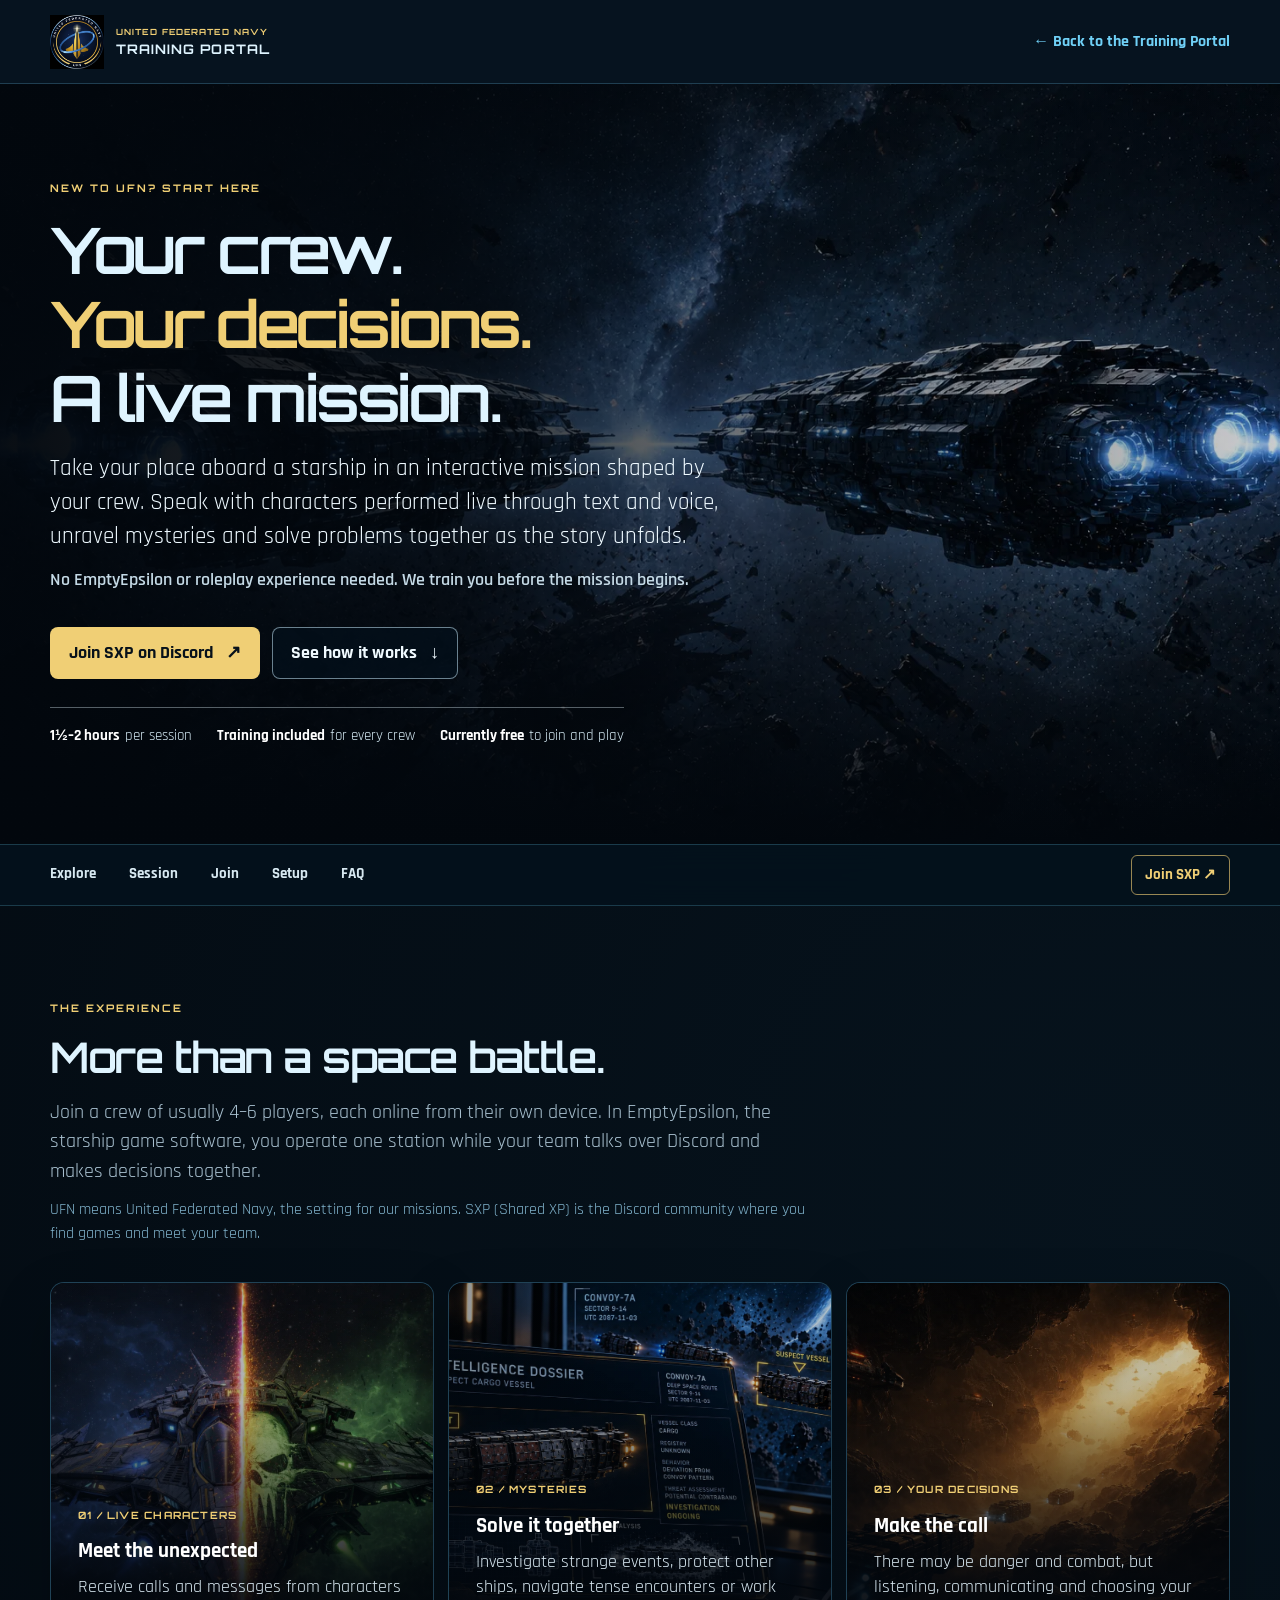
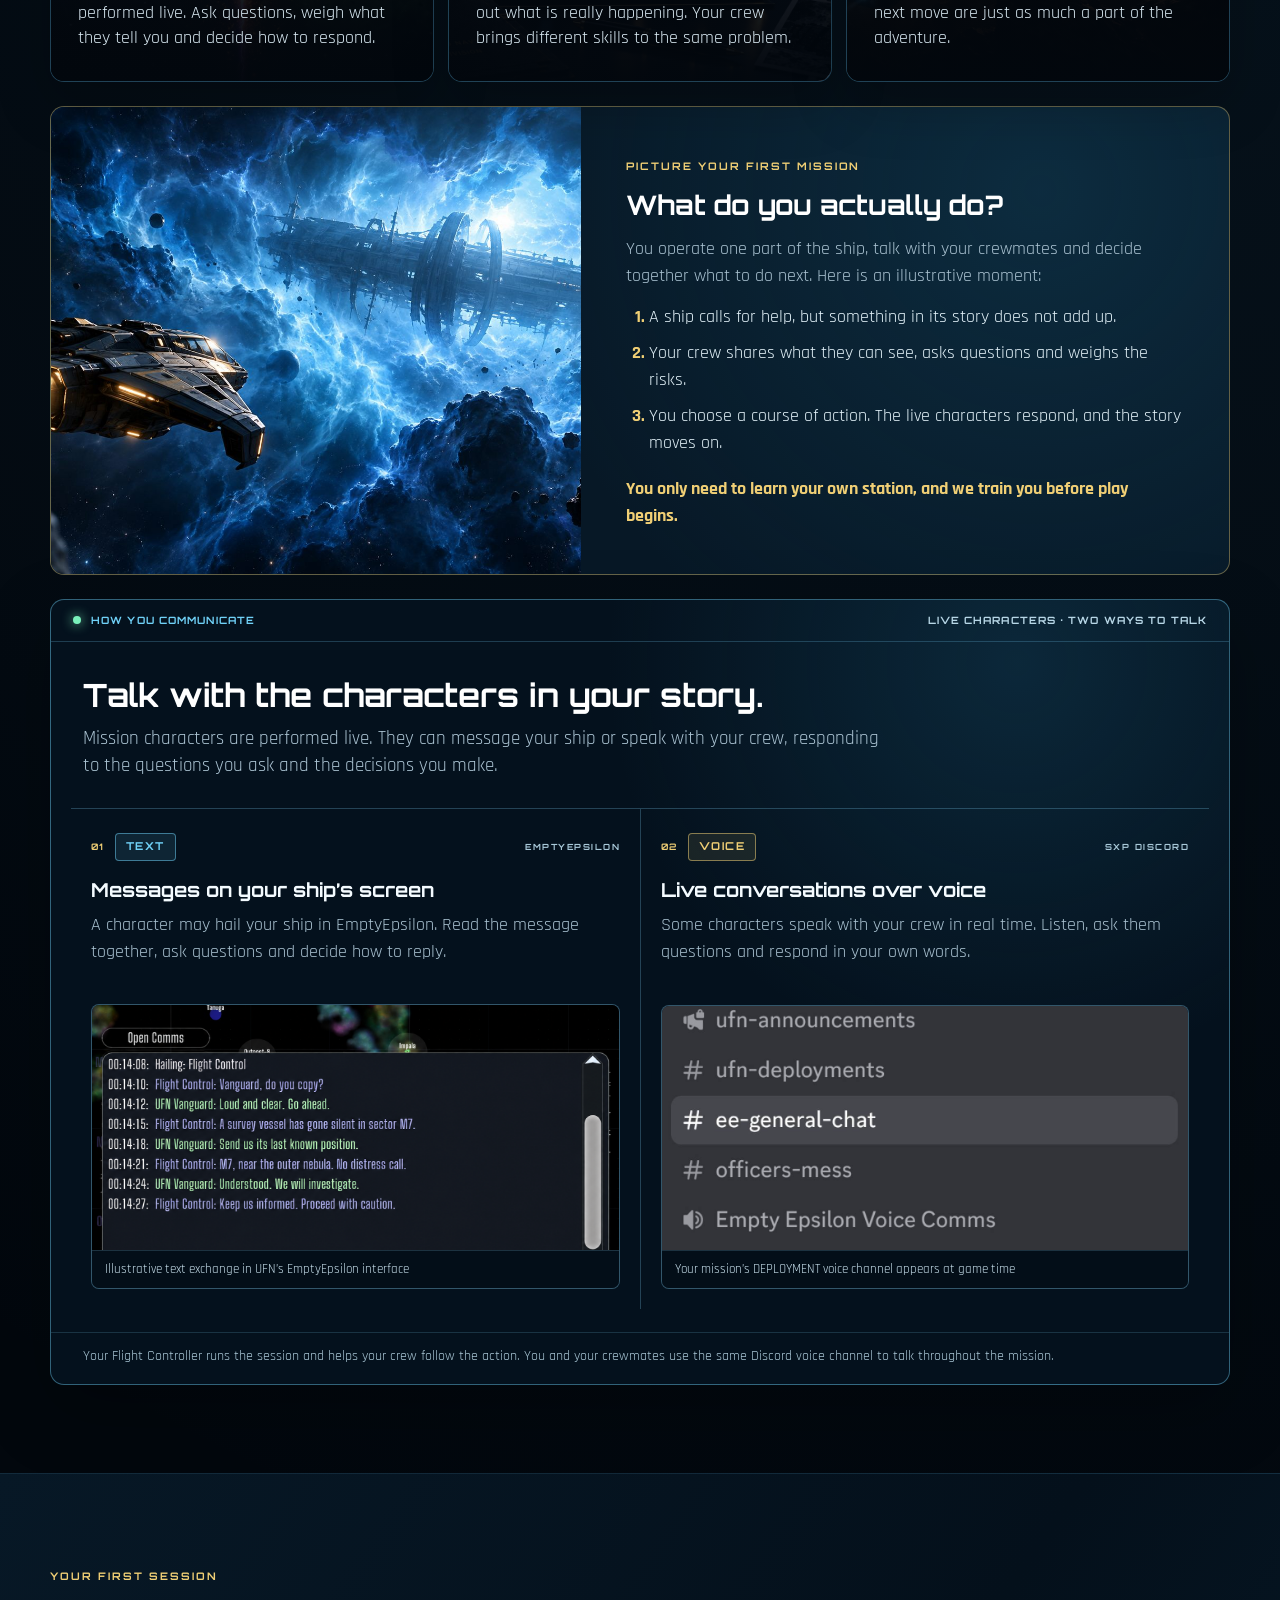
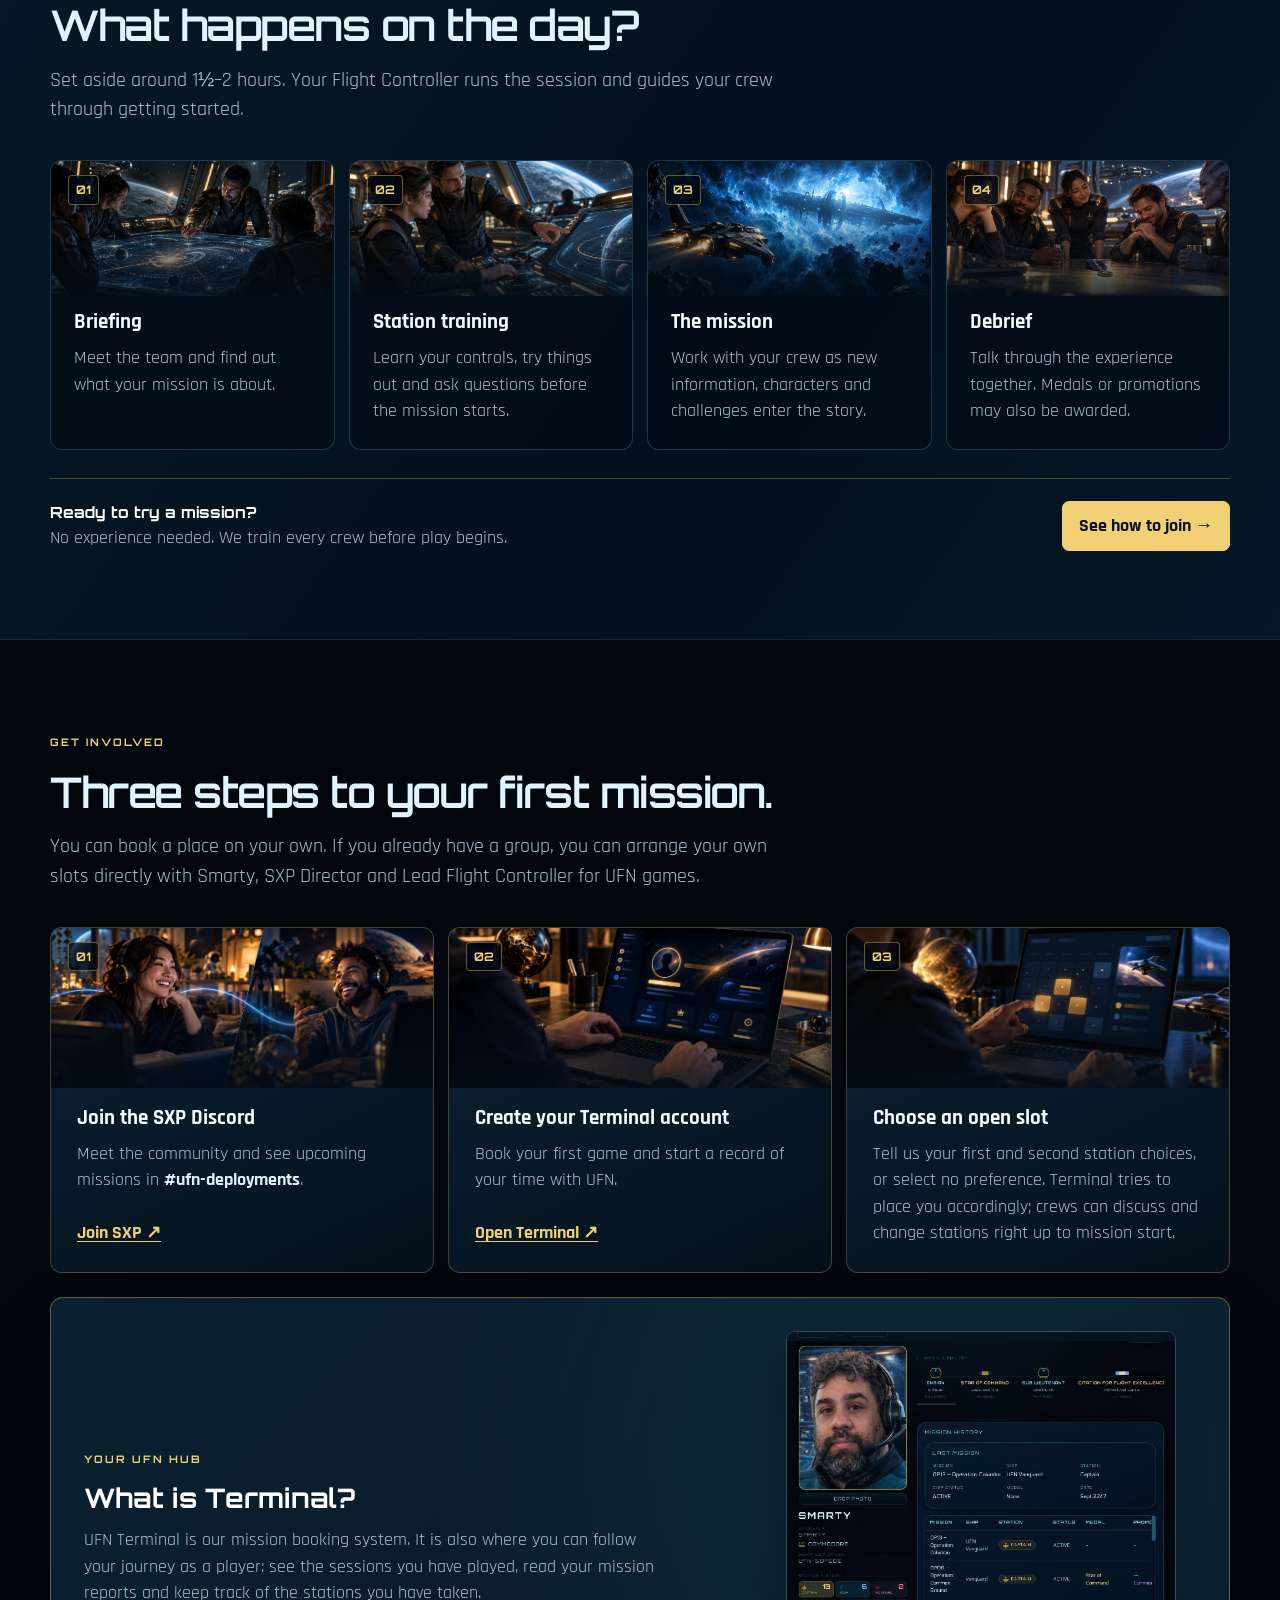
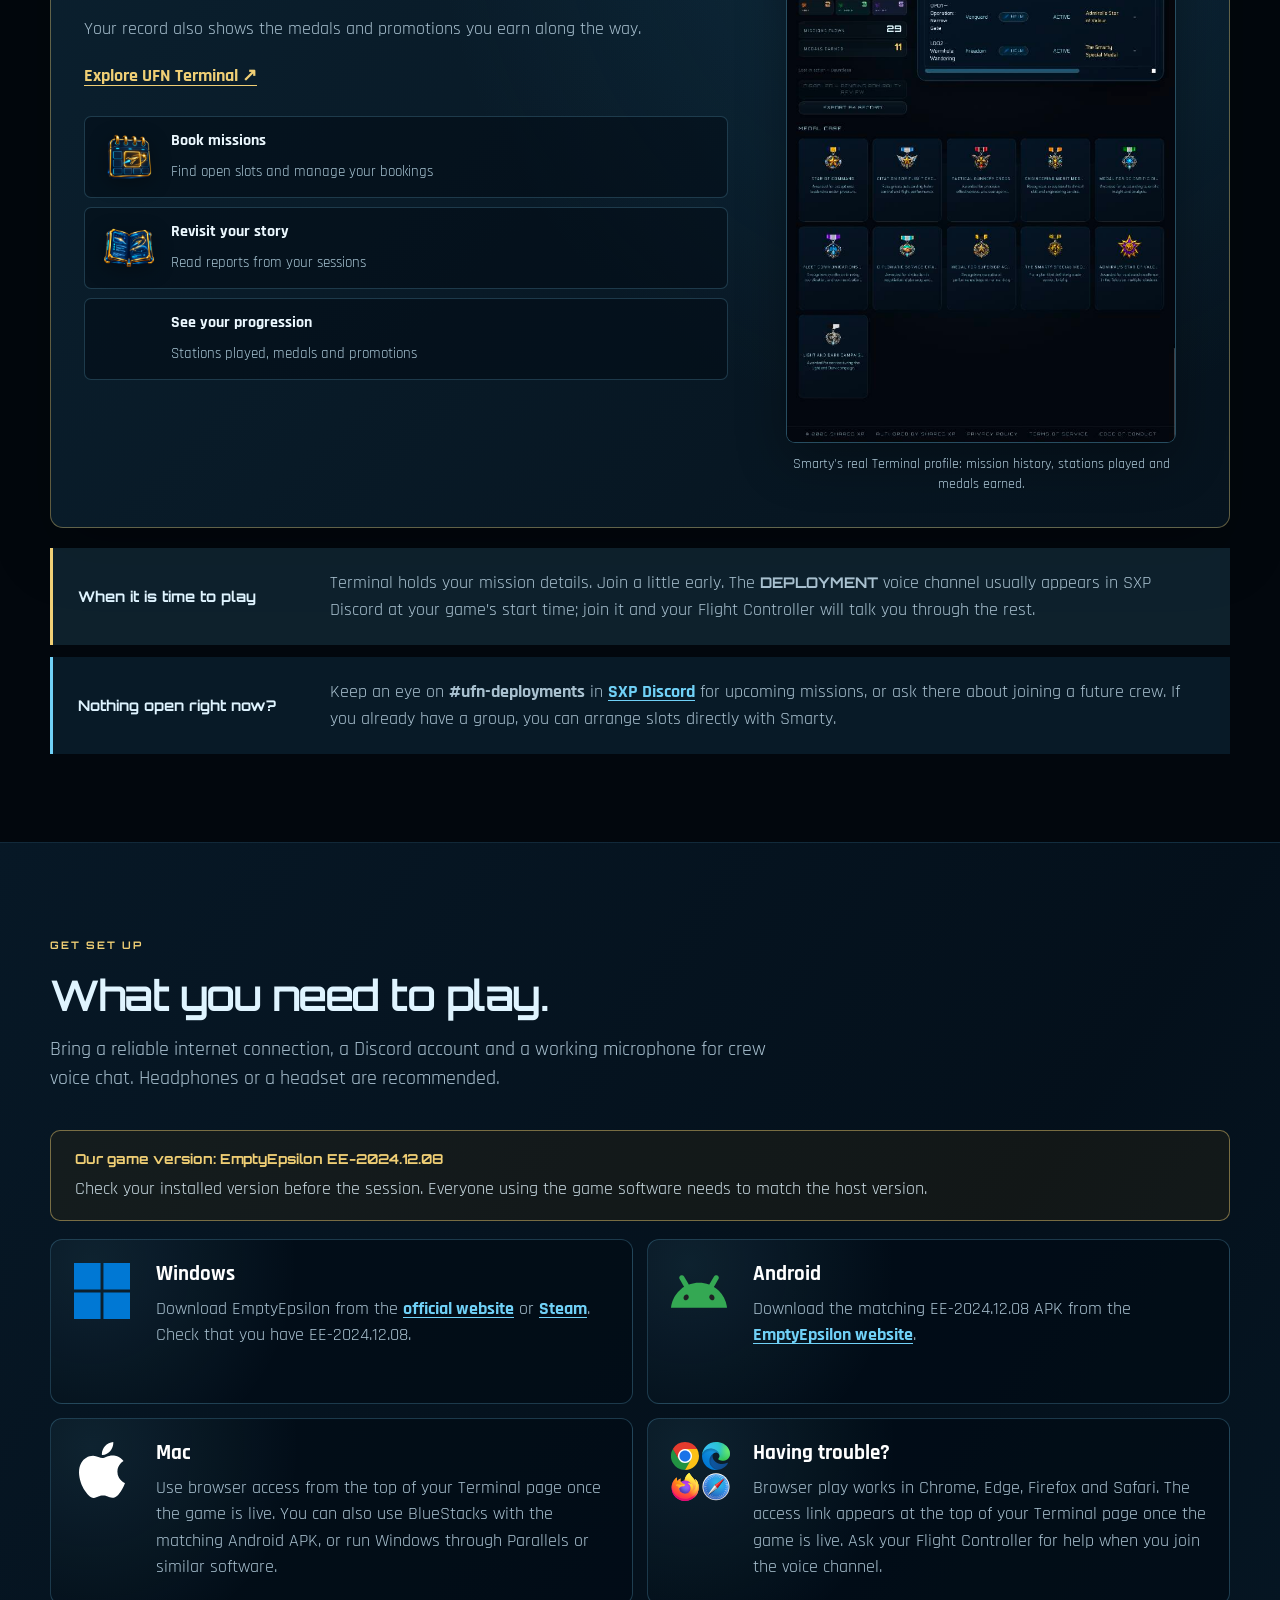
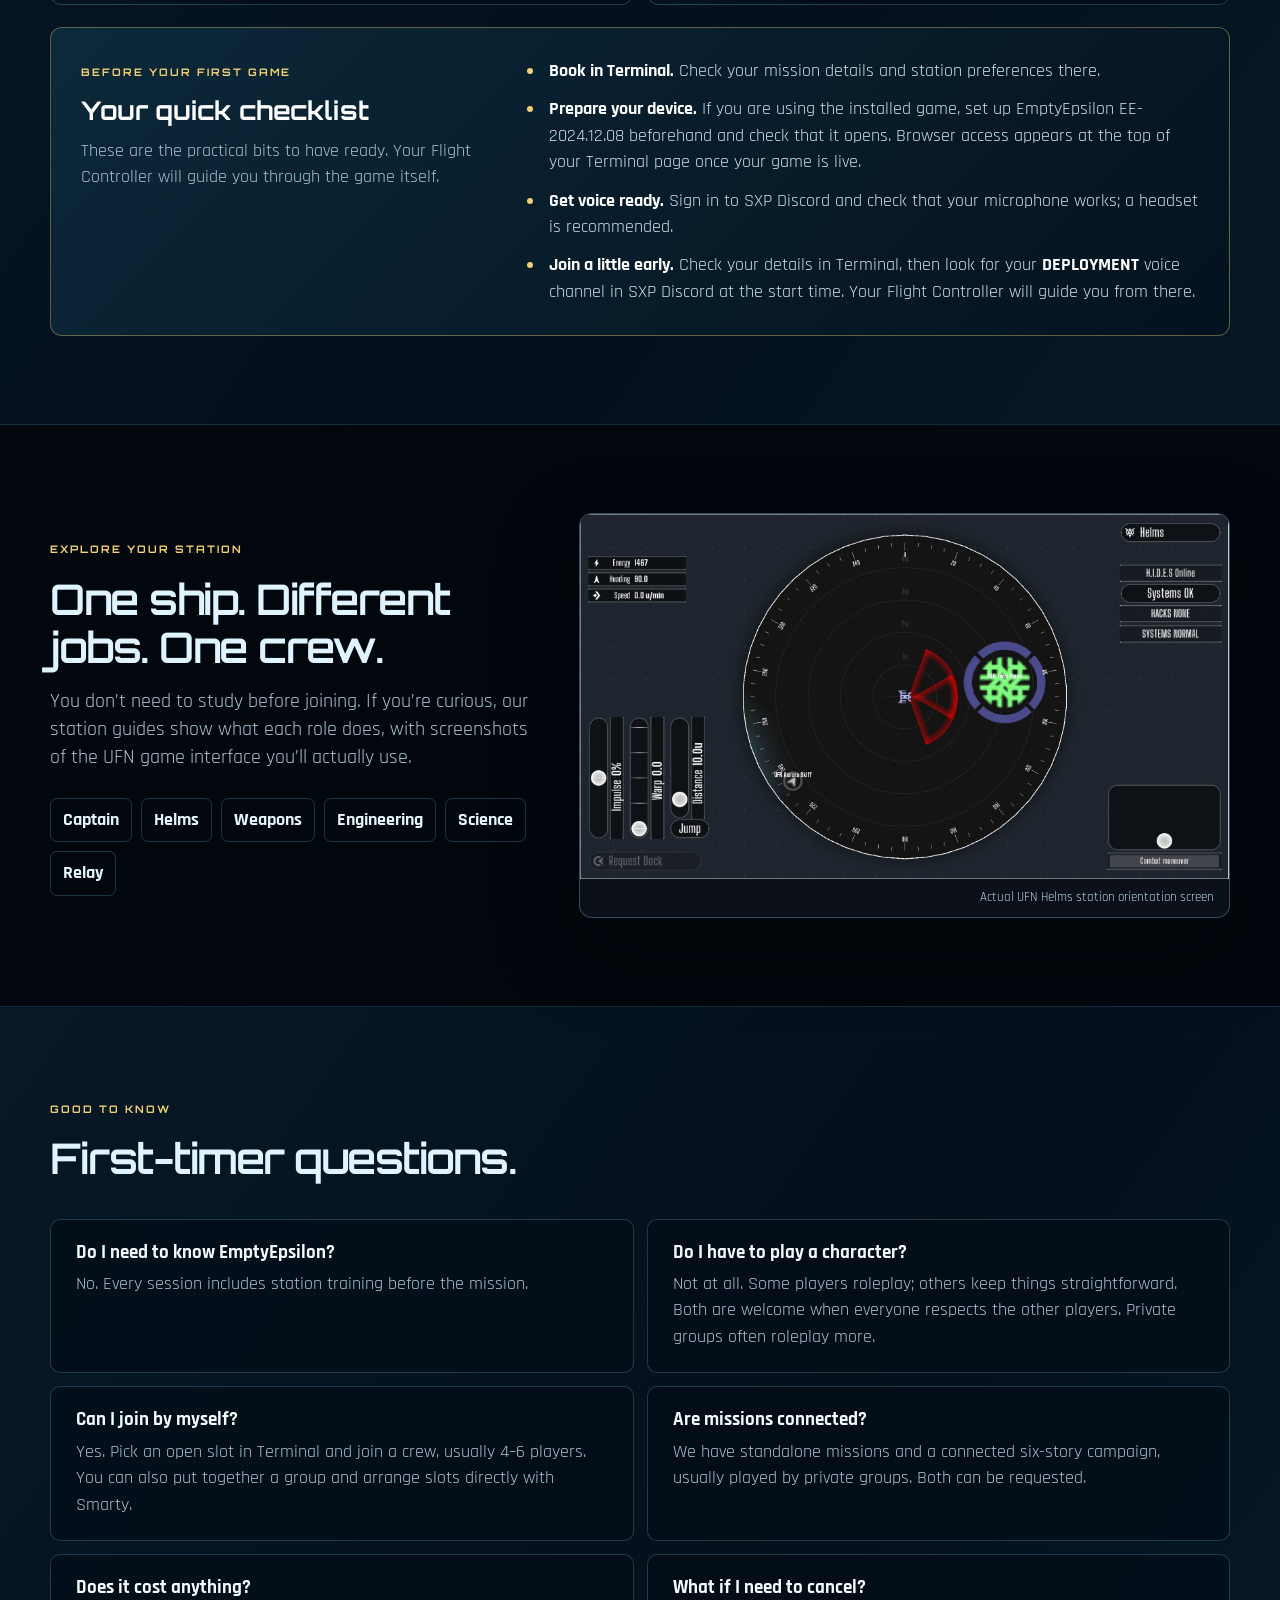
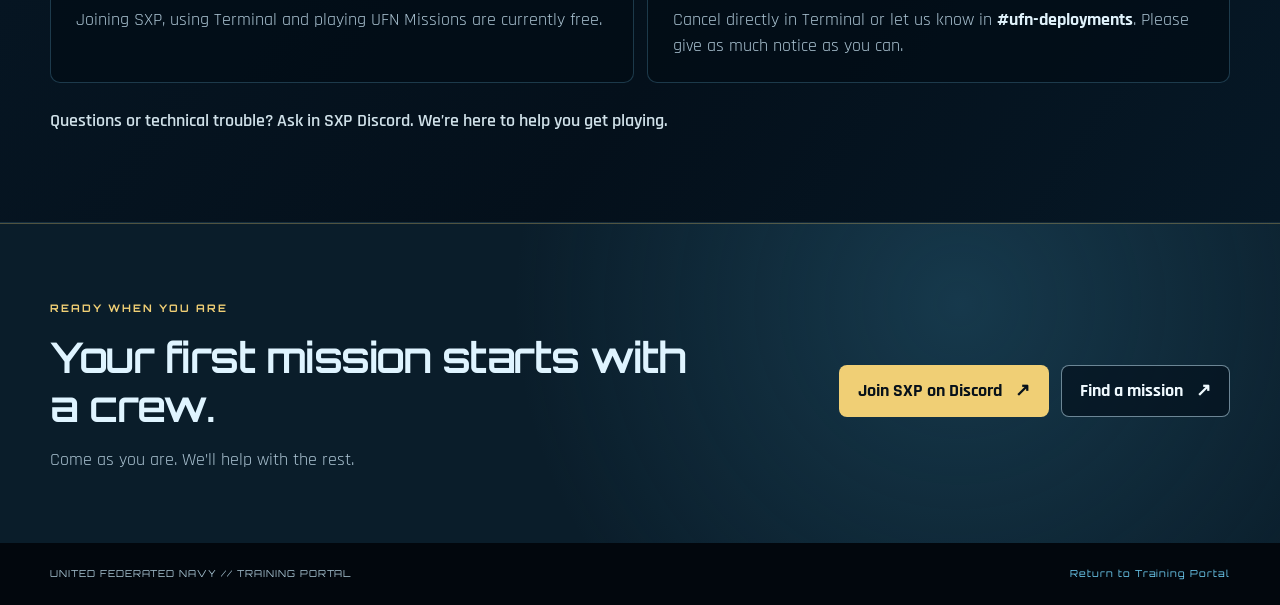
==== commit 948070ed: "Add PNG icons to Terminal explainer" ====
--- a/new-to-ufn.html
+++ b/new-to-ufn.html
@@ -10,7 +10,7 @@
   <link rel="preconnect" href="https://fonts.googleapis.com" />
   <link rel="preconnect" href="https://fonts.gstatic.com" crossorigin />
   <link href="https://fonts.googleapis.com/css2?family=Orbitron:wght@400;500;600;700&family=Rajdhani:wght@400;500;600;700&display=swap" rel="stylesheet" />
-  <link rel="stylesheet" href="new-to-ufn.css?v=20261016-comms1" />
+  <link rel="stylesheet" href="new-to-ufn.css?v=20261016-terminal-icons1" />
 </head>
 <body>
   <a class="skip-link" href="#main">Skip to content</a>
@@ -162,9 +162,9 @@
             <a href="https://terminal.ufn.systems/" target="_blank" rel="noopener noreferrer">Explore UFN Terminal <span aria-hidden="true">↗</span></a>
           </div>
           <div class="terminal-explainer-list" aria-label="What Terminal helps you do">
-            <div><span>01</span><strong>Book missions</strong><small>Find open slots and manage your bookings</small></div>
-            <div><span>02</span><strong>Revisit your story</strong><small>Read reports from your sessions</small></div>
-            <div><span>03</span><strong>See your progression</strong><small>Stations played, medals and promotions</small></div>
+            <div><img src="assets/newcomer-art/terminal-booking.png" alt="" loading="lazy" decoding="async" width="1024" height="1024" /><strong>Book missions</strong><small>Find open slots and manage your bookings</small></div>
+            <div><img src="assets/newcomer-art/terminal-story.png" alt="" loading="lazy" decoding="async" width="1024" height="1024" /><strong>Revisit your story</strong><small>Read reports from your sessions</small></div>
+            <div><img src="assets/newcomer-art/terminal-progression.png" alt="" loading="lazy" decoding="async" width="1024" height="1024" /><strong>See your progression</strong><small>Stations played, medals and promotions</small></div>
           </div>
         </div>
         <figure class="terminal-portal-preview">
--- a/new-to-ufn.css
+++ b/new-to-ufn.css
@@ -140,8 +140,8 @@
 .terminal-explainer p { max-width: 570px; margin-bottom: 10px; }
 .terminal-explainer-copy a { display: inline-block; margin-top: 10px; color: var(--gold); font-weight: 700; text-underline-offset: 4px; }
 .terminal-explainer-list { display: grid; gap: 9px; }
-.terminal-explainer-list div { display: grid; grid-template-columns: 33px 1fr; gap: 2px 13px; padding: 14px 16px; border: 1px solid rgba(121, 201, 236, .22); border-radius: 7px; background: rgba(2, 12, 22, .54); }
-.terminal-explainer-list span { grid-row: span 2; color: var(--gold); font-family: Orbitron, sans-serif; font-size: .61rem; }
+.terminal-explainer-list div { display: grid; grid-template-columns: 56px minmax(0, 1fr); align-items: center; gap: 2px 14px; min-height: 82px; padding: 10px 16px; border: 1px solid rgba(121, 201, 236, .22); border-radius: 7px; background: rgba(2, 12, 22, .54); }
+.terminal-explainer-list img { grid-row: span 2; width: 56px; height: 56px; object-fit: contain; filter: drop-shadow(0 4px 10px rgba(0, 0, 0, .35)); }
 .terminal-explainer-list strong { color: #ecf8ff; font-size: 1.03rem; line-height: 1.1; }
 .terminal-explainer-list small { color: #a8c5d4; font-size: .91rem; }
 .terminal-portal-preview { justify-self: center; min-width: 0; max-width: 390px; margin: 0; text-align: center; }
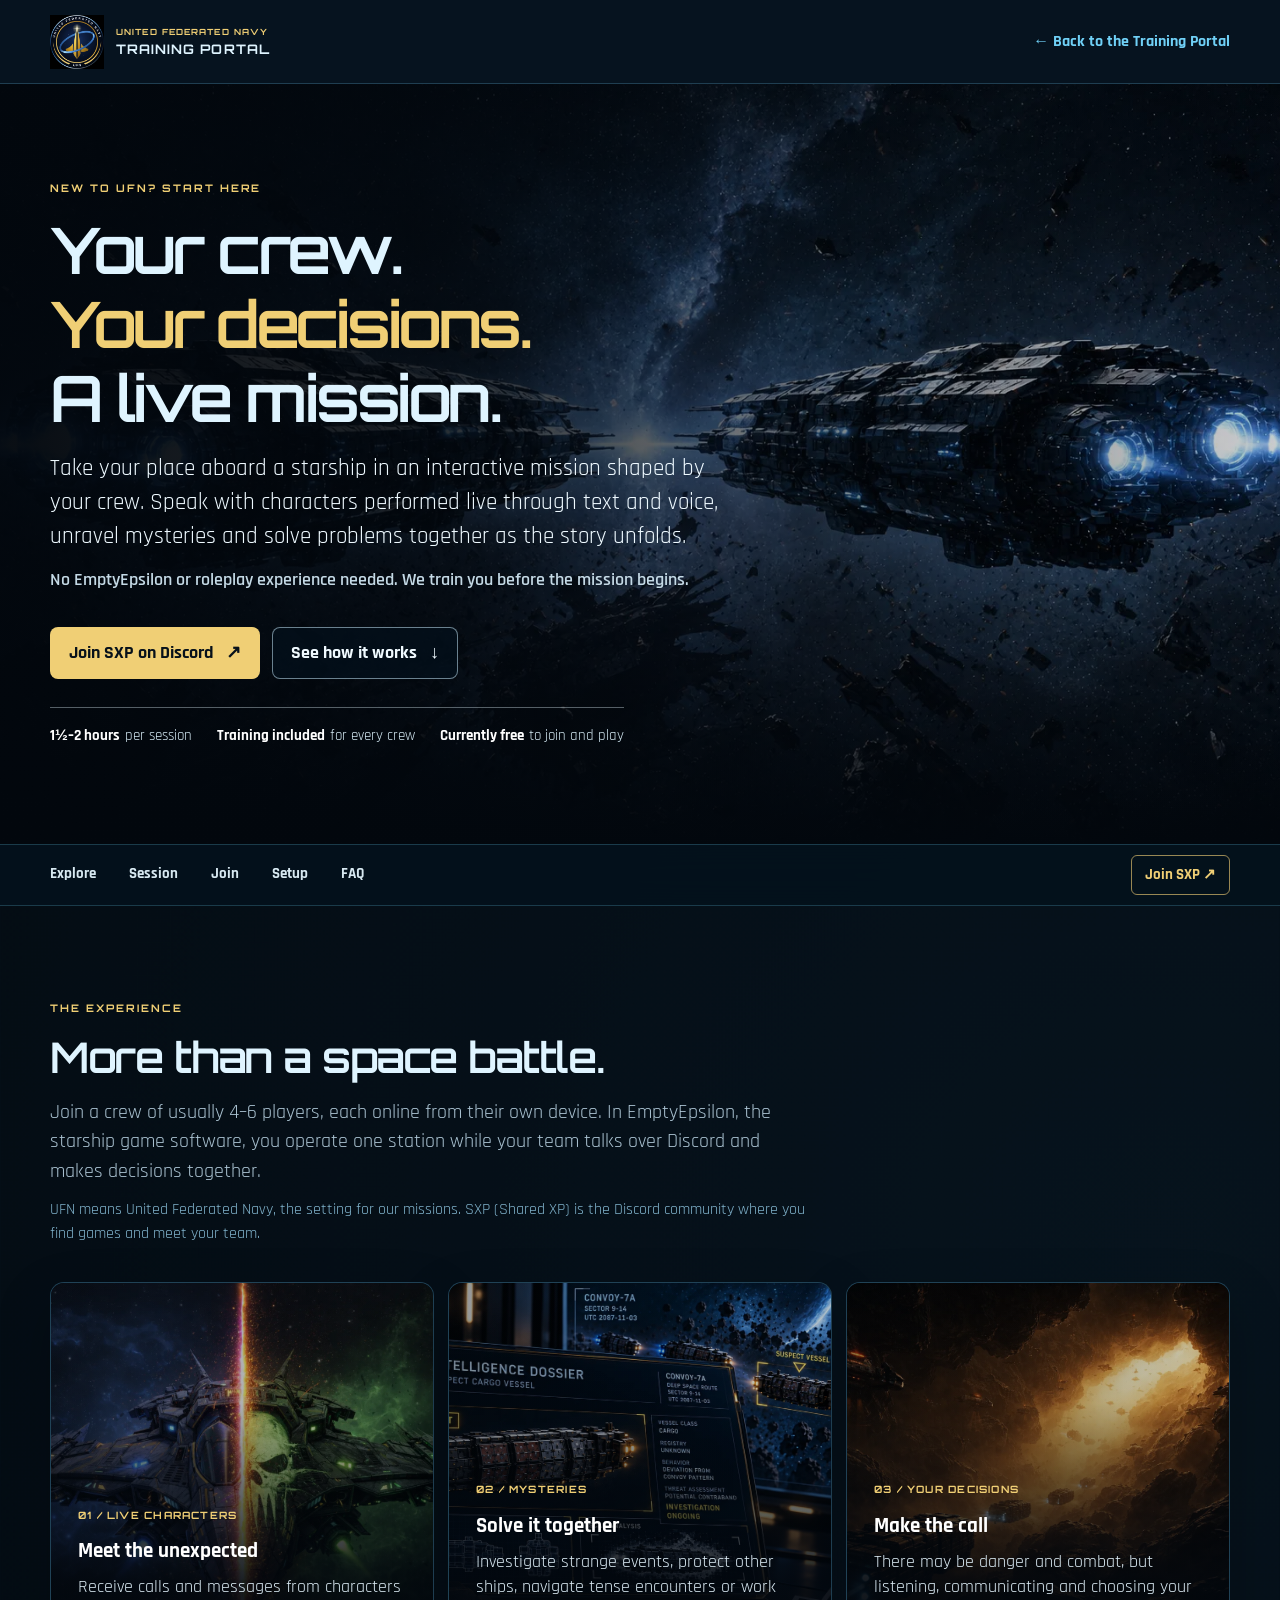
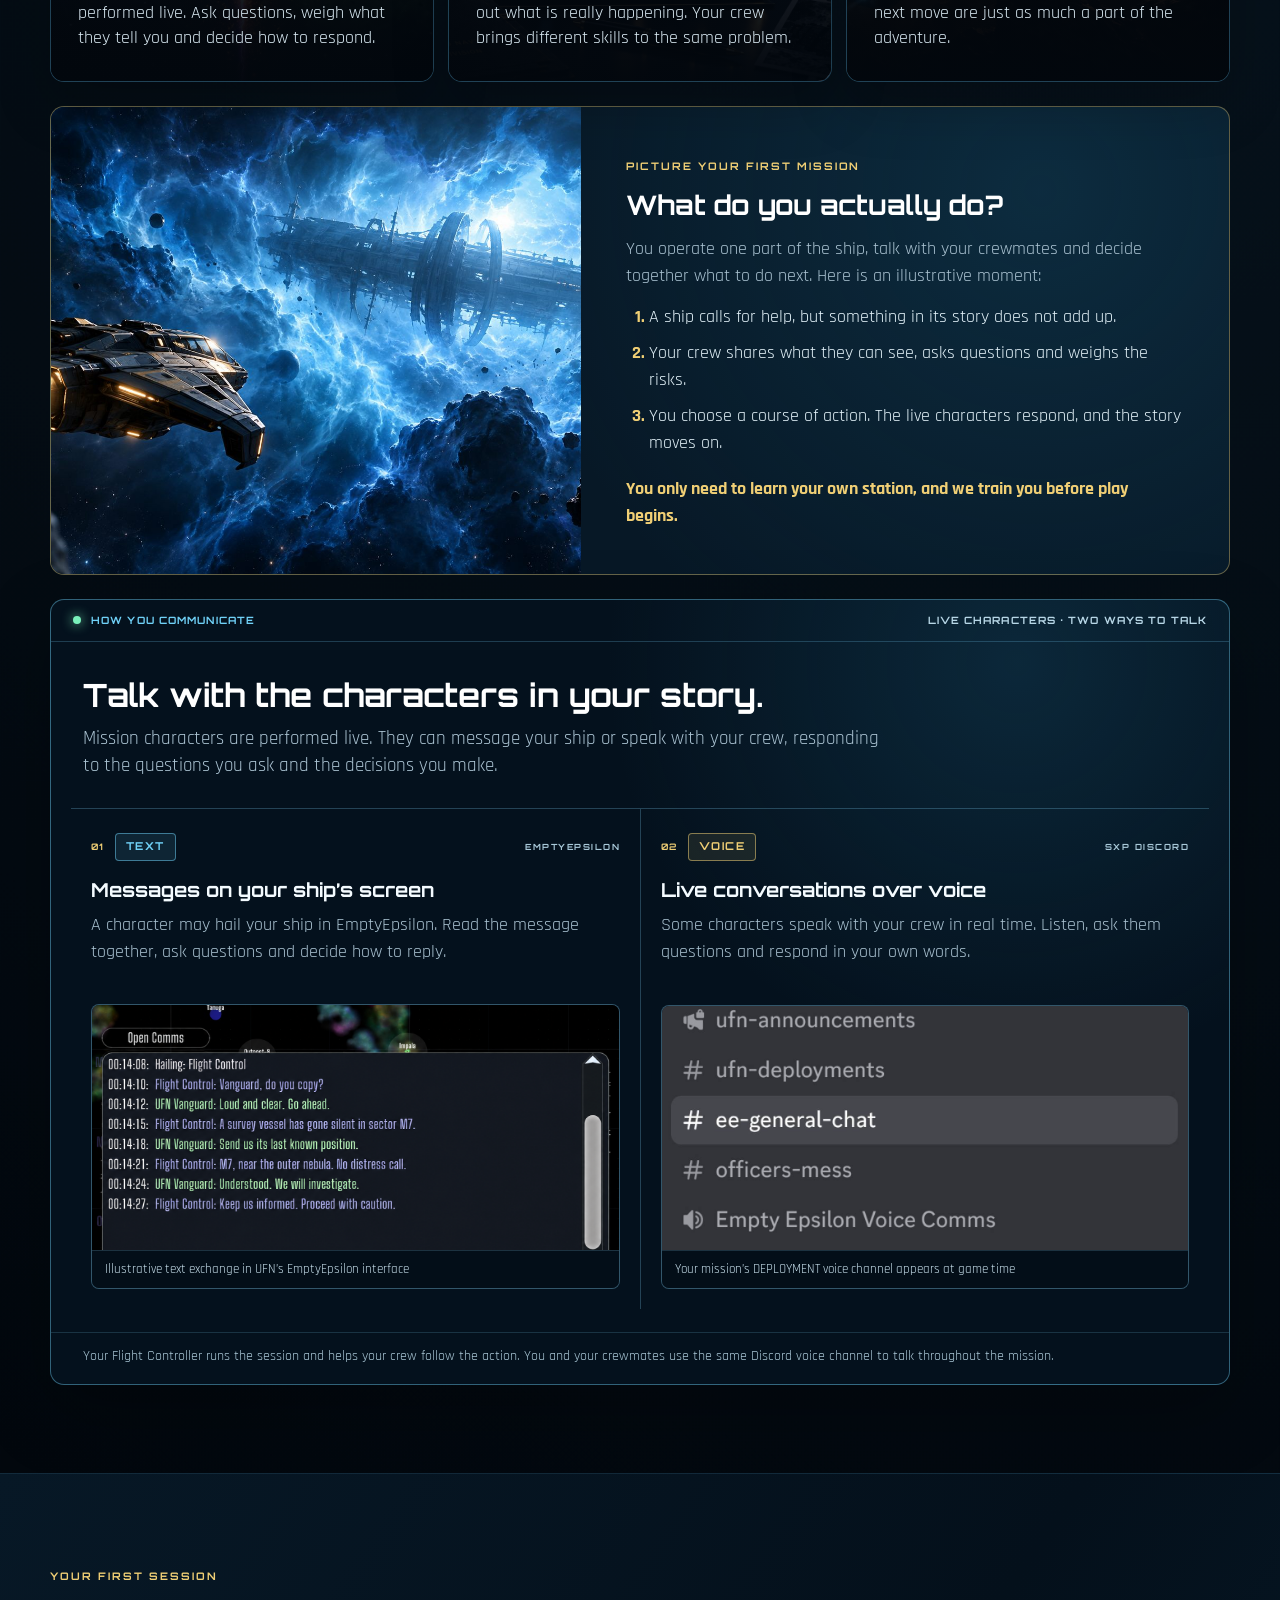
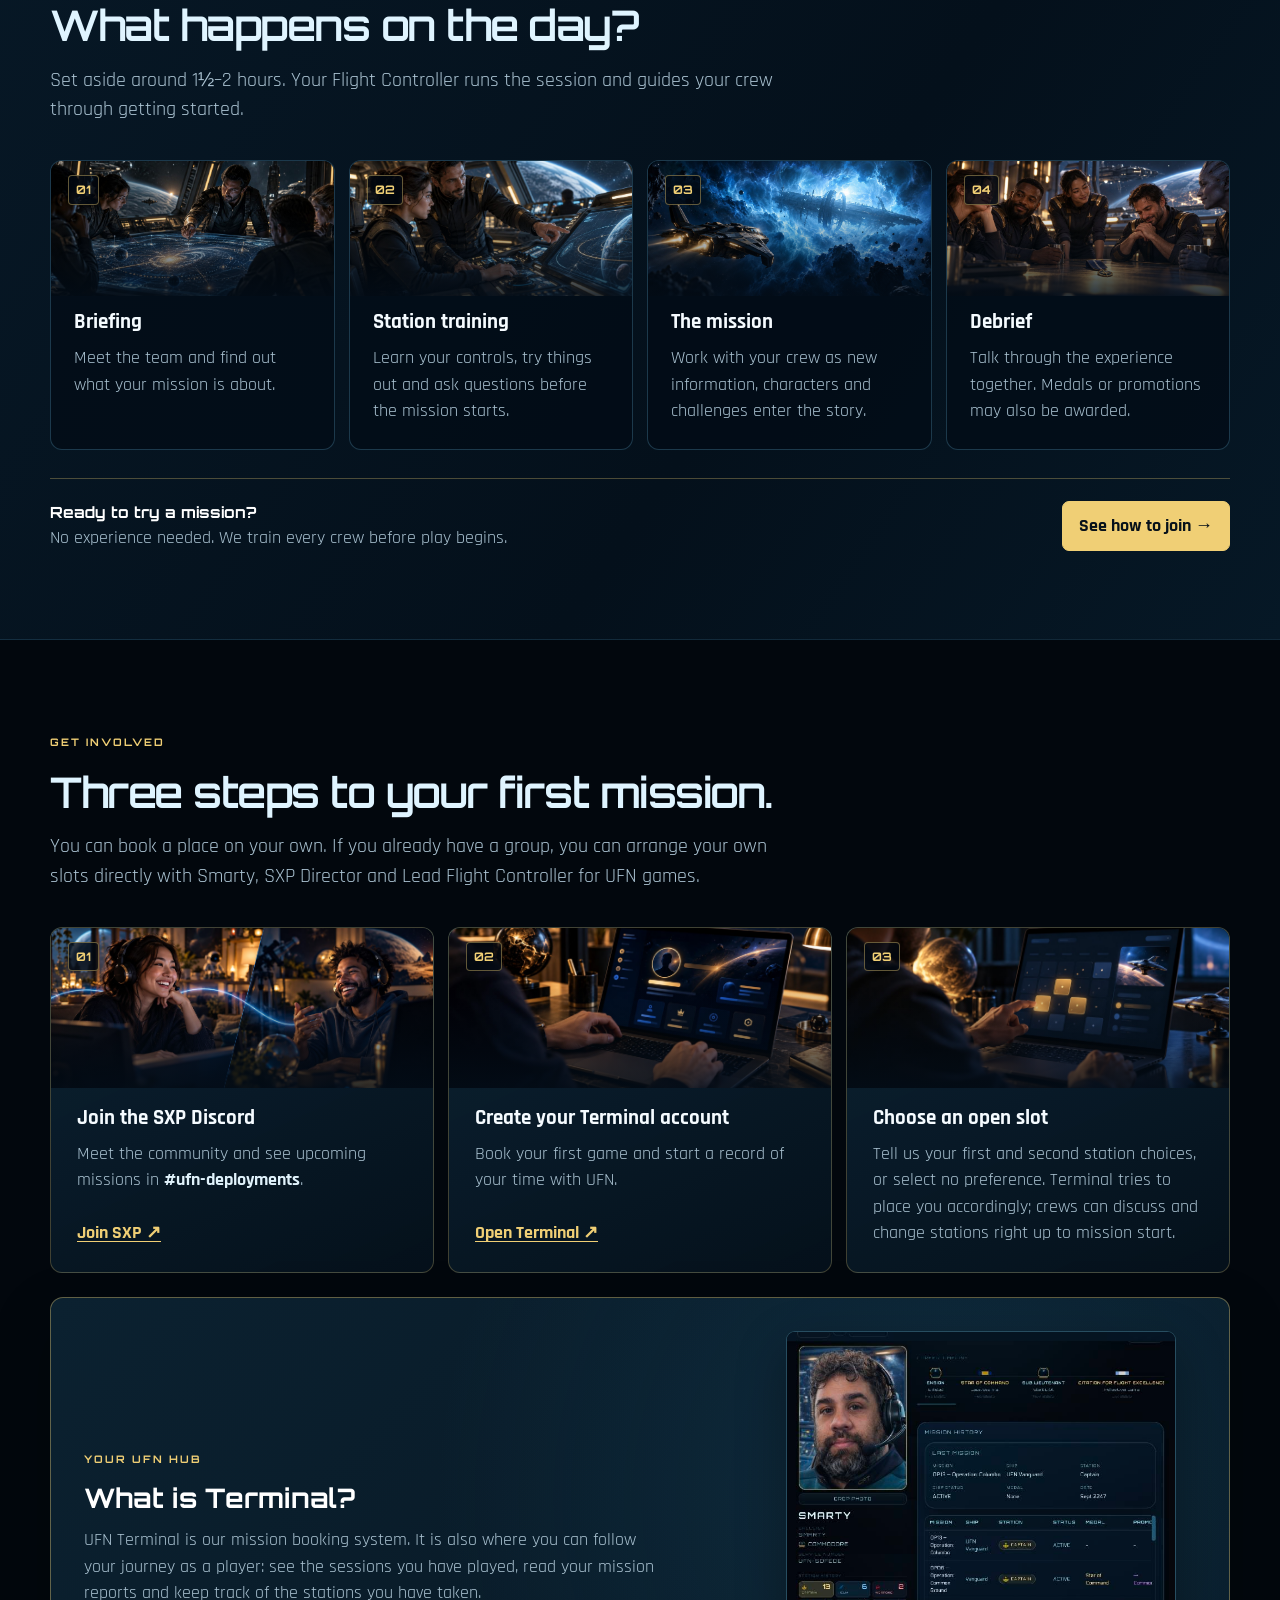
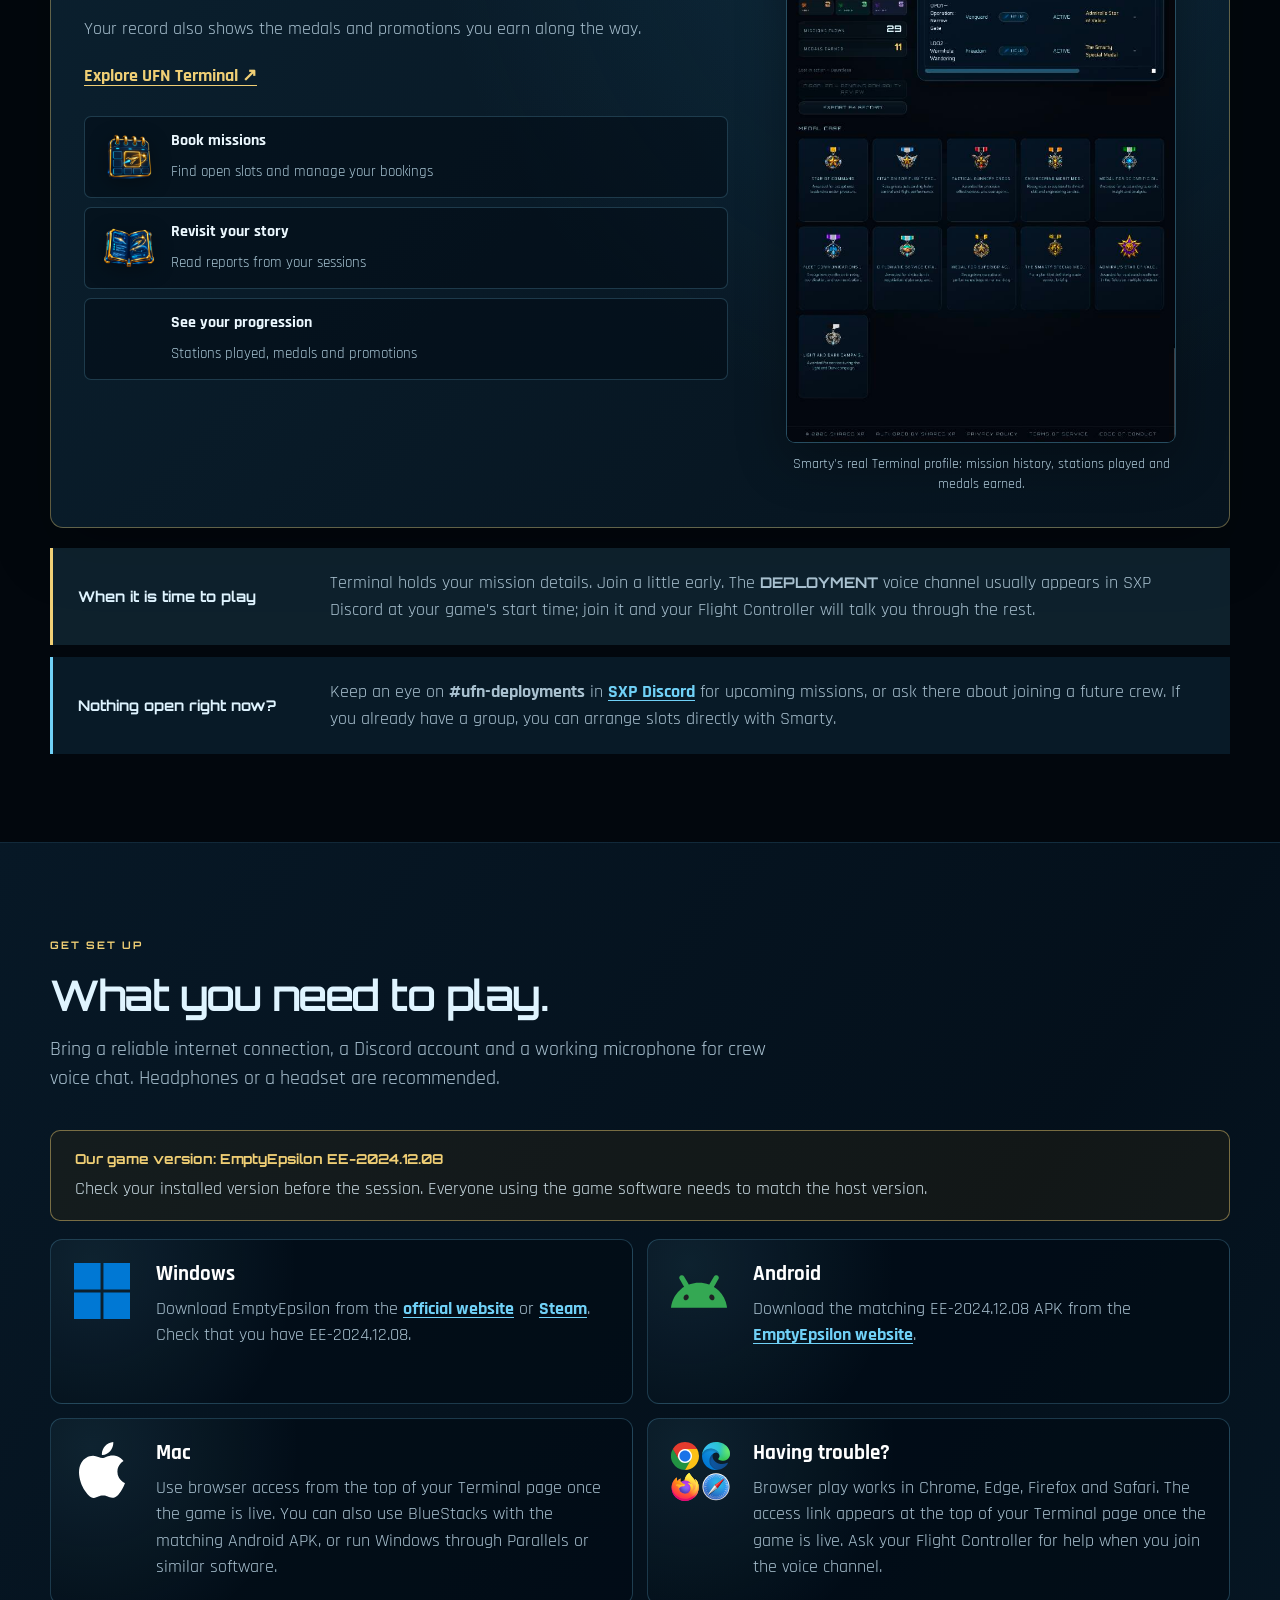
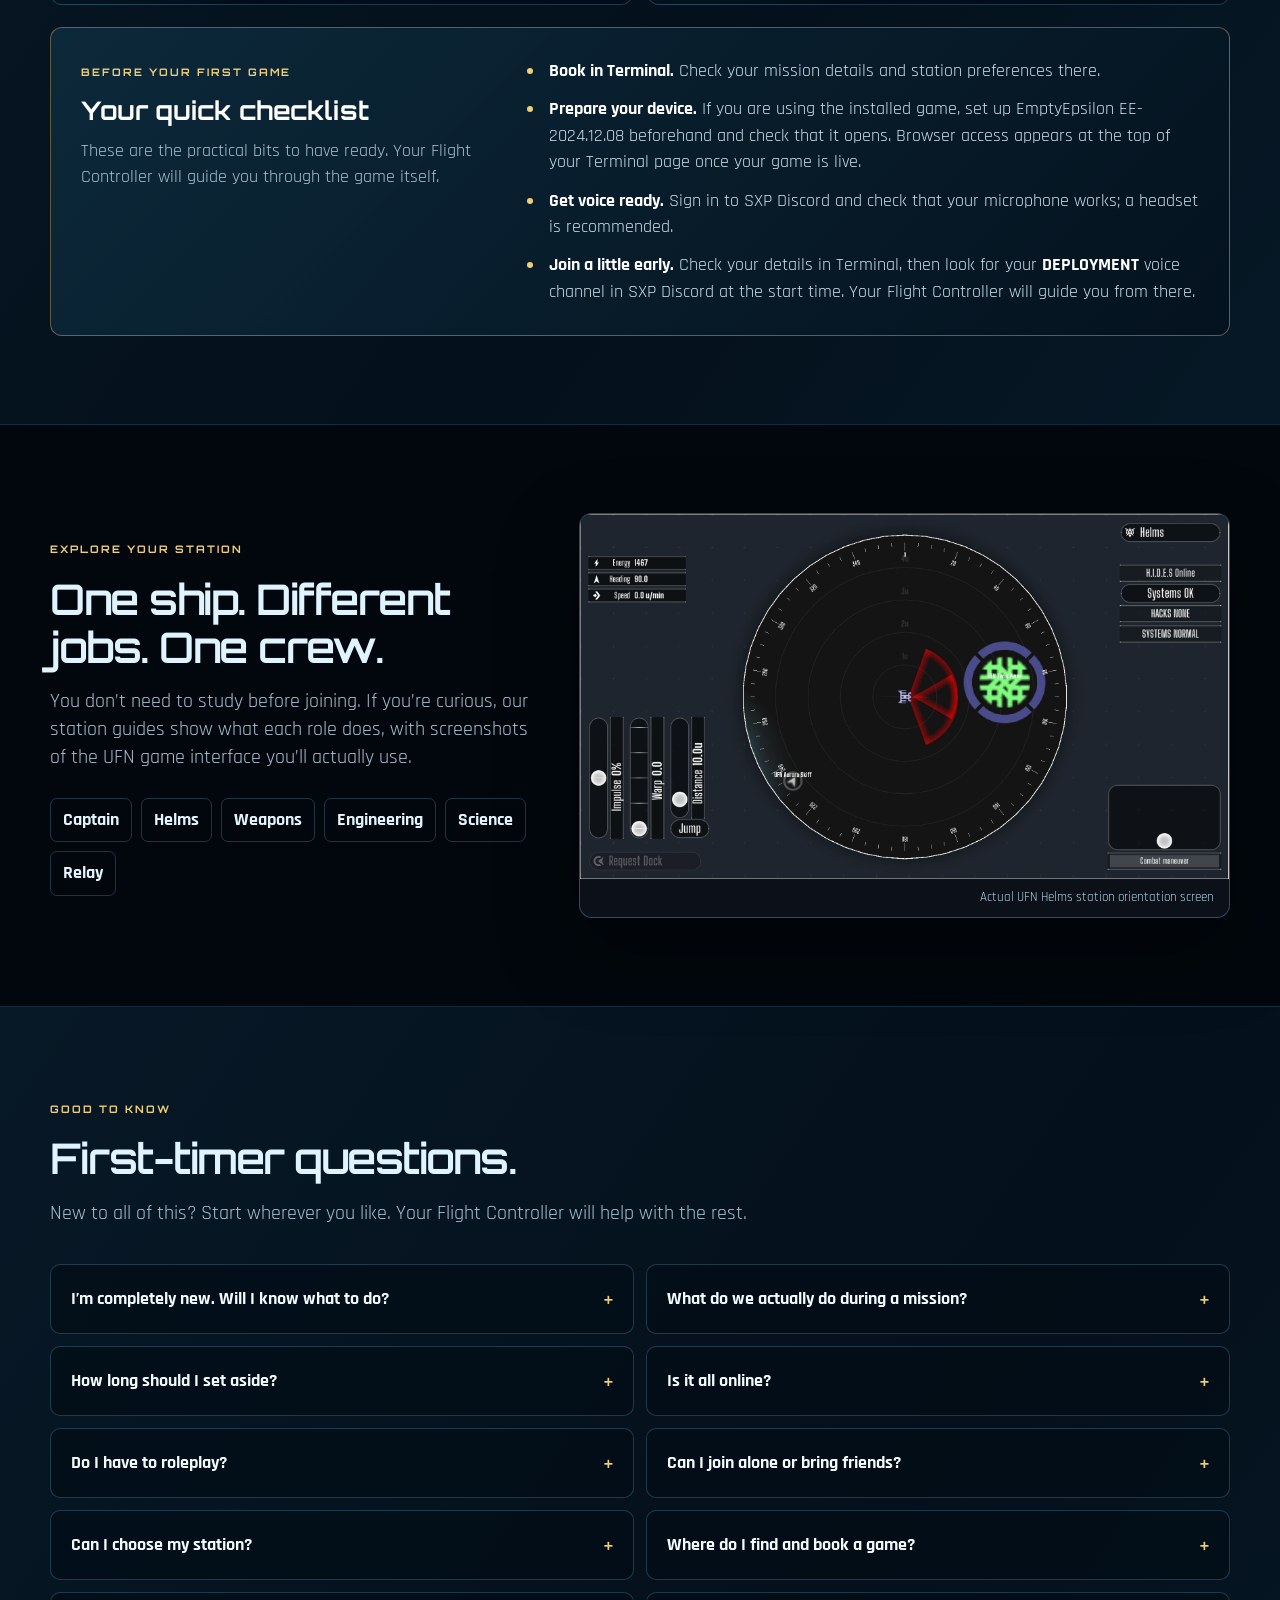
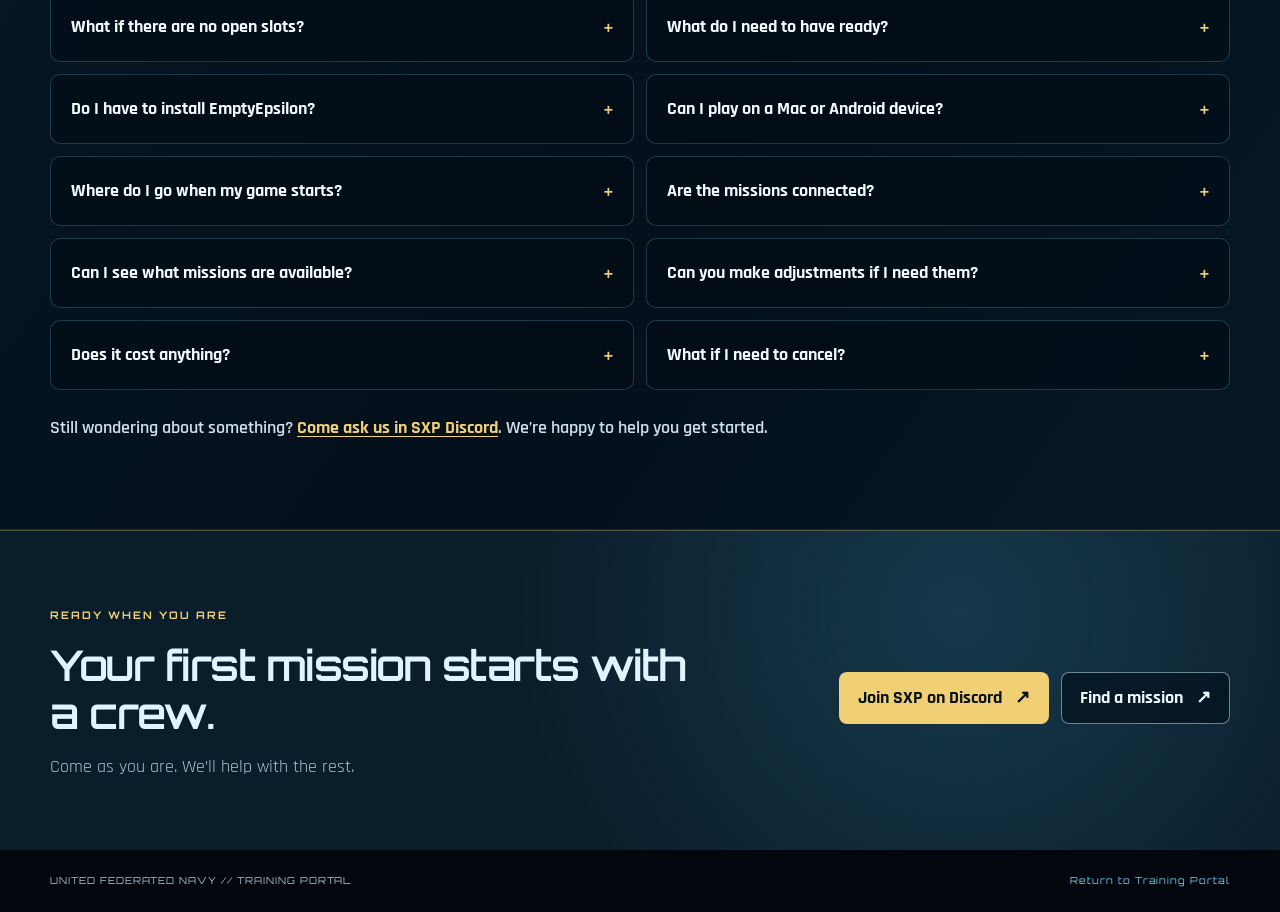
==== commit 19944aeb: "Expand and soften newcomer FAQ" ====
--- a/new-to-ufn.html
+++ b/new-to-ufn.html
@@ -10,7 +10,7 @@
   <link rel="preconnect" href="https://fonts.googleapis.com" />
   <link rel="preconnect" href="https://fonts.gstatic.com" crossorigin />
   <link href="https://fonts.googleapis.com/css2?family=Orbitron:wght@400;500;600;700&family=Rajdhani:wght@400;500;600;700&display=swap" rel="stylesheet" />
-  <link rel="stylesheet" href="new-to-ufn.css?v=20261016-terminal-icons1" />
+  <link rel="stylesheet" href="new-to-ufn.css?v=20261016-faq1" />
 </head>
 <body>
   <a class="skip-link" href="#main">Skip to content</a>
@@ -216,16 +216,28 @@
 
     <section class="section section-dark faq-section" id="faq" aria-labelledby="faq-title">
       <div class="page-width">
-        <div class="section-heading"><span class="eyebrow">GOOD TO KNOW</span><h2 id="faq-title">First-timer questions.</h2></div>
+        <div class="section-heading"><span class="eyebrow">GOOD TO KNOW</span><h2 id="faq-title">First-timer questions.</h2><p>New to all of this? Start wherever you like. Your Flight Controller will help with the rest.</p></div>
         <div class="faq-grid">
-          <article><h3>Do I need to know EmptyEpsilon?</h3><p>No. Every session includes station training before the mission.</p></article>
-          <article><h3>Do I have to play a character?</h3><p>Not at all. Some players roleplay; others keep things straightforward. Both are welcome when everyone respects the other players. Private groups often roleplay more.</p></article>
-          <article><h3>Can I join by myself?</h3><p>Yes. Pick an open slot in Terminal and join a crew, usually 4–6 players. You can also put together a group and arrange slots directly with Smarty.</p></article>
-          <article><h3>Are missions connected?</h3><p>We have standalone missions and a connected six-story campaign, usually played by private groups. Both can be requested.</p></article>
-          <article><h3>Does it cost anything?</h3><p>Joining SXP, using Terminal and playing UFN Missions are currently free.</p></article>
-          <article><h3>What if I need to cancel?</h3><p>Cancel directly in Terminal or let us know in <strong>#ufn-deployments</strong>. Please give as much notice as you can.</p></article>
-        </div>
-        <p class="support-note">Questions or technical trouble? Ask in SXP Discord. We’re here to help you get playing.</p>
+          <details><summary>I’m completely new. Will I know what to do?</summary><p>Yes! We start with a briefing and training on your station before the mission begins. You can ask questions as you go, and your Flight Controller will guide the crew.</p></details>
+          <details><summary>What do we actually do during a mission?</summary><p>You run one part of a starship with your crew, talk with characters performed live, follow clues and decide what to do together. Every mission has its own surprises.</p></details>
+          <details><summary>How long should I set aside?</summary><p>About 1½–2 hours. That includes the briefing, station training, the mission itself and a team debrief afterwards.</p></details>
+          <details><summary>Is it all online?</summary><p>Yes. Each player joins from their own device over the internet. You use Discord for voice and EmptyEpsilon—or our browser version—for the game.</p></details>
+          <details><summary>Do I have to roleplay?</summary><p>Only if you want to. Some people play a character; others keep things straightforward. Either way is welcome, as long as everyone treats the rest of the crew well.</p></details>
+          <details><summary>Can I join alone or bring friends?</summary><p>Both! You can take an open slot and join a crew of usually 4–6 players. If you have a group, ask Smarty in SXP Discord about arranging slots together.</p></details>
+          <details><summary>Can I choose my station?</summary><p>You can pick a first and second choice in Terminal, or say you have no preference. Terminal tries to match you, and your crew can still discuss or change stations right up to the start.</p></details>
+          <details><summary>Where do I find and book a game?</summary><p>Open slots are in <a href="https://terminal.ufn.systems/" target="_blank" rel="noopener noreferrer">Terminal</a>. You can also see upcoming missions in <strong>#ufn-deployments</strong> on SXP Discord. Once you book, Terminal keeps your mission details.</p></details>
+          <details><summary>What if there are no open slots?</summary><p>Keep an eye on <strong>#ufn-deployments</strong>, or ask in SXP Discord about a future mission. Already have a group? Smarty can help you arrange slots.</p></details>
+          <details><summary>What do I need to have ready?</summary><p>A reliable internet connection, a Discord account and a working microphone. Headphones or a headset help too. If you’re using the installed game, set it up before your session and join a little early.</p></details>
+          <details><summary>Do I have to install EmptyEpsilon?</summary><p>If you want to use the game app, install the matching <strong>EE-2024.12.08</strong> version beforehand. You can also play in Chrome, Edge, Firefox or Safari; the browser link appears at the top of Terminal when your game is live.</p></details>
+          <details><summary>Can I play on a Mac or Android device?</summary><p>Yes. Android players can get the matching APK from the EmptyEpsilon website. On Mac, the easiest option is browser play through Terminal when your game is live. BlueStacks with the APK or Windows through Parallels are other options.</p></details>
+          <details><summary>Where do I go when my game starts?</summary><p>Check your mission details in Terminal and join a little early. A <strong>DEPLOYMENT</strong> voice channel usually appears in SXP Discord at the start time. Join it and your Flight Controller will take it from there.</p></details>
+          <details><summary>Are the missions connected?</summary><p>You can enjoy a standalone mission, or request our connected six-story campaign, which private groups often play together. You don’t need to commit to a campaign to try your first game.</p></details>
+          <details><summary>Can I see what missions are available?</summary><p>Yes. Have a look through the <a href="./#/general/deployments">missions on our Training Portal</a> to get a feel for the stories. When you’re ready to play, check Terminal for open slots.</p></details>
+          <details><summary>Can you make adjustments if I need them?</summary><p>We’ll do what we can. Message Smarty in <a href="https://discord.gg/VapwZsZkJE" target="_blank" rel="noopener noreferrer">SXP Discord</a> before your game, or talk to your Flight Controller on the day. We can often use less text or voice, or reduce the voice effects on characters. Tell us what would help.</p></details>
+          <details><summary>Does it cost anything?</summary><p>Not at the moment. Joining SXP, using Terminal and playing UFN Missions are all free.</p></details>
+          <details><summary>What if I need to cancel?</summary><p>That happens. Cancel in Terminal or let us know in <strong>#ufn-deployments</strong>. As much notice as you can give helps us offer the place to someone else.</p></details>
+        </div>
+        <p class="support-note">Still wondering about something? <a href="https://discord.gg/VapwZsZkJE" target="_blank" rel="noopener noreferrer">Come ask us in SXP Discord</a>. We’re happy to help you get started.</p>
       </div>
     </section>
 
--- a/new-to-ufn.css
+++ b/new-to-ufn.css
@@ -182,10 +182,16 @@
 .station-screen { overflow: hidden; margin: 0; border: 1px solid rgba(112, 209, 247, .32); border-radius: 13px; background: #0b1019; box-shadow: 0 30px 80px rgba(0, 0, 0, .35); }
 .station-screen img { display: block; width: 100%; height: auto; }
 .station-screen figcaption { padding: 9px 15px; color: #b4d5e4; font-size: .83rem; text-align: right; }
-.faq-grid { display: grid; grid-template-columns: repeat(2, minmax(0, 1fr)); gap: 13px; }
-.faq-grid article { padding: 22px 25px; border: 1px solid var(--line); border-radius: 10px; background: rgba(2, 12, 22, .67); }
-.faq-grid h3 { margin-bottom: 8px; color: #f4fbff; font-size: 1.17rem; }
-.faq-grid p { margin: 0; }
+.faq-grid { display: grid; grid-template-columns: repeat(2, minmax(0, 1fr)); align-items: start; gap: 12px; }
+.faq-grid details { min-width: 0; border: 1px solid var(--line); border-radius: 10px; background: rgba(2, 12, 22, .67); }
+.faq-grid details[open] { border-color: rgba(240, 207, 117, .46); background: rgba(7, 27, 42, .86); }
+.faq-grid summary { display: flex; align-items: center; justify-content: space-between; gap: 16px; min-height: 68px; padding: 16px 20px; color: #f4fbff; font-size: 1.13rem; font-weight: 700; line-height: 1.2; list-style: none; cursor: pointer; }
+.faq-grid summary::-webkit-details-marker { display: none; }
+.faq-grid summary::after { flex: none; content: "+"; color: var(--gold); font-family: Orbitron, sans-serif; font-size: 1.3rem; font-weight: 400; line-height: 1; }
+.faq-grid details[open] summary::after { content: "−"; }
+.faq-grid summary:focus-visible { outline: 3px solid var(--gold); outline-offset: 3px; }
+.faq-grid p { margin: 0; padding: 0 20px 19px; }
+.faq-grid p a, .support-note a { color: var(--gold); font-weight: 700; text-underline-offset: 3px; }
 .support-note { margin: 25px 0 0; color: #d0e1e9; font-weight: 600; }
 .final-cta { padding-block: 70px; border-top: 1px solid rgba(240, 207, 117, .3); background: radial-gradient(circle at 75% 25%, rgba(39, 95, 122, .42), transparent 45%), #0a1d2a; }
 .final-inner { display: flex; align-items: center; justify-content: space-between; gap: 28px; }
@@ -234,7 +240,7 @@
   .section { padding-block: 66px; }
   .section-heading { margin-bottom: 25px; }
   .section-heading p, .station-copy p { font-size: 1.1rem; }
-  .feature-content, .platform-grid article, .faq-grid article { padding: 21px; }
+  .feature-content, .platform-grid article { padding: 21px; }
   .session-steps, .platform-grid, .faq-grid { grid-template-columns: 1fr; }
   .session-steps li, .platform-grid article { min-height: 0; }
   .session-cta { align-items: flex-start; flex-direction: column; }
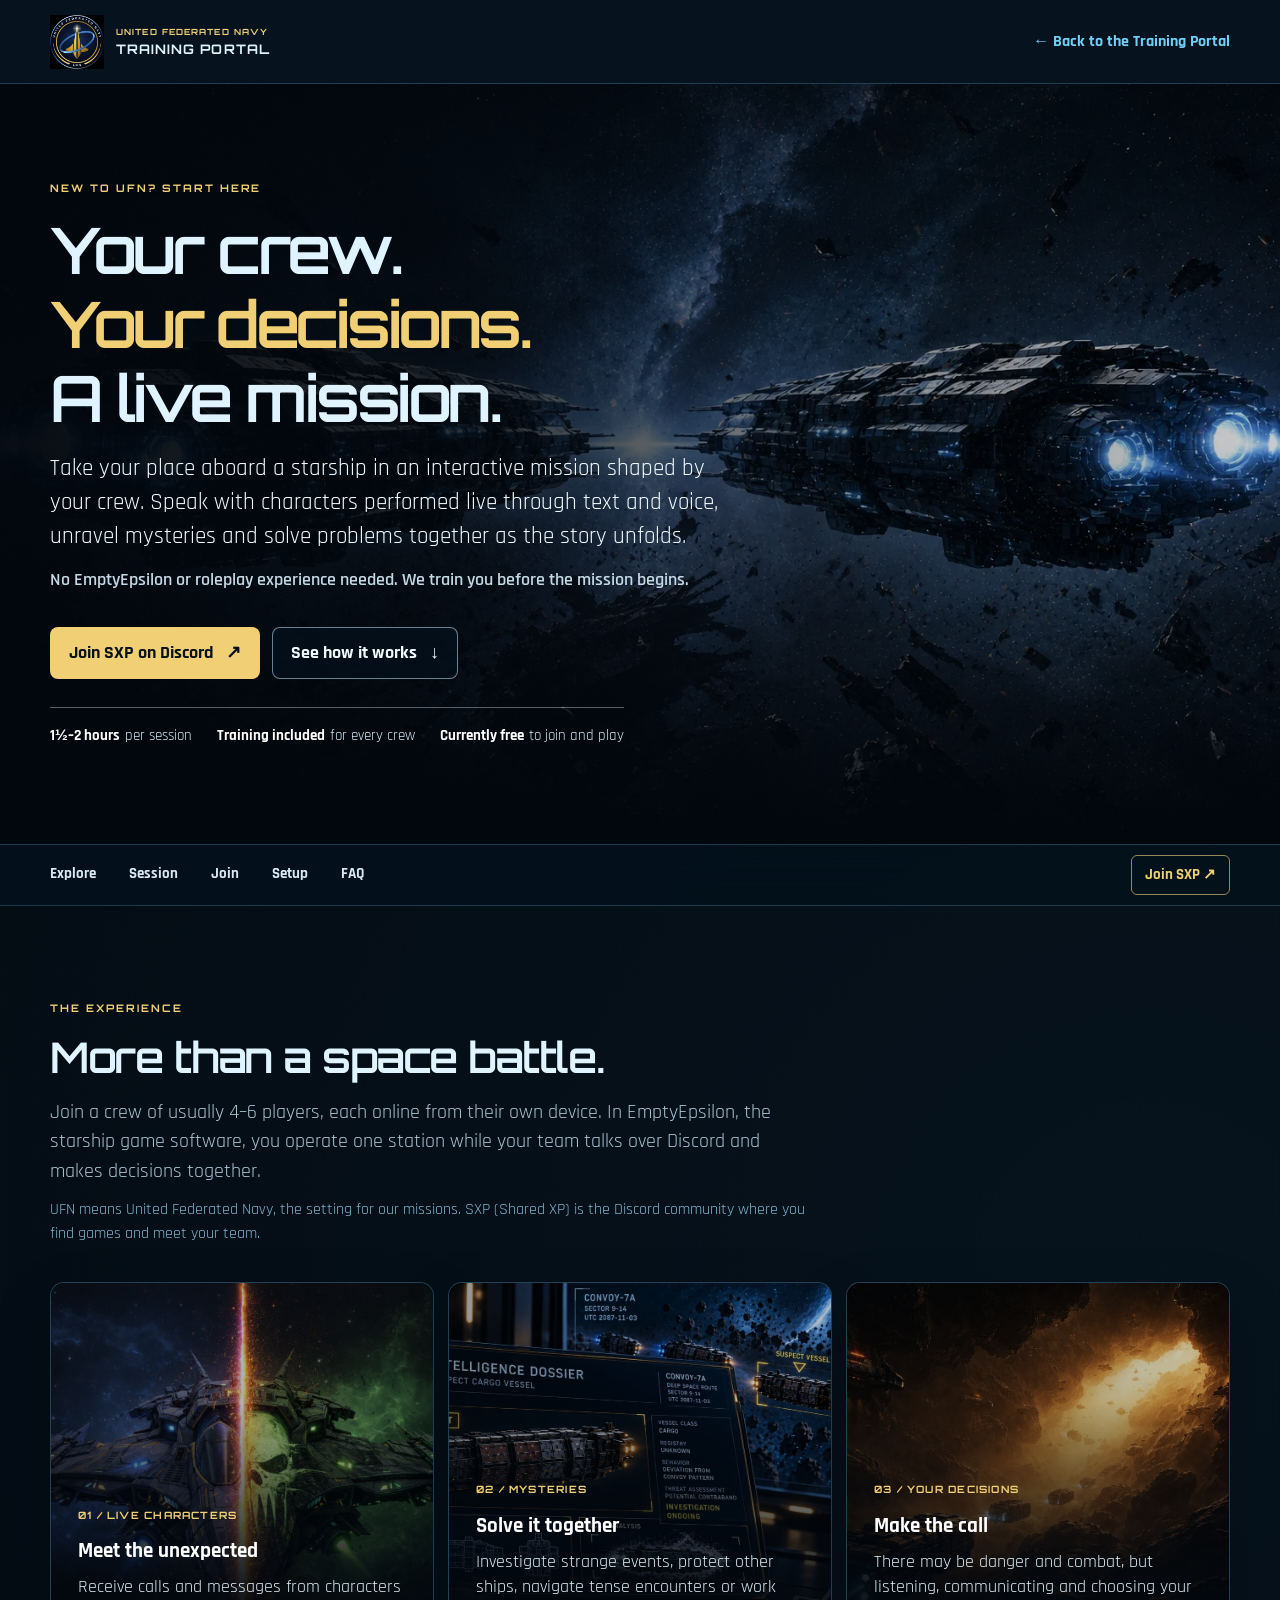
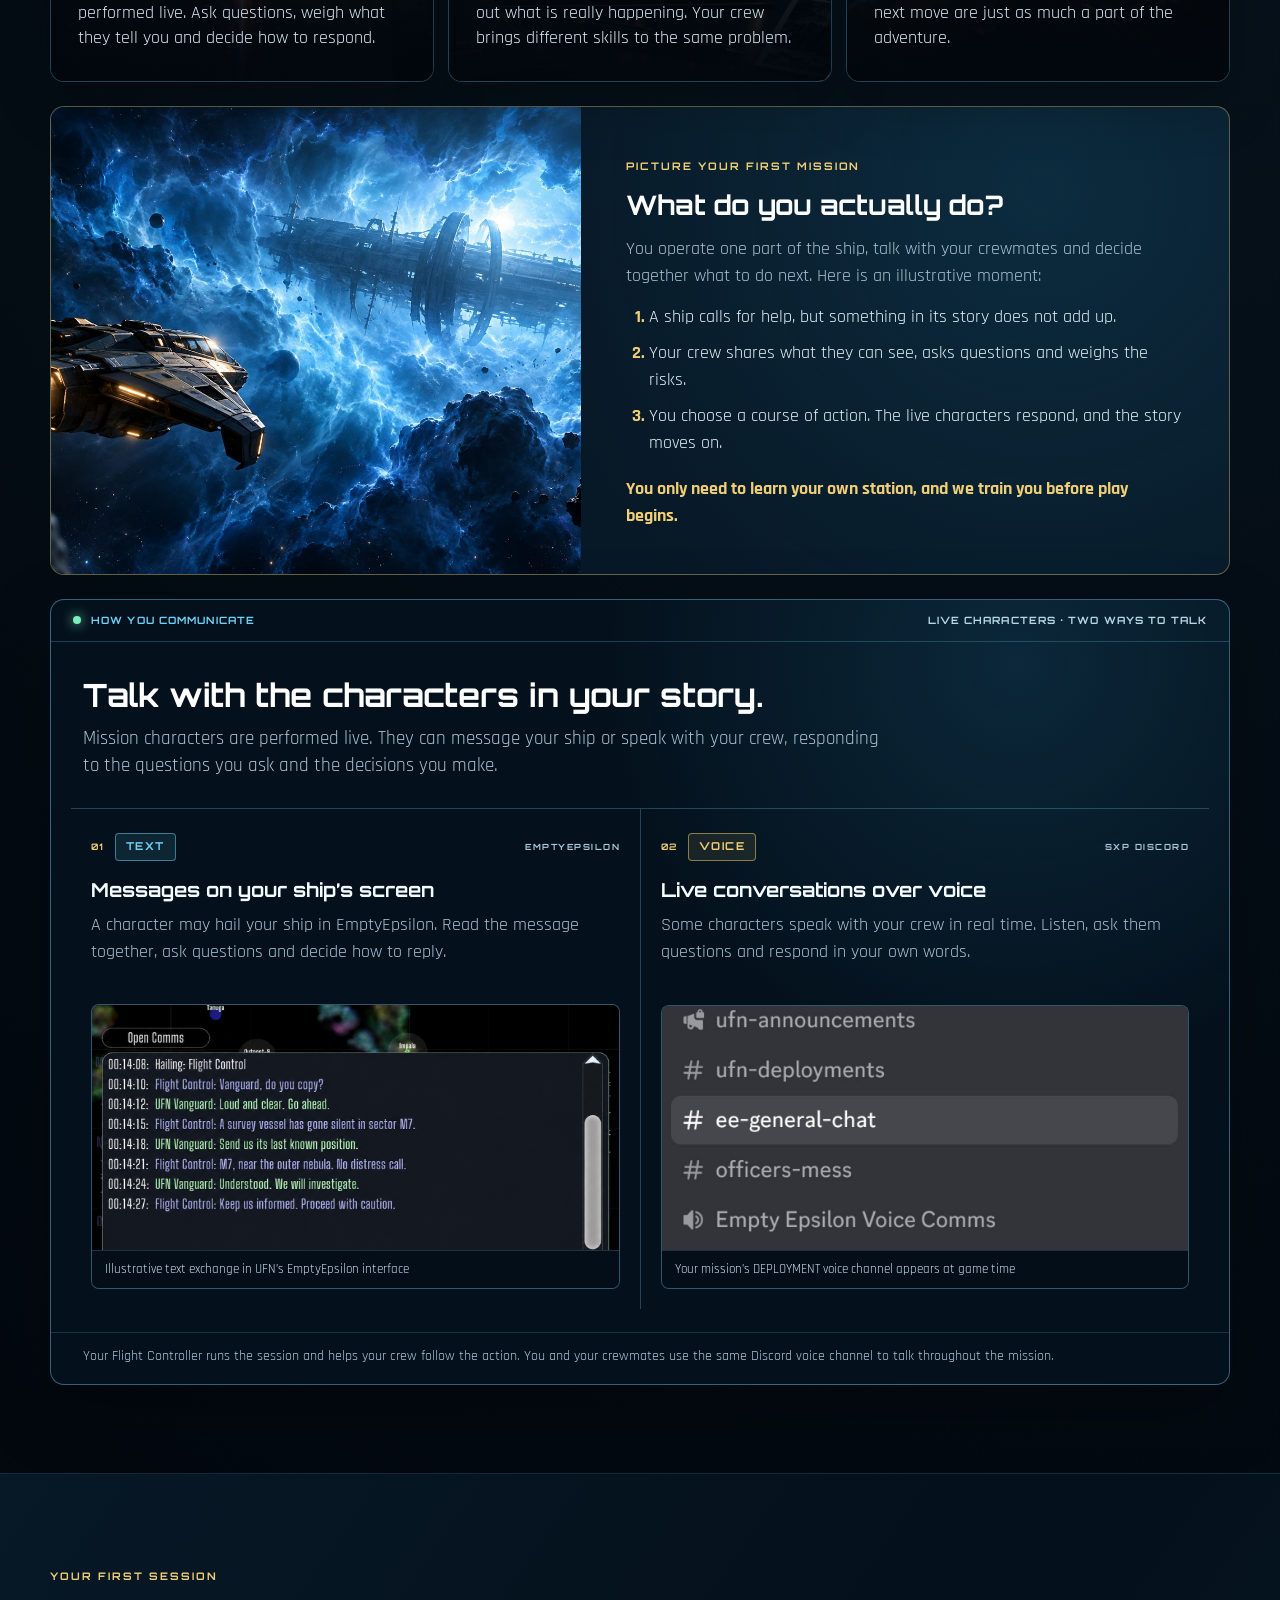
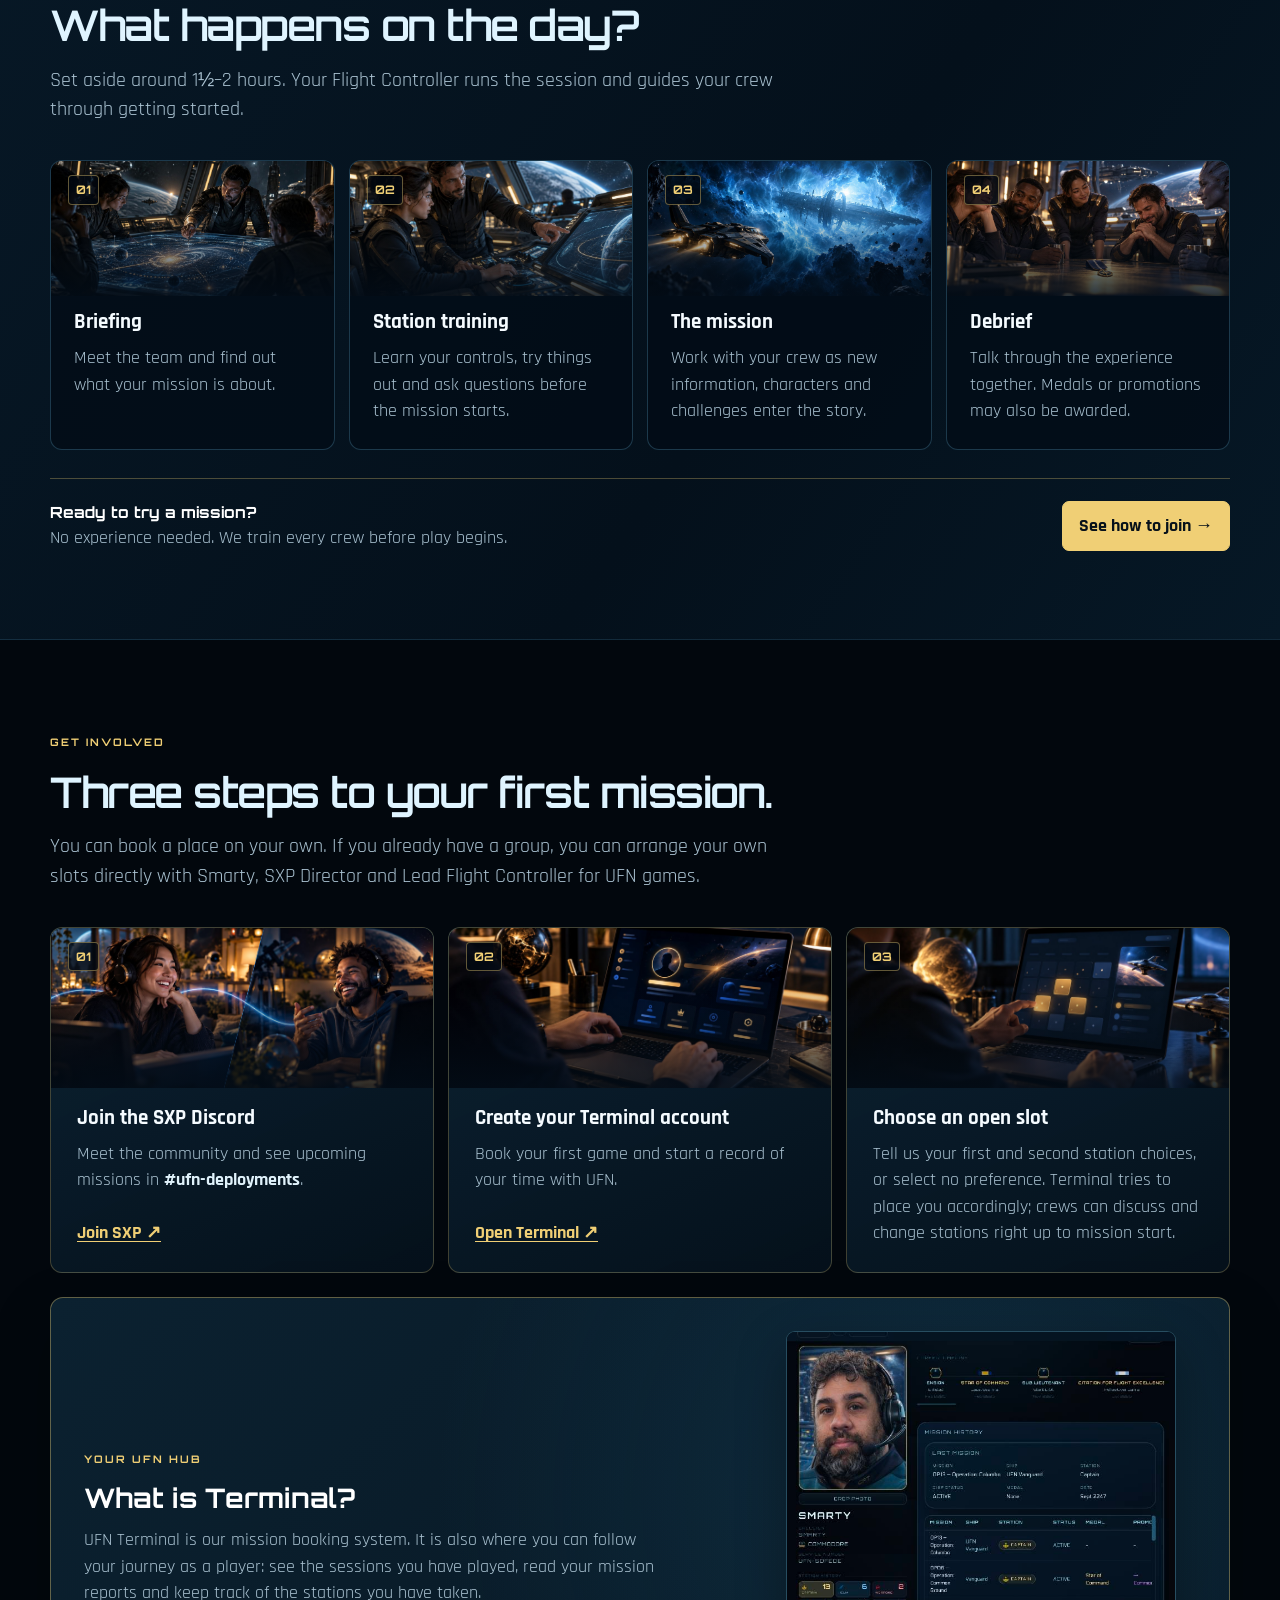
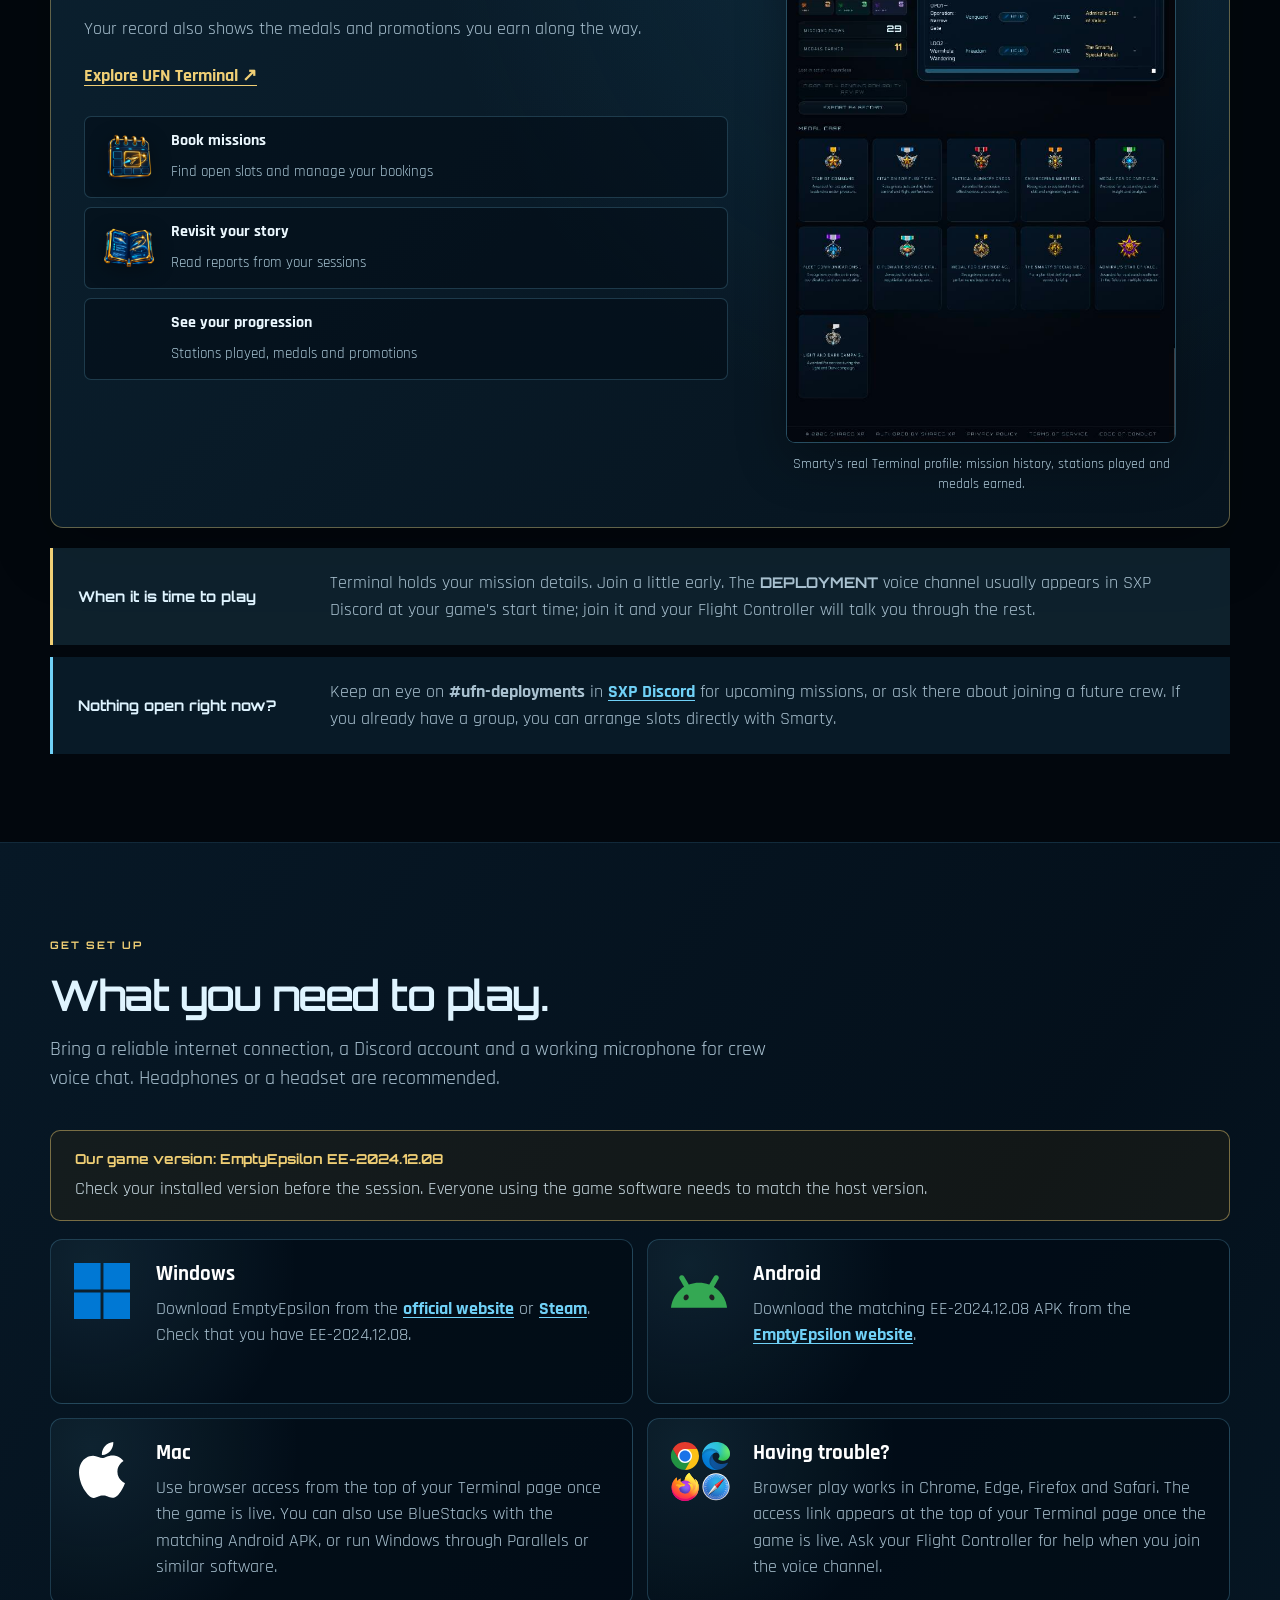
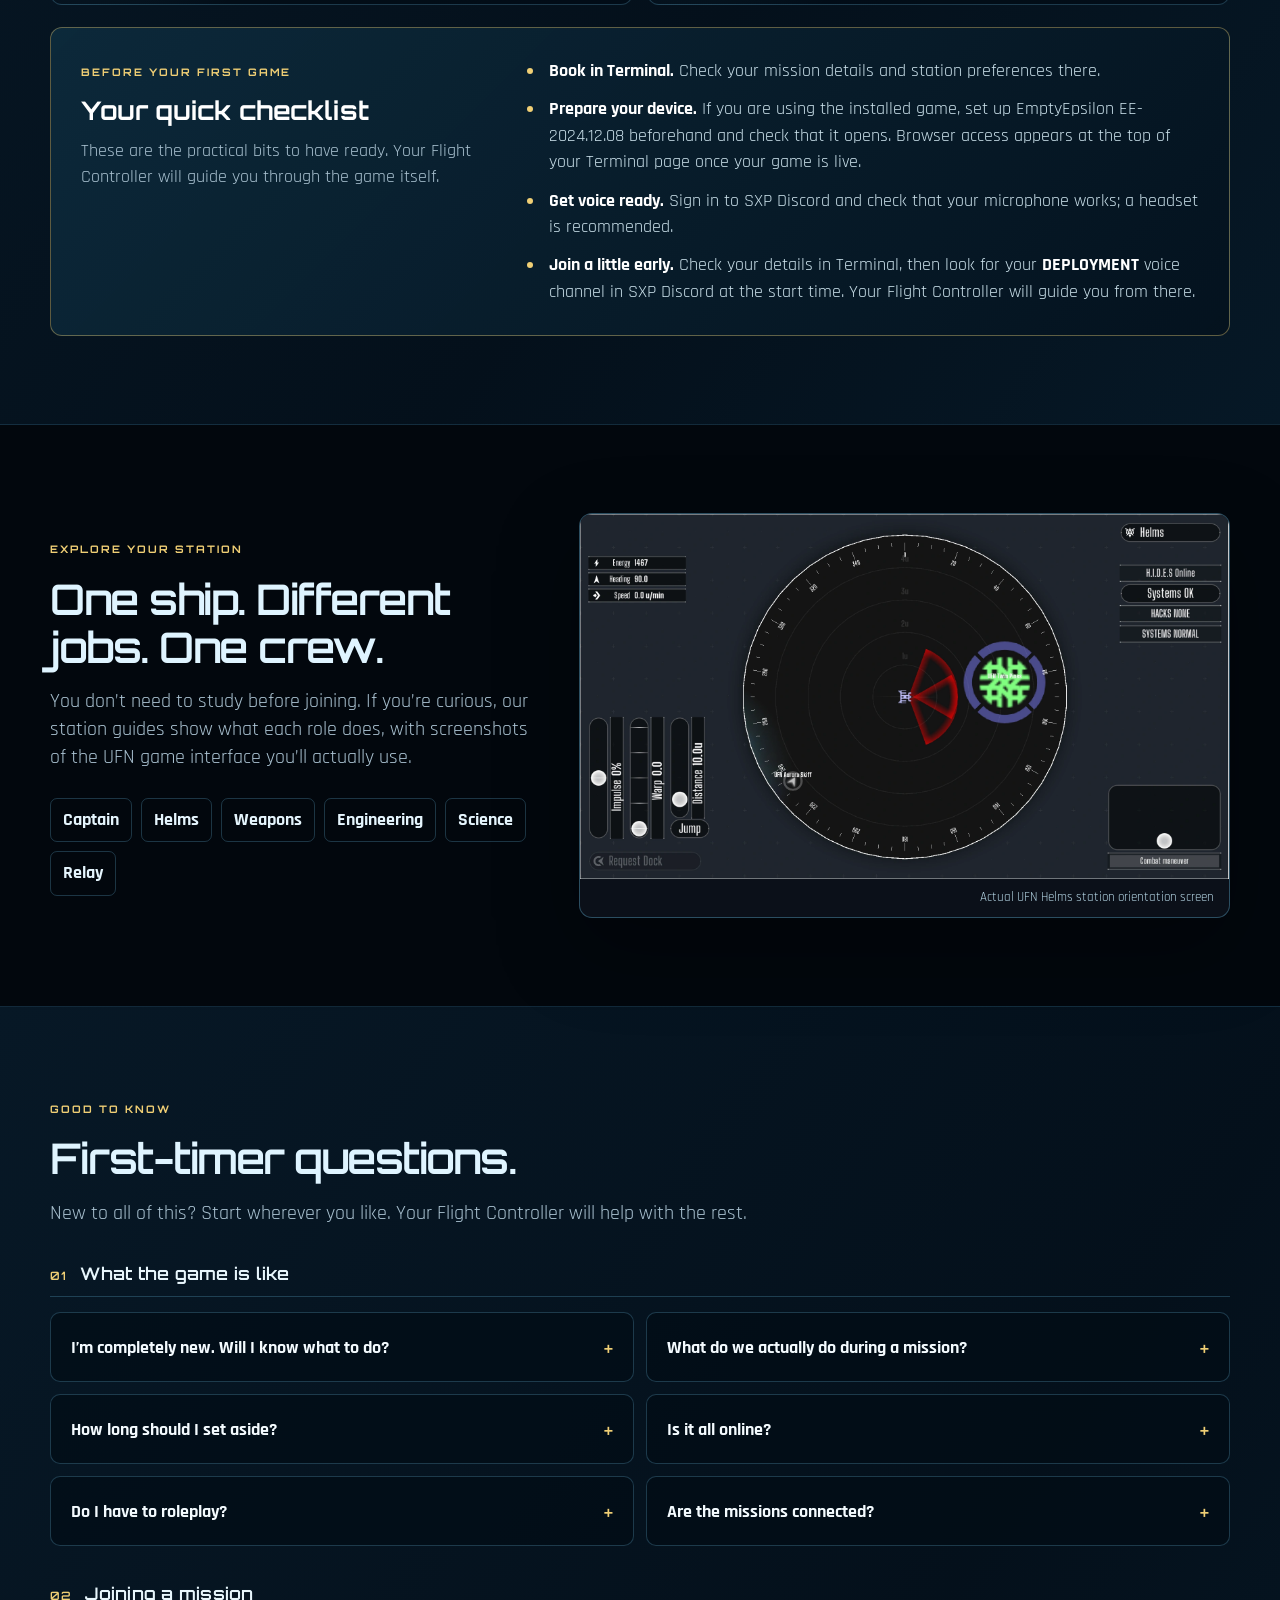
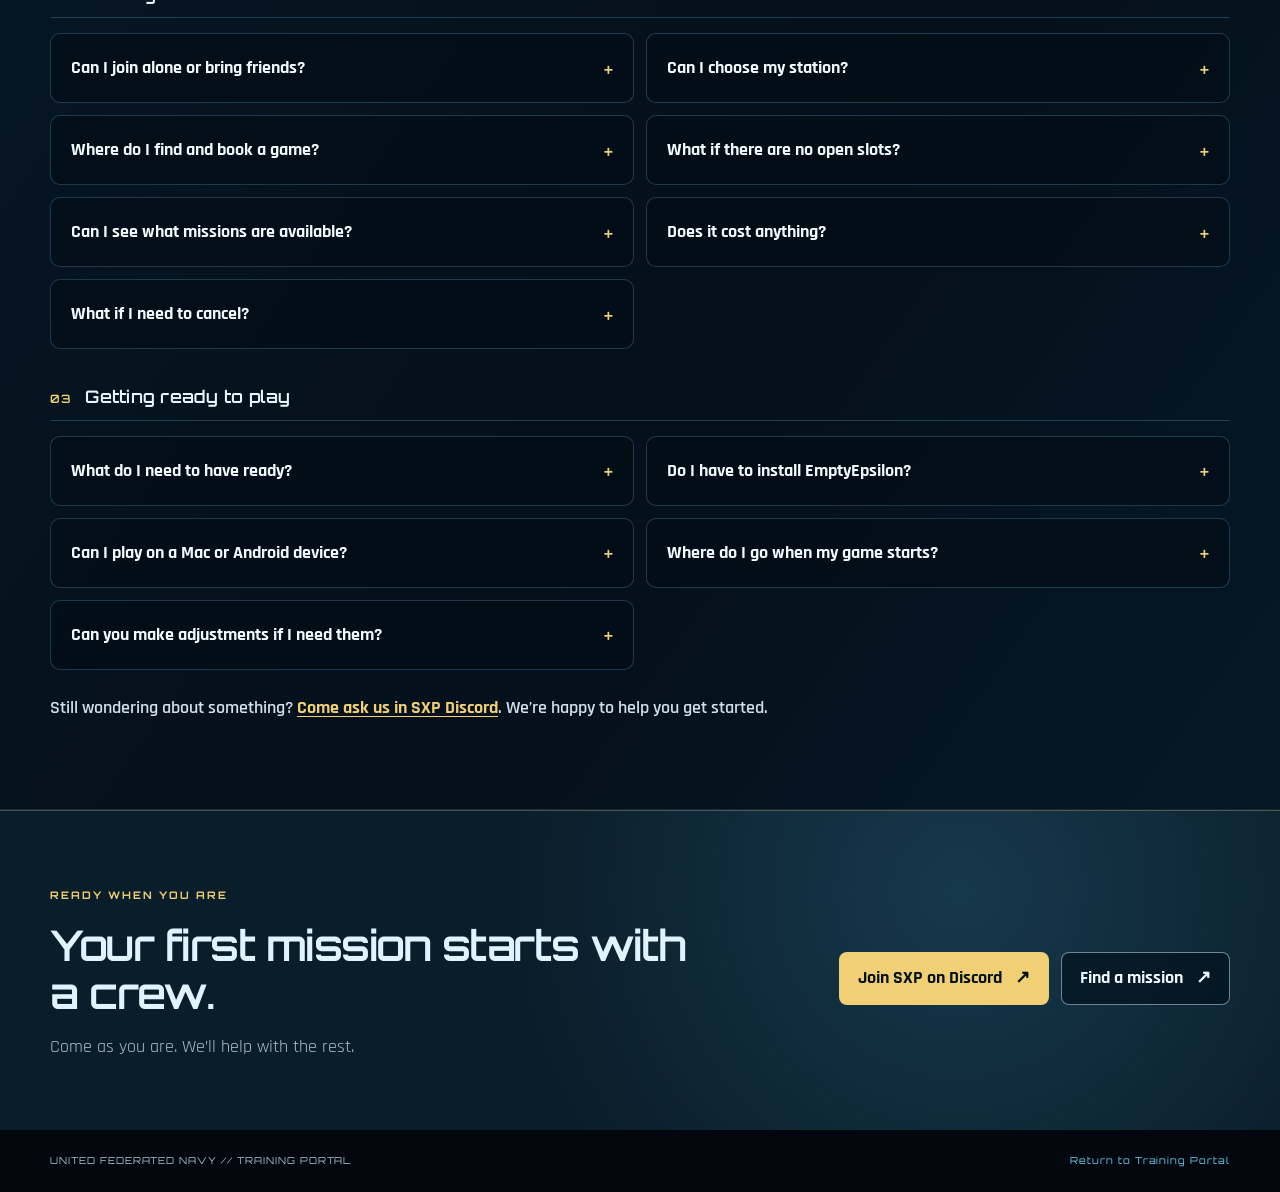
==== commit b9cceca7: "Group newcomer FAQ by topic" ====
--- a/new-to-ufn.html
+++ b/new-to-ufn.html
@@ -10,7 +10,7 @@
   <link rel="preconnect" href="https://fonts.googleapis.com" />
   <link rel="preconnect" href="https://fonts.gstatic.com" crossorigin />
   <link href="https://fonts.googleapis.com/css2?family=Orbitron:wght@400;500;600;700&family=Rajdhani:wght@400;500;600;700&display=swap" rel="stylesheet" />
-  <link rel="stylesheet" href="new-to-ufn.css?v=20261016-faq1" />
+  <link rel="stylesheet" href="new-to-ufn.css?v=20261016-faq-groups1" />
 </head>
 <body>
   <a class="skip-link" href="#main">Skip to content</a>
@@ -217,25 +217,38 @@
     <section class="section section-dark faq-section" id="faq" aria-labelledby="faq-title">
       <div class="page-width">
         <div class="section-heading"><span class="eyebrow">GOOD TO KNOW</span><h2 id="faq-title">First-timer questions.</h2><p>New to all of this? Start wherever you like. Your Flight Controller will help with the rest.</p></div>
-        <div class="faq-grid">
-          <details><summary>I’m completely new. Will I know what to do?</summary><p>Yes! We start with a briefing and training on your station before the mission begins. You can ask questions as you go, and your Flight Controller will guide the crew.</p></details>
-          <details><summary>What do we actually do during a mission?</summary><p>You run one part of a starship with your crew, talk with characters performed live, follow clues and decide what to do together. Every mission has its own surprises.</p></details>
-          <details><summary>How long should I set aside?</summary><p>About 1½–2 hours. That includes the briefing, station training, the mission itself and a team debrief afterwards.</p></details>
-          <details><summary>Is it all online?</summary><p>Yes. Each player joins from their own device over the internet. You use Discord for voice and EmptyEpsilon—or our browser version—for the game.</p></details>
-          <details><summary>Do I have to roleplay?</summary><p>Only if you want to. Some people play a character; others keep things straightforward. Either way is welcome, as long as everyone treats the rest of the crew well.</p></details>
-          <details><summary>Can I join alone or bring friends?</summary><p>Both! You can take an open slot and join a crew of usually 4–6 players. If you have a group, ask Smarty in SXP Discord about arranging slots together.</p></details>
-          <details><summary>Can I choose my station?</summary><p>You can pick a first and second choice in Terminal, or say you have no preference. Terminal tries to match you, and your crew can still discuss or change stations right up to the start.</p></details>
-          <details><summary>Where do I find and book a game?</summary><p>Open slots are in <a href="https://terminal.ufn.systems/" target="_blank" rel="noopener noreferrer">Terminal</a>. You can also see upcoming missions in <strong>#ufn-deployments</strong> on SXP Discord. Once you book, Terminal keeps your mission details.</p></details>
-          <details><summary>What if there are no open slots?</summary><p>Keep an eye on <strong>#ufn-deployments</strong>, or ask in SXP Discord about a future mission. Already have a group? Smarty can help you arrange slots.</p></details>
-          <details><summary>What do I need to have ready?</summary><p>A reliable internet connection, a Discord account and a working microphone. Headphones or a headset help too. If you’re using the installed game, set it up before your session and join a little early.</p></details>
-          <details><summary>Do I have to install EmptyEpsilon?</summary><p>If you want to use the game app, install the matching <strong>EE-2024.12.08</strong> version beforehand. You can also play in Chrome, Edge, Firefox or Safari; the browser link appears at the top of Terminal when your game is live.</p></details>
-          <details><summary>Can I play on a Mac or Android device?</summary><p>Yes. Android players can get the matching APK from the EmptyEpsilon website. On Mac, the easiest option is browser play through Terminal when your game is live. BlueStacks with the APK or Windows through Parallels are other options.</p></details>
-          <details><summary>Where do I go when my game starts?</summary><p>Check your mission details in Terminal and join a little early. A <strong>DEPLOYMENT</strong> voice channel usually appears in SXP Discord at the start time. Join it and your Flight Controller will take it from there.</p></details>
-          <details><summary>Are the missions connected?</summary><p>You can enjoy a standalone mission, or request our connected six-story campaign, which private groups often play together. You don’t need to commit to a campaign to try your first game.</p></details>
-          <details><summary>Can I see what missions are available?</summary><p>Yes. Have a look through the <a href="./#/general/deployments">missions on our Training Portal</a> to get a feel for the stories. When you’re ready to play, check Terminal for open slots.</p></details>
-          <details><summary>Can you make adjustments if I need them?</summary><p>We’ll do what we can. Message Smarty in <a href="https://discord.gg/VapwZsZkJE" target="_blank" rel="noopener noreferrer">SXP Discord</a> before your game, or talk to your Flight Controller on the day. We can often use less text or voice, or reduce the voice effects on characters. Tell us what would help.</p></details>
-          <details><summary>Does it cost anything?</summary><p>Not at the moment. Joining SXP, using Terminal and playing UFN Missions are all free.</p></details>
-          <details><summary>What if I need to cancel?</summary><p>That happens. Cancel in Terminal or let us know in <strong>#ufn-deployments</strong>. As much notice as you can give helps us offer the place to someone else.</p></details>
+        <div class="faq-group" aria-labelledby="faq-experience-title">
+          <div class="faq-group-heading"><span class="faq-group-index" aria-hidden="true">01</span><h3 id="faq-experience-title">What the game is like</h3></div>
+          <div class="faq-grid">
+            <details><summary>I’m completely new. Will I know what to do?</summary><p>Yes! We start with a briefing and training on your station before the mission begins. You can ask questions as you go, and your Flight Controller will guide the crew.</p></details>
+            <details><summary>What do we actually do during a mission?</summary><p>You run one part of a starship with your crew, talk with characters performed live, follow clues and decide what to do together. Every mission has its own surprises.</p></details>
+            <details><summary>How long should I set aside?</summary><p>About 1½–2 hours. That includes the briefing, station training, the mission itself and a team debrief afterwards.</p></details>
+            <details><summary>Is it all online?</summary><p>Yes. Each player joins from their own device over the internet. You use Discord for voice and EmptyEpsilon—or our browser version—for the game.</p></details>
+            <details><summary>Do I have to roleplay?</summary><p>Only if you want to. Some people play a character; others keep things straightforward. Either way is welcome, as long as everyone treats the rest of the crew well.</p></details>
+            <details><summary>Are the missions connected?</summary><p>You can enjoy a standalone mission, or request our connected six-story campaign, which private groups often play together. You don’t need to commit to a campaign to try your first game.</p></details>
+          </div>
+        </div>
+        <div class="faq-group" aria-labelledby="faq-joining-title">
+          <div class="faq-group-heading"><span class="faq-group-index" aria-hidden="true">02</span><h3 id="faq-joining-title">Joining a mission</h3></div>
+          <div class="faq-grid">
+            <details><summary>Can I join alone or bring friends?</summary><p>Both! You can take an open slot and join a crew of usually 4–6 players. If you have a group, ask Smarty in SXP Discord about arranging slots together.</p></details>
+            <details><summary>Can I choose my station?</summary><p>You can pick a first and second choice in Terminal, or say you have no preference. Terminal tries to match you, and your crew can still discuss or change stations right up to the start.</p></details>
+            <details><summary>Where do I find and book a game?</summary><p>Open slots are in <a href="https://terminal.ufn.systems/" target="_blank" rel="noopener noreferrer">Terminal</a>. You can also see upcoming missions in <strong>#ufn-deployments</strong> on SXP Discord. Once you book, Terminal keeps your mission details.</p></details>
+            <details><summary>What if there are no open slots?</summary><p>Keep an eye on <strong>#ufn-deployments</strong>, or ask in SXP Discord about a future mission. Already have a group? Smarty can help you arrange slots.</p></details>
+            <details><summary>Can I see what missions are available?</summary><p>Yes. Have a look through the <a href="./#/general/deployments">missions on our Training Portal</a> to get a feel for the stories. When you’re ready to play, check Terminal for open slots.</p></details>
+            <details><summary>Does it cost anything?</summary><p>Not at the moment. Joining SXP, using Terminal and playing UFN Missions are all free.</p></details>
+            <details><summary>What if I need to cancel?</summary><p>That happens. Cancel in Terminal or let us know in <strong>#ufn-deployments</strong>. As much notice as you can give helps us offer the place to someone else.</p></details>
+          </div>
+        </div>
+        <div class="faq-group" aria-labelledby="faq-ready-title">
+          <div class="faq-group-heading"><span class="faq-group-index" aria-hidden="true">03</span><h3 id="faq-ready-title">Getting ready to play</h3></div>
+          <div class="faq-grid">
+            <details><summary>What do I need to have ready?</summary><p>A reliable internet connection, a Discord account and a working microphone. Headphones or a headset help too. If you’re using the installed game, set it up before your session and join a little early.</p></details>
+            <details><summary>Do I have to install EmptyEpsilon?</summary><p>If you want to use the game app, install the matching <strong>EE-2024.12.08</strong> version beforehand. You can also play in Chrome, Edge, Firefox or Safari; the browser link appears at the top of Terminal when your game is live.</p></details>
+            <details><summary>Can I play on a Mac or Android device?</summary><p>Yes. Android players can get the matching APK from the EmptyEpsilon website. On Mac, the easiest option is browser play through Terminal when your game is live. BlueStacks with the APK or Windows through Parallels are other options.</p></details>
+            <details><summary>Where do I go when my game starts?</summary><p>Check your mission details in Terminal and join a little early. A <strong>DEPLOYMENT</strong> voice channel usually appears in SXP Discord at the start time. Join it and your Flight Controller will take it from there.</p></details>
+            <details><summary>Can you make adjustments if I need them?</summary><p>We’ll do what we can. Message Smarty in <a href="https://discord.gg/VapwZsZkJE" target="_blank" rel="noopener noreferrer">SXP Discord</a> before your game, or talk to your Flight Controller on the day. We can often use less text or voice, or reduce the voice effects on characters. Tell us what would help.</p></details>
+          </div>
         </div>
         <p class="support-note">Still wondering about something? <a href="https://discord.gg/VapwZsZkJE" target="_blank" rel="noopener noreferrer">Come ask us in SXP Discord</a>. We’re happy to help you get started.</p>
       </div>
--- a/new-to-ufn.css
+++ b/new-to-ufn.css
@@ -182,6 +182,10 @@
 .station-screen { overflow: hidden; margin: 0; border: 1px solid rgba(112, 209, 247, .32); border-radius: 13px; background: #0b1019; box-shadow: 0 30px 80px rgba(0, 0, 0, .35); }
 .station-screen img { display: block; width: 100%; height: auto; }
 .station-screen figcaption { padding: 9px 15px; color: #b4d5e4; font-size: .83rem; text-align: right; }
+.faq-group + .faq-group { margin-top: 38px; }
+.faq-group-heading { display: flex; align-items: baseline; gap: 13px; margin-bottom: 15px; padding-bottom: 12px; border-bottom: 1px solid rgba(112, 209, 247, .23); }
+.faq-group-heading h3 { margin: 0; color: #e7f6fc; font-family: Orbitron, sans-serif; font-size: 1.08rem; font-weight: 600; letter-spacing: .015em; }
+.faq-group-index { flex: none; color: var(--gold); font-family: Orbitron, sans-serif; font-size: .72rem; font-weight: 600; letter-spacing: .1em; }
 .faq-grid { display: grid; grid-template-columns: repeat(2, minmax(0, 1fr)); align-items: start; gap: 12px; }
 .faq-grid details { min-width: 0; border: 1px solid var(--line); border-radius: 10px; background: rgba(2, 12, 22, .67); }
 .faq-grid details[open] { border-color: rgba(240, 207, 117, .46); background: rgba(7, 27, 42, .86); }
@@ -242,6 +246,7 @@
   .section-heading p, .station-copy p { font-size: 1.1rem; }
   .feature-content, .platform-grid article { padding: 21px; }
   .session-steps, .platform-grid, .faq-grid { grid-template-columns: 1fr; }
+  .faq-group + .faq-group { margin-top: 33px; }
   .session-steps li, .platform-grid article { min-height: 0; }
   .session-cta { align-items: flex-start; flex-direction: column; }
   .session-steps .card-art, .join-steps .card-art { height: 150px; }
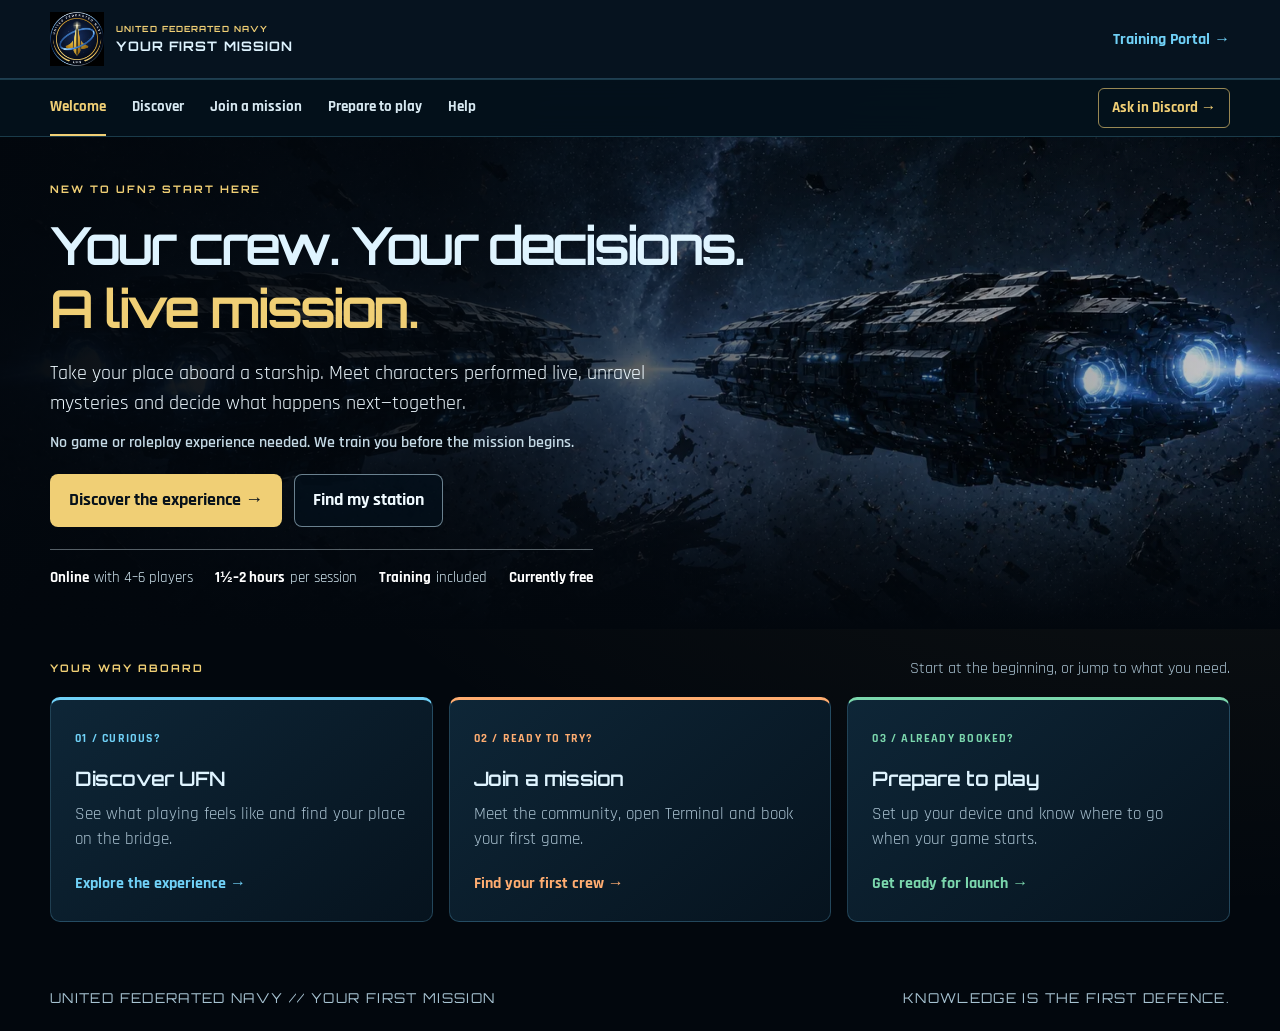
==== commit 9e7fa4b1: "Restructure New to UFN onboarding with station finder and guided player journey" ====
--- a/new-to-ufn.html
+++ b/new-to-ufn.html
@@ -1,263 +1,172 @@
-<!doctype html>
-<html lang="en-GB">
-<head>
-  <meta charset="utf-8" />
-  <meta name="viewport" content="width=device-width, initial-scale=1" />
-  <meta name="theme-color" content="#02070d" />
-  <meta name="description" content="New to UFN Missions? Discover live, interactive space adventures, learn what happens in a game, and find out how to join your first crew." />
-  <title>New to UFN? Start Here | UFN Training Portal</title>
-  <link rel="icon" type="image/png" sizes="32x32" href="assets/app-icons/favicon-32.png" />
-  <link rel="preconnect" href="https://fonts.googleapis.com" />
-  <link rel="preconnect" href="https://fonts.gstatic.com" crossorigin />
-  <link href="https://fonts.googleapis.com/css2?family=Orbitron:wght@400;500;600;700&family=Rajdhani:wght@400;500;600;700&display=swap" rel="stylesheet" />
-  <link rel="stylesheet" href="new-to-ufn.css?v=20261016-faq-groups1" />
-</head>
-<body>
-  <a class="skip-link" href="#main">Skip to content</a>
-  <header class="site-header">
-    <a class="brand" href="./#/home" aria-label="UFN Training Portal home">
-      <img src="assets/ufn-logo.webp" alt="" width="64" height="64" />
-      <span><small>UNITED FEDERATED NAVY</small><strong>TRAINING PORTAL</strong></span>
-    </a>
-    <a class="header-back" href="./#/home">← Back to the Training Portal</a>
-  </header>
+<!DOCTYPE html>
 
-  <main id="main">
-    <section class="hero" aria-labelledby="hero-title">
-      <img class="hero-art" src="assets/deployments/op07-counterfeit.webp" alt="Two spacecraft facing one another against a star-filled background" fetchpriority="high" />
-      <div class="hero-shade"></div>
-      <div class="hero-content page-width">
-        <span class="eyebrow">NEW TO UFN? START HERE</span>
-        <h1 id="hero-title">Your crew.<br /><em>Your decisions.</em><br />A live mission.</h1>
-        <p class="hero-lead">Take your place aboard a starship in an interactive mission shaped by your crew. Speak with characters performed live through text and voice, unravel mysteries and solve problems together as the story unfolds.</p>
-        <p class="hero-reassurance">No EmptyEpsilon or roleplay experience needed. We train you before the mission begins.</p>
-        <div class="hero-actions">
-          <a class="button button-primary" href="https://discord.gg/VapwZsZkJE" target="_blank" rel="noopener noreferrer">Join SXP on Discord <span aria-hidden="true">↗</span></a>
-          <a class="button button-outline" href="#the-experience">See how it works <span aria-hidden="true">↓</span></a>
-        </div>
-        <div class="hero-facts" aria-label="Game at a glance">
-          <span><strong>1½–2 hours</strong> per session</span>
-          <span><strong>Training included</strong> for every crew</span>
-          <span><strong>Currently free</strong> to join and play</span>
-        </div>
-      </div>
-    </section>
-
-    <nav class="page-nav" aria-label="On this page">
-      <div class="page-nav-inner page-width">
-        <div class="page-nav-links">
-          <a href="#the-experience">Explore</a>
-          <a href="#session-title">Session</a>
-          <a href="#join">Join</a>
-          <a href="#equipment">Setup</a>
-          <a href="#faq">FAQ</a>
-        </div>
-        <a class="page-nav-action" href="https://discord.gg/VapwZsZkJE" target="_blank" rel="noopener noreferrer">Join SXP <span aria-hidden="true">↗</span></a>
-      </div>
-    </nav>
-
-    <section class="section intro page-width" id="the-experience" aria-labelledby="experience-title">
-      <div class="section-heading">
-        <span class="eyebrow">THE EXPERIENCE</span>
-        <h2 id="experience-title">More than a space battle.</h2>
-        <p>Join a crew of usually 4–6 players, each online from their own device. In EmptyEpsilon, the starship game software, you operate one station while your team talks over Discord and makes decisions together.</p>
-        <p class="intro-glossary">UFN means United Federated Navy, the setting for our missions. SXP (Shared XP) is the Discord community where you find games and meet your team.</p>
-      </div>
-      <div class="experience-grid">
-        <article class="feature-card">
-          <img src="assets/deployments/op05-thin-ice.webp" alt="" loading="lazy" />
-          <div class="feature-content"><span class="feature-number">01 / LIVE CHARACTERS</span>
-          <h3>Meet the unexpected</h3>
-          <p>Receive calls and messages from characters performed live. Ask questions, weigh what they tell you and decide how to respond.</p></div>
-        </article>
-        <article class="feature-card">
-          <img src="assets/deployments/op13-columbo.webp" alt="" loading="lazy" />
-          <div class="feature-content"><span class="feature-number">02 / MYSTERIES</span>
-          <h3>Solve it together</h3>
-          <p>Investigate strange events, protect other ships, navigate tense encounters or work out what is really happening. Your crew brings different skills to the same problem.</p></div>
-        </article>
-        <article class="feature-card">
-          <img src="assets/deployments/op01-narrow-gate.webp" alt="" loading="lazy" />
-          <div class="feature-content"><span class="feature-number">03 / YOUR DECISIONS</span>
-          <h3>Make the call</h3>
-          <p>There may be danger and combat, but listening, communicating and choosing your next move are just as much a part of the adventure.</p></div>
-        </article>
-      </div>
-      <div class="mission-example" aria-labelledby="example-title">
-        <div class="mission-example-art"><img src="assets/newcomer-art/mission.jpg" alt="A starship approaching an unfamiliar vessel in space" loading="lazy" width="1792" height="1024" /></div>
-        <div class="mission-example-copy">
-          <span class="eyebrow">PICTURE YOUR FIRST MISSION</span>
-          <h3 id="example-title">What do you actually do?</h3>
-          <p>You operate one part of the ship, talk with your crewmates and decide together what to do next. Here is an illustrative moment:</p>
-          <ol>
-            <li>A ship calls for help, but something in its story does not add up.</li>
-            <li>Your crew shares what they can see, asks questions and weighs the risks.</li>
-            <li>You choose a course of action. The live characters respond, and the story moves on.</li>
-          </ol>
-          <p class="example-reassurance">You only need to learn your own station, and we train you before play begins.</p>
-        </div>
-      </div>
-      <div class="comms-visual" aria-labelledby="comms-title">
-        <div class="comms-topline"><span class="signal-dot"></span> HOW YOU COMMUNICATE <span>LIVE CHARACTERS · TWO WAYS TO TALK</span></div>
-        <div class="comms-intro"><h3 id="comms-title">Talk with the characters in your story.</h3><p>Mission characters are performed live. They can message your ship or speak with your crew, responding to the questions you ask and the decisions you make.</p></div>
-        <div class="comms-split">
-          <article class="comms-pane comms-pane-text">
-            <div class="comms-mode"><span class="comms-mode-number">01</span><span class="comms-mode-tag">TEXT</span><span class="comms-mode-platform">EMPTYEPSILON</span></div>
-            <h4>Messages on your ship’s screen</h4>
-            <p>A character may hail your ship in EmptyEpsilon. Read the message together, ask questions and decide how to reply.</p>
-            <figure class="comms-screenshot">
-              <img src="assets/screens/ufn-flight-control-vanguard-comms.png" alt="UFN EmptyEpsilon communications window with an illustrative exchange between Flight Control and UFN Vanguard" loading="lazy" width="1444" height="1089" />
-              <figcaption>Illustrative text exchange in UFN’s EmptyEpsilon interface</figcaption>
-            </figure>
-          </article>
-          <article class="comms-pane comms-pane-voice">
-            <div class="comms-mode"><span class="comms-mode-number">02</span><span class="comms-mode-tag">VOICE</span><span class="comms-mode-platform">SXP DISCORD</span></div>
-            <h4>Live conversations over voice</h4>
-            <p>Some characters speak with your crew in real time. Listen, ask them questions and respond in your own words.</p>
-            <figure class="comms-screenshot">
-              <img src="assets/screens/sxp-discord-channels.jpg" alt="Shared XP Discord server showing the Empty Epsilon channels, including ufn-deployments and Empty Epsilon Voice Comms" loading="lazy" width="1280" height="1250" />
-              <figcaption>Your mission’s DEPLOYMENT voice channel appears at game time</figcaption>
-            </figure>
-          </article>
-        </div>
-        <p class="visual-note">Your Flight Controller runs the session and helps your crew follow the action. You and your crewmates use the same Discord voice channel to talk throughout the mission.</p>
-      </div>
-    </section>
-
-    <section class="section section-dark" aria-labelledby="session-title">
-      <div class="page-width">
-        <div class="section-heading">
-          <span class="eyebrow">YOUR FIRST SESSION</span>
-          <h2 id="session-title">What happens on the day?</h2>
-          <p>Set aside around 1½–2 hours. Your Flight Controller runs the session and guides your crew through getting started.</p>
-        </div>
-        <ol class="session-steps">
-          <li><div class="card-art"><img src="assets/newcomer-art/briefing.jpg" alt="" loading="lazy" width="1792" height="1024" /><span class="step-index">01</span></div><div class="card-body"><h3>Briefing</h3><p>Meet the team and find out what your mission is about.</p></div></li>
-          <li><div class="card-art"><img src="assets/newcomer-art/training.jpg" alt="" loading="lazy" width="1792" height="1024" /><span class="step-index">02</span></div><div class="card-body"><h3>Station training</h3><p>Learn your controls, try things out and ask questions before the mission starts.</p></div></li>
-          <li><div class="card-art"><img src="assets/newcomer-art/mission.jpg" alt="" loading="lazy" width="1792" height="1024" /><span class="step-index">03</span></div><div class="card-body"><h3>The mission</h3><p>Work with your crew as new information, characters and challenges enter the story.</p></div></li>
-          <li><div class="card-art"><img src="assets/newcomer-art/debrief.jpg" alt="" loading="lazy" width="1792" height="1024" /><span class="step-index">04</span></div><div class="card-body"><h3>Debrief</h3><p>Talk through the experience together. Medals or promotions may also be awarded.</p></div></li>
-        </ol>
-        <div class="session-cta"><div><strong>Ready to try a mission?</strong><span>No experience needed. We train every crew before play begins.</span></div><a href="#join">See how to join <span aria-hidden="true">→</span></a></div>
-      </div>
-    </section>
-
-    <section class="section page-width join-section" id="join" aria-labelledby="join-title">
-      <div class="section-heading">
-        <span class="eyebrow">GET INVOLVED</span>
-        <h2 id="join-title">Three steps to your first mission.</h2>
-        <p>You can book a place on your own. If you already have a group, you can arrange your own slots directly with Smarty, SXP Director and Lead Flight Controller for UFN games.</p>
-      </div>
-      <ol class="join-steps">
-        <li><div class="card-art"><img src="assets/newcomer-art/community.jpg" alt="" loading="lazy" width="1792" height="1024" /><span class="step-index">01</span></div><div class="card-body"><h3>Join the SXP Discord</h3><p>Meet the community and see upcoming missions in <strong>#ufn-deployments</strong>.</p><a href="https://discord.gg/VapwZsZkJE" target="_blank" rel="noopener noreferrer">Join SXP <span aria-hidden="true">↗</span></a></div></li>
-        <li><div class="card-art"><img src="assets/newcomer-art/terminal.jpg" alt="" loading="lazy" width="1792" height="1024" /><span class="step-index">02</span></div><div class="card-body"><h3>Create your Terminal account</h3><p>Book your first game and start a record of your time with UFN.</p><a href="https://terminal.ufn.systems/" target="_blank" rel="noopener noreferrer">Open Terminal <span aria-hidden="true">↗</span></a></div></li>
-        <li><div class="card-art"><img src="assets/newcomer-art/booking.jpg" alt="" loading="lazy" width="1792" height="1024" /><span class="step-index">03</span></div><div class="card-body"><h3>Choose an open slot</h3><p>Tell us your first and second station choices, or select no preference. Terminal tries to place you accordingly; crews can discuss and change stations right up to mission start.</p></div></li>
-      </ol>
-      <section class="terminal-explainer" aria-labelledby="terminal-title">
-        <div class="terminal-content">
-          <div class="terminal-explainer-copy">
-            <span class="eyebrow">YOUR UFN HUB</span>
-            <h3 id="terminal-title">What is Terminal?</h3>
-            <p>UFN Terminal is our mission booking system. It is also where you can follow your journey as a player: see the sessions you have played, read your mission reports and keep track of the stations you have taken.</p>
-            <p>Your record also shows the medals and promotions you earn along the way.</p>
-            <a href="https://terminal.ufn.systems/" target="_blank" rel="noopener noreferrer">Explore UFN Terminal <span aria-hidden="true">↗</span></a>
-          </div>
-          <div class="terminal-explainer-list" aria-label="What Terminal helps you do">
-            <div><img src="assets/newcomer-art/terminal-booking.png" alt="" loading="lazy" decoding="async" width="1024" height="1024" /><strong>Book missions</strong><small>Find open slots and manage your bookings</small></div>
-            <div><img src="assets/newcomer-art/terminal-story.png" alt="" loading="lazy" decoding="async" width="1024" height="1024" /><strong>Revisit your story</strong><small>Read reports from your sessions</small></div>
-            <div><img src="assets/newcomer-art/terminal-progression.png" alt="" loading="lazy" decoding="async" width="1024" height="1024" /><strong>See your progression</strong><small>Stations played, medals and promotions</small></div>
-          </div>
-        </div>
-        <figure class="terminal-portal-preview">
-          <img src="assets/screens/terminal-player-portal.jpg" alt="A real UFN Terminal player portal showing Smarty's profile, station totals, mission history and medal case" loading="lazy" width="699" height="1277" />
-          <figcaption>Smarty's real Terminal profile: mission history, stations played and medals earned.</figcaption>
-        </figure>
-      </section>
-      <div class="joining-note"><strong>When it is time to play</strong><p>Terminal holds your mission details. Join a little early. The <strong>DEPLOYMENT</strong> voice channel usually appears in SXP Discord at your game’s start time; join it and your Flight Controller will talk you through the rest.</p></div>
-      <div class="availability-note"><strong>Nothing open right now?</strong><p>Keep an eye on <strong>#ufn-deployments</strong> in <a href="https://discord.gg/VapwZsZkJE" target="_blank" rel="noopener noreferrer">SXP Discord</a> for upcoming missions, or ask there about joining a future crew. If you already have a group, you can arrange slots directly with Smarty.</p></div>
-    </section>
-
-    <section class="section section-dark equipment-section" id="equipment" aria-labelledby="equipment-title">
-      <div class="page-width">
-        <div class="section-heading">
-          <span class="eyebrow">GET SET UP</span>
-          <h2 id="equipment-title">What you need to play.</h2>
-          <p>Bring a reliable internet connection, a Discord account and a working microphone for crew voice chat. Headphones or a headset are recommended.</p>
-        </div>
-        <div class="version-callout"><strong>Our game version: EmptyEpsilon EE-2024.12.08</strong><span>Check your installed version before the session. Everyone using the game software needs to match the host version.</span></div>
-        <div class="platform-grid">
-          <article><img class="platform-icon" src="assets/brand-icons/windows.svg" alt="" loading="lazy" width="56" height="56" /><div><h3>Windows</h3><p>Download EmptyEpsilon from the <a href="https://daid.github.io/EmptyEpsilon/#tabs=5" target="_blank" rel="noopener noreferrer">official website</a> or <a href="https://store.steampowered.com/app/1907040/EmptyEpsilon/" target="_blank" rel="noopener noreferrer">Steam</a>. Check that you have EE-2024.12.08.</p></div></article>
-          <article><img class="platform-icon" src="assets/brand-icons/android.svg" alt="" loading="lazy" width="56" height="56" /><div><h3>Android</h3><p>Download the matching EE-2024.12.08 APK from the <a href="https://daid.github.io/EmptyEpsilon/#tabs=5" target="_blank" rel="noopener noreferrer">EmptyEpsilon website</a>.</p></div></article>
-          <article><img class="platform-icon platform-icon-apple" src="assets/brand-icons/apple.svg" alt="" loading="lazy" width="56" height="56" /><div><h3>Mac</h3><p>Use browser access from the top of your Terminal page once the game is live. You can also use BlueStacks with the matching Android APK, or run Windows through Parallels or similar software.</p></div></article>
-          <article><div class="browser-icons" aria-hidden="true"><img src="assets/brand-icons/chrome.svg" alt="" loading="lazy" width="28" height="28" /><img src="assets/brand-icons/edge.svg" alt="" loading="lazy" width="28" height="28" /><img src="assets/brand-icons/firefox.svg" alt="" loading="lazy" width="28" height="28" /><img src="assets/brand-icons/safari.svg" alt="" loading="lazy" width="28" height="28" /></div><div><h3>Having trouble?</h3><p>Browser play works in Chrome, Edge, Firefox and Safari. The access link appears at the top of your Terminal page once the game is live. Ask your Flight Controller for help when you join the voice channel.</p></div></article>
-        </div>
-        <div class="first-game-checklist" aria-labelledby="checklist-title">
-          <div><span class="eyebrow">BEFORE YOUR FIRST GAME</span><h3 id="checklist-title">Your quick checklist</h3><p>These are the practical bits to have ready. Your Flight Controller will guide you through the game itself.</p></div>
-          <ul>
-            <li><strong>Book in Terminal.</strong> Check your mission details and station preferences there.</li>
-            <li><strong>Prepare your device.</strong> If you are using the installed game, set up EmptyEpsilon EE-2024.12.08 beforehand and check that it opens. Browser access appears at the top of your Terminal page once your game is live.</li>
-            <li><strong>Get voice ready.</strong> Sign in to SXP Discord and check that your microphone works; a headset is recommended.</li>
-            <li><strong>Join a little early.</strong> Check your details in Terminal, then look for your <strong>DEPLOYMENT</strong> voice channel in SXP Discord at the start time. Your Flight Controller will guide you from there.</li>
-          </ul>
-        </div>
-      </div>
-    </section>
-
-    <section class="section page-width station-section" aria-labelledby="station-title">
-      <div class="station-copy">
-        <span class="eyebrow">EXPLORE YOUR STATION</span>
-        <h2 id="station-title">One ship. Different jobs. One crew.</h2>
-        <p>You don’t need to study before joining. If you’re curious, our station guides show what each role does, with screenshots of the UFN game interface you’ll actually use.</p>
-        <div class="station-links" aria-label="Station training guides">
-          <a href="./#/captain">Captain</a><a href="./#/helms">Helms</a><a href="./#/weapons">Weapons</a><a href="./#/engineering">Engineering</a><a href="./#/science">Science</a><a href="./#/relay">Relay</a>
-        </div>
-      </div>
-      <figure class="station-screen"><img src="assets/screens/helms.webp" alt="The UFN Helms station interface showing navigation controls, radar and UFN systems" loading="lazy" /><figcaption>Actual UFN Helms station orientation screen</figcaption></figure>
-    </section>
-
-    <section class="section section-dark faq-section" id="faq" aria-labelledby="faq-title">
-      <div class="page-width">
-        <div class="section-heading"><span class="eyebrow">GOOD TO KNOW</span><h2 id="faq-title">First-timer questions.</h2><p>New to all of this? Start wherever you like. Your Flight Controller will help with the rest.</p></div>
-        <div class="faq-group" aria-labelledby="faq-experience-title">
-          <div class="faq-group-heading"><span class="faq-group-index" aria-hidden="true">01</span><h3 id="faq-experience-title">What the game is like</h3></div>
-          <div class="faq-grid">
-            <details><summary>I’m completely new. Will I know what to do?</summary><p>Yes! We start with a briefing and training on your station before the mission begins. You can ask questions as you go, and your Flight Controller will guide the crew.</p></details>
-            <details><summary>What do we actually do during a mission?</summary><p>You run one part of a starship with your crew, talk with characters performed live, follow clues and decide what to do together. Every mission has its own surprises.</p></details>
-            <details><summary>How long should I set aside?</summary><p>About 1½–2 hours. That includes the briefing, station training, the mission itself and a team debrief afterwards.</p></details>
-            <details><summary>Is it all online?</summary><p>Yes. Each player joins from their own device over the internet. You use Discord for voice and EmptyEpsilon—or our browser version—for the game.</p></details>
-            <details><summary>Do I have to roleplay?</summary><p>Only if you want to. Some people play a character; others keep things straightforward. Either way is welcome, as long as everyone treats the rest of the crew well.</p></details>
-            <details><summary>Are the missions connected?</summary><p>You can enjoy a standalone mission, or request our connected six-story campaign, which private groups often play together. You don’t need to commit to a campaign to try your first game.</p></details>
-          </div>
-        </div>
-        <div class="faq-group" aria-labelledby="faq-joining-title">
-          <div class="faq-group-heading"><span class="faq-group-index" aria-hidden="true">02</span><h3 id="faq-joining-title">Joining a mission</h3></div>
-          <div class="faq-grid">
-            <details><summary>Can I join alone or bring friends?</summary><p>Both! You can take an open slot and join a crew of usually 4–6 players. If you have a group, ask Smarty in SXP Discord about arranging slots together.</p></details>
-            <details><summary>Can I choose my station?</summary><p>You can pick a first and second choice in Terminal, or say you have no preference. Terminal tries to match you, and your crew can still discuss or change stations right up to the start.</p></details>
-            <details><summary>Where do I find and book a game?</summary><p>Open slots are in <a href="https://terminal.ufn.systems/" target="_blank" rel="noopener noreferrer">Terminal</a>. You can also see upcoming missions in <strong>#ufn-deployments</strong> on SXP Discord. Once you book, Terminal keeps your mission details.</p></details>
-            <details><summary>What if there are no open slots?</summary><p>Keep an eye on <strong>#ufn-deployments</strong>, or ask in SXP Discord about a future mission. Already have a group? Smarty can help you arrange slots.</p></details>
-            <details><summary>Can I see what missions are available?</summary><p>Yes. Have a look through the <a href="./#/general/deployments">missions on our Training Portal</a> to get a feel for the stories. When you’re ready to play, check Terminal for open slots.</p></details>
-            <details><summary>Does it cost anything?</summary><p>Not at the moment. Joining SXP, using Terminal and playing UFN Missions are all free.</p></details>
-            <details><summary>What if I need to cancel?</summary><p>That happens. Cancel in Terminal or let us know in <strong>#ufn-deployments</strong>. As much notice as you can give helps us offer the place to someone else.</p></details>
-          </div>
-        </div>
-        <div class="faq-group" aria-labelledby="faq-ready-title">
-          <div class="faq-group-heading"><span class="faq-group-index" aria-hidden="true">03</span><h3 id="faq-ready-title">Getting ready to play</h3></div>
-          <div class="faq-grid">
-            <details><summary>What do I need to have ready?</summary><p>A reliable internet connection, a Discord account and a working microphone. Headphones or a headset help too. If you’re using the installed game, set it up before your session and join a little early.</p></details>
-            <details><summary>Do I have to install EmptyEpsilon?</summary><p>If you want to use the game app, install the matching <strong>EE-2024.12.08</strong> version beforehand. You can also play in Chrome, Edge, Firefox or Safari; the browser link appears at the top of Terminal when your game is live.</p></details>
-            <details><summary>Can I play on a Mac or Android device?</summary><p>Yes. Android players can get the matching APK from the EmptyEpsilon website. On Mac, the easiest option is browser play through Terminal when your game is live. BlueStacks with the APK or Windows through Parallels are other options.</p></details>
-            <details><summary>Where do I go when my game starts?</summary><p>Check your mission details in Terminal and join a little early. A <strong>DEPLOYMENT</strong> voice channel usually appears in SXP Discord at the start time. Join it and your Flight Controller will take it from there.</p></details>
-            <details><summary>Can you make adjustments if I need them?</summary><p>We’ll do what we can. Message Smarty in <a href="https://discord.gg/VapwZsZkJE" target="_blank" rel="noopener noreferrer">SXP Discord</a> before your game, or talk to your Flight Controller on the day. We can often use less text or voice, or reduce the voice effects on characters. Tell us what would help.</p></details>
-          </div>
-        </div>
-        <p class="support-note">Still wondering about something? <a href="https://discord.gg/VapwZsZkJE" target="_blank" rel="noopener noreferrer">Come ask us in SXP Discord</a>. We’re happy to help you get started.</p>
-      </div>
-    </section>
-
-    <section class="final-cta" aria-labelledby="final-title">
-      <div class="page-width final-inner"><div><span class="eyebrow">READY WHEN YOU ARE</span><h2 id="final-title">Your first mission starts with a crew.</h2><p>Come as you are. We’ll help with the rest.</p></div><div class="final-actions"><a class="button button-primary" href="https://discord.gg/VapwZsZkJE" target="_blank" rel="noopener noreferrer">Join SXP on Discord <span aria-hidden="true">↗</span></a><a class="button button-outline" href="https://terminal.ufn.systems/" target="_blank" rel="noopener noreferrer">Find a mission <span aria-hidden="true">↗</span></a></div></div>
-    </section>
-  </main>
-  <footer class="site-footer"><span>UNITED FEDERATED NAVY // TRAINING PORTAL</span><a href="./#/home">Return to Training Portal</a></footer>
-</body>
-</html>
+<html lang="en-GB"><head><meta charset="utf-8"/><meta content="width=device-width, initial-scale=1" name="viewport"/><meta content="#02070d" name="theme-color"/><title>New to UFN? | UFN Training Portal</title><meta content="Explore UFN, find your station and prepare for your first mission. " name="description"/><link href="assets/ufn-logo.webp" rel="icon"/><link href="https://fonts.googleapis.com" rel="preconnect"/><link crossorigin="" href="https://fonts.gstatic.com" rel="preconnect"/><link href="https://fonts.googleapis.com/css2?family=Orbitron:wght@400;500;600;700&amp;family=Rajdhani:wght@400;500;600;700&amp;display=swap" rel="stylesheet"/><link href="new-to-ufn.css?v=20261111-onboarding1" rel="stylesheet"/><script defer="" src="new-to-ufn.js?v=20261111-onboarding1"></script></head><body>
+<a class="skip-link" href="#main">Skip to content</a>
+<header class="site-header"><a class="brand" href="#welcome"><img alt="UFN emblem" height="54" src="assets/ufn-logo.webp" width="54"/><span><small>UNITED FEDERATED NAVY</small><strong>YOUR FIRST MISSION</strong></span></a><a class="header-back" href="https://training.ufn.systems/#/home" rel="noopener noreferrer" target="_blank">Training Portal →</a></header>
+<nav aria-label="Main navigation" class="page-nav"><div class="page-width page-nav-inner"><div class="page-nav-links"><a data-nav="welcome" href="#welcome">Welcome</a><a data-nav="discover" href="#discover">Discover</a><a data-nav="join" href="#join">Join a mission</a><a data-nav="prepare" href="#prepare">Prepare to play</a><a data-nav="help" href="#help">Help</a></div><a class="page-nav-action" href="https://discord.gg/VapwZsZkJE" rel="noopener noreferrer" target="_blank">Ask in Discord →</a></div></nav>
+<nav class="journey-tracker page-width" aria-label="Your first mission guide"><div class="journey-tracker-heading"><span id="journey-position">YOUR FIRST MISSION GUIDE</span><span id="journey-explored">0 of 4 sections explored</span></div><ol><li><a href="#discover" data-journey="discover" style="--step:#70d1f7"><span class="journey-step-number">01</span><span class="journey-step-copy"><strong>Discover</strong><small>Explore the experience</small></span></a></li><li><a href="#station" data-journey="station" style="--step:#c0a4ff"><span class="journey-step-number">02</span><span class="journey-step-copy"><strong>Find your station</strong><small>Explore your role</small></span></a></li><li><a href="#join" data-journey="join" style="--step:#ffad71"><span class="journey-step-number">03</span><span class="journey-step-copy"><strong>Join a mission</strong><small>Explore booking</small></span></a></li><li><a href="#prepare" data-journey="prepare" style="--step:#7bd7ad"><span class="journey-step-number">04</span><span class="journey-step-copy"><strong>Prepare to play</strong><small>Explore setup</small></span></a></li></ol><p>Follow the guide in order, or jump to what you need.</p></nav><main id="main" tabindex="-1">
+<section aria-labelledby="welcome-title" data-screen="welcome"><div class="hero"><img alt="Two spacecraft facing one another in space" class="hero-art" src="assets/deployments/op07-counterfeit.webp"/><div class="hero-shade"></div><div class="hero-content page-width"><span class="eyebrow">NEW TO UFN? START HERE</span><h1 id="welcome-title">Your crew. Your decisions.<br/><em>A live mission.</em></h1><p class="hero-lead">Take your place aboard a starship. Meet characters performed live, unravel mysteries and decide what happens next—together.</p><p class="hero-reassurance">No game or roleplay experience needed. We train you before the mission begins.</p><div class="hero-actions"><a class="button button-primary" href="#discover">Discover the experience →</a><a class="button button-outline" href="#station">Find my station</a></div><div class="hero-facts"><span><strong>Online</strong> with 4–6 players</span><span><strong>1½–2 hours</strong> per session</span><span><strong>Training</strong> included</span><span><strong>Currently free</strong></span></div></div></div>
+<div class="page-width welcome-choices"><div class="section-top"><span class="eyebrow">YOUR WAY ABOARD</span><p>Start at the beginning, or jump to what you need.</p></div><div class="route-grid"><a class="route-card" href="#discover"><span class="route-number">01 / CURIOUS?</span><h2>Discover UFN</h2><p>See what playing feels like and find your place on the bridge.</p><strong>Explore the experience →</strong></a><a class="route-card" href="#join"><span class="route-number">02 / READY TO TRY?</span><h2>Join a mission</h2><p>Meet the community, open Terminal and book your first game.</p><strong>Find your first crew →</strong></a><a class="route-card" href="#prepare"><span class="route-number">03 / ALREADY BOOKED?</span><h2>Prepare to play</h2><p>Set up your device and know where to go when your game starts.</p><strong>Get ready for launch →</strong></a></div></div></section>
+<section aria-labelledby="experience-title" class="screen page-width" data-screen="discover" hidden=""><div class="journey-label">DISCOVER <span>Experience → Find your station</span></div><div class="section-heading">
+<span class="eyebrow">THE EXPERIENCE</span>
+<h2 id="experience-title">More than a space battle.</h2>
+<p>Join a crew of usually 4–6 players, each online from their own device. In EmptyEpsilon, the starship game software, you operate one station while your team talks over Discord and makes decisions together.</p>
+<p class="intro-glossary">UFN means United Federated Navy, the setting for our missions. SXP (Shared XP) is the Discord community where you find games and meet your team.</p>
+</div><div aria-labelledby="example-title" class="mission-example">
+<div class="mission-example-art"><img alt="A starship approaching an unfamiliar vessel in space" height="1024" loading="lazy" src="assets/newcomer-art/mission.jpg" width="1792"/></div>
+<div class="mission-example-copy">
+<span class="eyebrow">PICTURE YOUR FIRST MISSION</span>
+<h3 id="example-title">What do you actually do?</h3>
+<p>You operate one part of the ship, talk with your crewmates and decide together what to do next. Here is an illustrative moment:</p>
+<ol>
+<li>A ship calls for help, but something in its story does not add up.</li>
+<li>Your crew shares what they can see, asks questions and weighs the risks.</li>
+<li>You choose a course of action. The live characters respond, and the story moves on.</li>
+</ol>
+<p class="example-reassurance">You only need to learn your own station, and we train you before play begins.</p>
+</div>
+</div><div class="reassurance"><strong>Come as you are.</strong><span>Join on your own or with friends. Roleplay is optional, and your Flight Controller will teach you your station.</span></div><details class="extra"><summary>Explore the stories, characters and decisions</summary><div class="experience-grid">
+<article class="feature-card">
+<img alt="" loading="lazy" src="assets/deployments/op05-thin-ice.webp"/>
+<div class="feature-content"><span class="feature-number">01 / LIVE CHARACTERS</span>
+<h3>Meet the unexpected</h3>
+<p>Receive calls and messages from characters performed live. Ask questions, weigh what they tell you and decide how to respond.</p></div>
+</article>
+<article class="feature-card">
+<img alt="" loading="lazy" src="assets/deployments/op13-columbo.webp"/>
+<div class="feature-content"><span class="feature-number">02 / MYSTERIES</span>
+<h3>Solve it together</h3>
+<p>Investigate strange events, protect other ships, navigate tense encounters or work out what is really happening. Your crew brings different skills to the same problem.</p></div>
+</article>
+<article class="feature-card">
+<img alt="" loading="lazy" src="assets/deployments/op01-narrow-gate.webp"/>
+<div class="feature-content"><span class="feature-number">03 / YOUR DECISIONS</span>
+<h3>Make the call</h3>
+<p>There may be danger and combat, but listening, communicating and choosing your next move are just as much a part of the adventure.</p></div>
+</article>
+</div></details><details class="extra"><summary>See how text and voice conversations work</summary><div aria-labelledby="comms-title" class="comms-visual">
+<div class="comms-topline"><span class="signal-dot"></span> HOW YOU COMMUNICATE <span>LIVE CHARACTERS · TWO WAYS TO TALK</span></div>
+<div class="comms-intro"><h3 id="comms-title">Talk with the characters in your story.</h3><p>Mission characters are performed live. They can message your ship or speak with your crew, responding to the questions you ask and the decisions you make.</p></div>
+<div class="comms-split">
+<article class="comms-pane comms-pane-text">
+<div class="comms-mode"><span class="comms-mode-number">01</span><span class="comms-mode-tag">TEXT</span><span class="comms-mode-platform">EMPTYEPSILON</span></div>
+<h4>Messages on your ship’s screen</h4>
+<p>A character may hail your ship in EmptyEpsilon. Read the message together, ask questions and decide how to reply.</p>
+<figure class="comms-screenshot">
+<img alt="UFN EmptyEpsilon communications window with an illustrative exchange between Flight Control and UFN Vanguard" height="1089" loading="lazy" src="assets/screens/ufn-flight-control-vanguard-comms.png" width="1444"/>
+<figcaption>Illustrative text exchange in UFN’s EmptyEpsilon interface</figcaption>
+</figure>
+</article>
+<article class="comms-pane comms-pane-voice">
+<div class="comms-mode"><span class="comms-mode-number">02</span><span class="comms-mode-tag">VOICE</span><span class="comms-mode-platform">SXP DISCORD</span></div>
+<h4>Live conversations over voice</h4>
+<p>Some characters speak with your crew in real time. Listen, ask them questions and respond in your own words.</p>
+<figure class="comms-screenshot">
+<img alt="Shared XP Discord server showing the Empty Epsilon channels, including ufn-deployments and Empty Epsilon Voice Comms" height="1250" loading="lazy" src="assets/screens/sxp-discord-channels.jpg" width="1280"/>
+<figcaption>At game time, join the voice channel named after your mission. Channel layout shown for orientation.</figcaption>
+</figure>
+</article>
+</div>
+<p class="visual-note">Your Flight Controller runs the session and helps your crew follow the action. You and your crewmates use the same Discord voice channel to talk throughout the mission.</p>
+</div></details><div class="next-panel"><div><span class="eyebrow">NEXT: YOUR PLACE ON THE BRIDGE</span><h2>What kind of crewmate are you?</h2><p>Five quick questions. No game knowledge needed.</p></div><a class="button button-primary" href="#station">Find my station →</a></div><div class="section-faq"><h3>A few things you might be wondering</h3><div class="faq-group">
+<div class="faq-group-heading"><span aria-hidden="true" class="faq-group-index">01</span><h3>What the game is like</h3></div>
+<div class="faq-grid">
+<details><summary>I’m completely new. Will I know what to do?</summary><p>Yes! We start with a briefing and training on your station before the mission begins. You can ask questions as you go, and your Flight Controller will guide the crew.</p></details>
+<details><summary>What do we actually do during a mission?</summary><p>You run one part of a starship with your crew, talk with characters performed live, follow clues and decide what to do together. Every mission has its own surprises.</p></details>
+<details><summary>How long should I set aside?</summary><p>About 1½–2 hours. That includes the briefing, station training, the mission itself and a team debrief afterwards.</p></details>
+<details><summary>Is it all online?</summary><p>Yes. Each player joins from their own device over the internet. You use Discord for voice and EmptyEpsilon—or our browser version—for the game.</p></details>
+<details><summary>Do I have to roleplay?</summary><p>Only if you want to. Some people play a character; others keep things straightforward. Either way is welcome, as long as everyone treats the rest of the crew well.</p></details>
+<details><summary>Are the missions connected?</summary><p>You can enjoy a standalone mission, or request our connected six-story campaign, which private groups often play together. You don’t need to commit to a campaign to try your first game.</p></details>
+</div>
+</div></div><div class="screen-bottom"><a href="#welcome">← Welcome</a><a href="#join">Ready already? Join a mission →</a></div></section>
+<section aria-labelledby="station-page-title" class="screen page-width" data-screen="station" hidden=""><div class="journey-label">DISCOVER <span>Experience → Find your station</span></div><div class="section-heading"><span class="eyebrow">FIND YOUR STATION</span><h2 id="station-page-title">Your place on the bridge.</h2><p>One ship, six different jobs. Discover the stations you might enjoy, then choose what you’d like to try.</p></div><div id="quiz"></div><details class="extra" id="browse-stations"><summary>Prefer to browse? Explore all six stations</summary><div class="station-grid" id="station-grid"></div></details><div class="reassurance"><strong>A suggestion, not an assignment.</strong><span>You can try different stations. No preference is fine, and training is included whichever role you take.</span></div><div class="screen-bottom"><a href="#discover">← The experience</a><a href="#join">Skip to joining a mission →</a></div></section>
+<section aria-labelledby="join-title" class="screen page-width" data-screen="join" hidden=""><div class="journey-label">JOIN A MISSION <span>Your next step: book a place</span></div><div class="section-heading"><span class="eyebrow">GET INVOLVED</span><h2 id="join-title">Three steps to your first mission.</h2><p>You can book on your own. If you already have a group, arrange slots directly with Smarty, SXP Director and Lead Flight Controller for UFN games.</p></div><div id="booking-match"></div><ol class="join-steps">
+<li><div class="card-art"><img alt="" height="1024" loading="lazy" src="assets/newcomer-art/community.jpg" width="1792"/><span class="step-index">01</span></div><div class="card-body"><h3>Join the SXP Discord</h3><p>Meet the community and see upcoming missions in <strong>#ufn-deployments</strong>.</p><a href="https://discord.gg/VapwZsZkJE" rel="noopener noreferrer" target="_blank">Join SXP <span aria-hidden="true">→</span></a></div></li>
+<li><div class="card-art"><img alt="" height="1024" loading="lazy" src="assets/newcomer-art/terminal.jpg" width="1792"/><span class="step-index">02</span></div><div class="card-body"><h3>Create your Terminal account</h3><p>Book your first game and start a record of your time with UFN.</p><a href="https://terminal.ufn.systems/" rel="noopener noreferrer" target="_blank">Open Terminal <span aria-hidden="true">→</span></a></div></li>
+<li><div class="card-art"><img alt="" height="1024" loading="lazy" src="assets/newcomer-art/booking.jpg" width="1792"/><span class="step-index">03</span></div><div class="card-body"><h3>Choose an open slot</h3><p>Tell us your first and second station choices, or select no preference. Terminal tries to place you accordingly; crews can discuss and change stations right up to mission start.</p></div></li>
+</ol><p class="inline-note">Terminal is our mission booking system. You can also use it to revisit your mission history, stations, medals and promotions.</p><details class="extra"><summary>Take a closer look at Terminal</summary><section aria-labelledby="terminal-title" class="terminal-explainer">
+<div class="terminal-content">
+<div class="terminal-explainer-copy">
+<span class="eyebrow">YOUR UFN HUB</span>
+<h3 id="terminal-title">What is Terminal?</h3>
+<p>UFN Terminal is our mission booking system. It is also where you can follow your journey as a player: see the sessions you have played, read your mission reports and keep track of the stations you have taken.</p>
+<p>Your record also shows the medals and promotions you earn along the way.</p>
+<a href="https://terminal.ufn.systems/" rel="noopener noreferrer" target="_blank">Explore UFN Terminal <span aria-hidden="true">→</span></a>
+</div>
+<div aria-label="What Terminal helps you do" class="terminal-explainer-list">
+<div><img alt="" decoding="async" height="1024" loading="lazy" src="assets/newcomer-art/terminal-booking.png" width="1024"/><strong>Book missions</strong><small>Find open slots and manage your bookings</small></div>
+<div><img alt="" decoding="async" height="1024" loading="lazy" src="assets/newcomer-art/terminal-story.png" width="1024"/><strong>Revisit your story</strong><small>Read reports from your sessions</small></div>
+<div><img alt="" decoding="async" height="1024" loading="lazy" src="assets/newcomer-art/terminal-progression.png" width="1024"/><strong>See your progression</strong><small>Stations played, medals and promotions</small></div>
+</div>
+</div>
+<figure class="terminal-portal-preview">
+<img alt="A real UFN Terminal player portal showing Smarty's profile, station totals, mission history and medal case" height="1277" loading="lazy" src="assets/screens/terminal-player-portal.jpg" width="699"/>
+<figcaption>Smarty's real Terminal profile: mission history, stations played and medals earned.</figcaption>
+</figure>
+</section></details><div class="availability-note"><strong>Nothing open right now?</strong><p>Keep an eye on <strong>#ufn-deployments</strong> in <a href="https://discord.gg/VapwZsZkJE" rel="noopener noreferrer" target="_blank">SXP Discord</a> for upcoming missions, or ask there about joining a future crew. If you already have a group, you can arrange slots directly with Smarty.</p></div><div class="next-panel"><div><span class="eyebrow">ONCE YOU HAVE BOOKED</span><h2>You’re on the crew. What next?</h2><p>Get your device and voice chat ready before game time.</p></div><a class="button button-primary" href="#prepare">Prepare to play →</a></div><div class="section-faq"><div class="faq-group">
+<div class="faq-group-heading"><span aria-hidden="true" class="faq-group-index">02</span><h3>Joining a mission</h3></div>
+<div class="faq-grid">
+<details><summary>Can I join alone or bring friends?</summary><p>Both! You can take an open slot and join a crew of usually 4–6 players. If you have a group, ask Smarty in SXP Discord about arranging slots together.</p></details>
+<details><summary>Can I choose my station?</summary><p>You can pick a first and second choice in Terminal, or say you have no preference. Terminal tries to match you, and your crew can still discuss or change stations right up to the start.</p></details>
+<details><summary>Where do I find and book a game?</summary><p>Open slots are in <a href="https://terminal.ufn.systems/" rel="noopener noreferrer" target="_blank">Terminal</a>. You can also see upcoming missions in <strong>#ufn-deployments</strong> on SXP Discord. Once you book, Terminal keeps your mission details.</p></details>
+<details><summary>What if there are no open slots?</summary><p>Keep an eye on <strong>#ufn-deployments</strong>, or ask in SXP Discord about a future mission. Already have a group? Smarty can help you arrange slots.</p></details>
+<details><summary>Can I see what missions are available?</summary><p>Yes. Have a look through the <a href="https://training.ufn.systems/#/general/deployments" rel="noopener noreferrer" target="_blank">missions on our Training Portal</a> to get a feel for the stories. When you’re ready to play, check Terminal for open slots.</p></details>
+<details><summary>Does it cost anything?</summary><p>Not at the moment. Joining SXP, using Terminal and playing UFN Missions are all free.</p></details>
+<details><summary>What if I need to cancel?</summary><p>That happens. Cancel in Terminal or let us know in <strong>#ufn-deployments</strong>. As much notice as you can give helps us offer the place to someone else.</p></details>
+</div>
+</div></div><div class="screen-bottom"><a href="#station">← Find your station</a><a href="#help">Need a hand? →</a></div></section>
+<section aria-labelledby="prepare-title" class="screen page-width" data-screen="prepare" hidden=""><div class="journey-label">PREPARE TO PLAY <span>Device → Voice → Join your crew</span></div><div class="section-heading"><span class="eyebrow">BEFORE YOUR FIRST GAME</span><h2 id="prepare-title">Ready for your first mission.</h2><p>Bring a reliable internet connection, a Discord account and a working microphone. Headphones or a headset are recommended.</p></div><div class="setup-box"><h3>How will you play?</h3><p>Choose your device or browser to see the setup you need.</p><div aria-label="Choose your device" class="device-options" role="group"><button aria-pressed="false" data-device="windows">Windows</button><button aria-pressed="false" data-device="android">Android</button><button aria-pressed="false" data-device="mac">Mac</button><button aria-pressed="false" data-device="browser">Browser</button></div><div id="device-instructions"><p class="device-prompt">Select an option above. Your instructions will appear here.</p><article class="device-panel" hidden="True" id="device-windows"><img alt="" class="platform-icon" height="56" loading="lazy" src="assets/brand-icons/windows.svg" width="56"/><div><h3>Windows</h3><p>Download EmptyEpsilon from the <a href="https://daid.github.io/EmptyEpsilon/#tabs=5" rel="noopener noreferrer" target="_blank">official website</a> or <a href="https://store.steampowered.com/app/1907040/EmptyEpsilon/" rel="noopener noreferrer" target="_blank">Steam</a>. Check that you have EE-2024.12.08.</p></div></article><article class="device-panel" hidden="True" id="device-android"><img alt="" class="platform-icon" height="56" loading="lazy" src="assets/brand-icons/android.svg" width="56"/><div><h3>Android</h3><p>Download the matching EE-2024.12.08 APK from the <a href="https://daid.github.io/EmptyEpsilon/#tabs=5" rel="noopener noreferrer" target="_blank">EmptyEpsilon website</a>.</p></div></article><article class="device-panel" hidden="True" id="device-mac"><img alt="" class="platform-icon platform-icon-apple" height="56" loading="lazy" src="assets/brand-icons/apple.svg" width="56"/><div><h3>Mac</h3><p>Use browser access from the top of your Terminal page once the game is live. You can also use BlueStacks with the matching Android APK, or run Windows through Parallels or similar software.</p></div></article><article class="device-panel" hidden="True" id="device-browser"><div aria-hidden="true" class="browser-icons"><img alt="" height="28" loading="lazy" src="assets/brand-icons/chrome.svg" width="28"/><img alt="" height="28" loading="lazy" src="assets/brand-icons/edge.svg" width="28"/><img alt="" height="28" loading="lazy" src="assets/brand-icons/firefox.svg" width="28"/><img alt="" height="28" loading="lazy" src="assets/brand-icons/safari.svg" width="28"/></div><div><h3>Play in your browser</h3><p>Browser play works in Chrome, Edge, Firefox and Safari. The access link appears at the top of your Terminal page once the game is live. Ask your Flight Controller for help when you join the voice channel.</p></div></article></div><p class="version-callout">For installed play, match the host version: <strong>EmptyEpsilon EE-2024.12.08</strong>. Check that the game opens before your session.</p></div><div aria-labelledby="checklist-title" class="first-game-checklist">
+<div><span class="eyebrow">BEFORE YOUR FIRST GAME</span><h3 id="checklist-title">Your quick checklist</h3><p>These are the practical bits to have ready. Your Flight Controller will guide you through the game itself.</p></div>
+<ul>
+<li><strong>Book in Terminal.</strong> Check your mission details and station preferences there.</li>
+<li><strong>Prepare your device.</strong> If you are using the installed game, set up EmptyEpsilon EE-2024.12.08 beforehand and check that it opens. Browser access appears at the top of your Terminal page once your game is live.</li>
+<li><strong>Get voice ready.</strong> Sign in to SXP Discord and check that your microphone works; a headset is recommended.</li>
+<li><strong>Join a little early.</strong> Check your details in Terminal, then look in SXP Discord for the <strong>voice channel named after your mission</strong> at the start time. Your Flight Controller will guide you from there.</li>
+</ul>
+</div><div class="arrival"><span class="eyebrow">AT GAME TIME</span><h3>Where do I go?</h3><p>Check your details in Terminal and join a little early. The <strong>voice channel named after your mission</strong> usually appears in SXP Discord at your game’s start time. Join it and your Flight Controller will guide you from there.</p><div class="hero-actions"><a class="button button-primary" href="https://terminal.ufn.systems/" rel="noopener noreferrer" target="_blank">Open Terminal →</a><a class="button button-outline" href="https://discord.gg/VapwZsZkJE" rel="noopener noreferrer" target="_blank">Open SXP Discord →</a></div></div><section aria-labelledby="session-overview-title" class="session-overview"><h3 id="session-overview-title">What happens during the session?</h3><p>Set aside around 1½–2 hours, including training and the debrief.</p><ol class="session-steps">
+<li><div class="card-art"><img alt="" height="1024" loading="lazy" src="assets/newcomer-art/briefing.jpg" width="1792"/><span class="step-index">01</span></div><div class="card-body"><h3>Briefing</h3><p>Meet the team and find out what your mission is about.</p></div></li>
+<li><div class="card-art"><img alt="" height="1024" loading="lazy" src="assets/newcomer-art/training.jpg" width="1792"/><span class="step-index">02</span></div><div class="card-body"><h3>Station training</h3><p>Learn your controls, try things out and ask questions before the mission starts.</p></div></li>
+<li><div class="card-art"><img alt="" height="1024" loading="lazy" src="assets/newcomer-art/mission.jpg" width="1792"/><span class="step-index">03</span></div><div class="card-body"><h3>The mission</h3><p>Work with your crew as new information, characters and challenges enter the story.</p></div></li>
+<li><div class="card-art"><img alt="" height="1024" loading="lazy" src="assets/newcomer-art/debrief.jpg" width="1792"/><span class="step-index">04</span></div><div class="card-body"><h3>Debrief</h3><p>Talk through the experience together. Medals or promotions may also be awarded.</p></div></li>
+</ol></section><div class="section-faq"><div class="faq-group">
+<div class="faq-group-heading"><span aria-hidden="true" class="faq-group-index">03</span><h3>Getting ready to play</h3></div>
+<div class="faq-grid">
+<details><summary>What do I need to have ready?</summary><p>A reliable internet connection, a Discord account and a working microphone. Headphones or a headset help too. If you’re using the installed game, set it up before your session and join a little early.</p></details>
+<details><summary>Do I have to install EmptyEpsilon?</summary><p>If you want to use the game app, install the matching <strong>EE-2024.12.08</strong> version beforehand. You can also play in Chrome, Edge, Firefox or Safari; the browser link appears at the top of Terminal when your game is live.</p></details>
+<details><summary>Can I play on a Mac or Android device?</summary><p>Yes. Android players can get the matching APK from the EmptyEpsilon website. On Mac, the easiest option is browser play through Terminal when your game is live. BlueStacks with the APK or Windows through Parallels are other options.</p></details>
+<details><summary>Where do I go when my game starts?</summary><p>Check your mission details in Terminal and join a little early. The <strong>voice channel named after your mission</strong> usually appears in SXP Discord at the start time. Join it and your Flight Controller will take it from there.</p></details>
+<details><summary>Can you make adjustments if I need them?</summary><p>We’ll do what we can. Message Smarty in <a href="https://discord.gg/VapwZsZkJE" rel="noopener noreferrer" target="_blank">SXP Discord</a> before your game, or talk to your Flight Controller on the day. We can often use less text or voice, or reduce the voice effects on characters. Tell us what would help.</p></details>
+</div>
+</div></div><div class="screen-bottom"><a href="#join">← Joining a mission</a><a href="#help">Help and questions →</a></div></section>
+<section aria-labelledby="help-title" class="screen page-width" data-screen="help" hidden=""><div class="section-heading"><span class="eyebrow">GOOD TO KNOW</span><h2 id="help-title">First-timer questions.</h2><p>Find an answer here, or ask the community. Your Flight Controller will help you get started.</p></div><div class="help-links"><a href="#discover">Understand the experience →</a><a href="#station">Find your station →</a><a href="#join">Book your first game →</a><a href="#prepare">Get ready to play →</a></div><div class="faq-group">
+<div class="faq-group-heading"><span aria-hidden="true" class="faq-group-index">01</span><h3>What the game is like</h3></div>
+<div class="faq-grid">
+<details><summary>I’m completely new. Will I know what to do?</summary><p>Yes! We start with a briefing and training on your station before the mission begins. You can ask questions as you go, and your Flight Controller will guide the crew.</p></details>
+<details><summary>What do we actually do during a mission?</summary><p>You run one part of a starship with your crew, talk with characters performed live, follow clues and decide what to do together. Every mission has its own surprises.</p></details>
+<details><summary>How long should I set aside?</summary><p>About 1½–2 hours. That includes the briefing, station training, the mission itself and a team debrief afterwards.</p></details>
+<details><summary>Is it all online?</summary><p>Yes. Each player joins from their own device over the internet. You use Discord for voice and EmptyEpsilon—or our browser version—for the game.</p></details>
+<details><summary>Do I have to roleplay?</summary><p>Only if you want to. Some people play a character; others keep things straightforward. Either way is welcome, as long as everyone treats the rest of the crew well.</p></details>
+<details><summary>Are the missions connected?</summary><p>You can enjoy a standalone mission, or request our connected six-story campaign, which private groups often play together. You don’t need to commit to a campaign to try your first game.</p></details>
+</div>
+</div><div class="faq-group">
+<div class="faq-group-heading"><span aria-hidden="true" class="faq-group-index">02</span><h3>Joining a mission</h3></div>
+<div class="faq-grid">
+<details><summary>Can I join alone or bring friends?</summary><p>Both! You can take an open slot and join a crew of usually 4–6 players. If you have a group, ask Smarty in SXP Discord about arranging slots together.</p></details>
+<details><summary>Can I choose my station?</summary><p>You can pick a first and second choice in Terminal, or say you have no preference. Terminal tries to match you, and your crew can still discuss or change stations right up to the start.</p></details>
+<details><summary>Where do I find and book a game?</summary><p>Open slots are in <a href="https://terminal.ufn.systems/" rel="noopener noreferrer" target="_blank">Terminal</a>. You can also see upcoming missions in <strong>#ufn-deployments</strong> on SXP Discord. Once you book, Terminal keeps your mission details.</p></details>
+<details><summary>What if there are no open slots?</summary><p>Keep an eye on <strong>#ufn-deployments</strong>, or ask in SXP Discord about a future mission. Already have a group? Smarty can help you arrange slots.</p></details>
+<details><summary>Can I see what missions are available?</summary><p>Yes. Have a look through the <a href="https://training.ufn.systems/#/general/deployments" rel="noopener noreferrer" target="_blank">missions on our Training Portal</a> to get a feel for the stories. When you’re ready to play, check Terminal for open slots.</p></details>
+<details><summary>Does it cost anything?</summary><p>Not at the moment. Joining SXP, using Terminal and playing UFN Missions are all free.</p></details>
+<details><summary>What if I need to cancel?</summary><p>That happens. Cancel in Terminal or let us know in <strong>#ufn-deployments</strong>. As much notice as you can give helps us offer the place to someone else.</p></details>
+</div>
+</div><div class="faq-group">
+<div class="faq-group-heading"><span aria-hidden="true" class="faq-group-index">03</span><h3>Getting ready to play</h3></div>
+<div class="faq-grid">
+<details><summary>What do I need to have ready?</summary><p>A reliable internet connection, a Discord account and a working microphone. Headphones or a headset help too. If you’re using the installed game, set it up before your session and join a little early.</p></details>
+<details><summary>Do I have to install EmptyEpsilon?</summary><p>If you want to use the game app, install the matching <strong>EE-2024.12.08</strong> version beforehand. You can also play in Chrome, Edge, Firefox or Safari; the browser link appears at the top of Terminal when your game is live.</p></details>
+<details><summary>Can I play on a Mac or Android device?</summary><p>Yes. Android players can get the matching APK from the EmptyEpsilon website. On Mac, the easiest option is browser play through Terminal when your game is live. BlueStacks with the APK or Windows through Parallels are other options.</p></details>
+<details><summary>Where do I go when my game starts?</summary><p>Check your mission details in Terminal and join a little early. The <strong>voice channel named after your mission</strong> usually appears in SXP Discord at the start time. Join it and your Flight Controller will take it from there.</p></details>
+<details><summary>Can you make adjustments if I need them?</summary><p>We’ll do what we can. Message Smarty in <a href="https://discord.gg/VapwZsZkJE" rel="noopener noreferrer" target="_blank">SXP Discord</a> before your game, or talk to your Flight Controller on the day. We can often use less text or voice, or reduce the voice effects on characters. Tell us what would help.</p></details>
+</div>
+</div><div class="next-panel"><div><h2>Still wondering?</h2><p>Ask in SXP Discord, or message Smarty before your game if you need adjustments.</p></div><a class="button button-primary" href="https://discord.gg/VapwZsZkJE" rel="noopener noreferrer" target="_blank">Ask in Discord →</a></div></section>
+</main><footer class="site-footer"><span>UNITED FEDERATED NAVY // YOUR FIRST MISSION</span><span>KNOWLEDGE IS THE FIRST DEFENCE.</span></footer><dialog aria-labelledby="console-dialog-title" id="console-dialog"><div class="console-dialog-header"><h2 id="console-dialog-title">Station screenshot</h2><button autofocus="" class="button button-outline" data-close-console="" type="button">Close ×</button></div><img alt=""/><p>Actual UFN station interface. Press Escape or Close to return.</p></dialog><noscript><div class="page-width"><p>This interactive guide needs JavaScript. You can still visit the <a href="https://training.ufn.systems/new-to-ufn.html" rel="noopener noreferrer" target="_blank">current New to UFN page</a>.</p></div></noscript></body></html>
--- a/new-to-ufn.css
+++ b/new-to-ufn.css
@@ -277,3 +277,23 @@
   .button { transition: none; }
   .button:hover { transform: none; }
 }
+/* Review journey: short linked views, keeping the live UFN visual language. */
+[hidden]{display:none!important}button,input{font:inherit}button{cursor:pointer}button:focus-visible,input:focus-visible,summary:focus-visible{outline:3px solid var(--gold);outline-offset:4px}button:disabled{opacity:.4;cursor:default;transform:none}button.button{font-family:inherit;font-size:1rem}main:focus{outline:none}.review-banner{display:flex;align-items:center;justify-content:center;gap:10px;min-height:31px;background:#132433;border-bottom:1px solid #304654;color:var(--gold);font-size:.75rem;font-weight:700;letter-spacing:.09em}.review-banner>span:last-child{color:#c2d2dd;font-weight:500;letter-spacing:0}.review-banner .signal-dot{width:6px;height:6px;box-shadow:none;background:var(--gold)}.site-header{min-height:77px}.page-nav-inner{min-height:56px}.page-nav-links{gap:26px}.page-nav-links a{padding-block:16px}.page-nav-links a[aria-current]{border-color:var(--gold);color:var(--gold)}.hero{min-height:0}.hero-content{padding-block:45px 40px}.hero h1{max-width:850px;font-size:clamp(2.1rem,4.1vw,3.6rem);line-height:1.2}.hero-lead{font-size:1.25rem;max-width:650px}.hero-reassurance{font-size:1rem;max-width:610px}.hero-art{object-position:65% center}.hero-actions{margin-top:4px}.hero-facts{margin-top:22px;gap:10px 22px}.hero-facts span{font-size:.95rem}.welcome-choices{padding-block:28px 42px}.section-top{display:flex;align-items:center;justify-content:space-between;gap:20px;margin-bottom:17px}.section-top p{margin:0;font-size:1rem}.route-grid{display:grid;grid-template-columns:repeat(3,1fr);gap:16px}.route-card{padding:24px;border:1px solid var(--line);border-radius:10px;background:linear-gradient(140deg,#0e2637,#06131e);text-decoration:none;transition:border-color .2s,transform .2s}.route-card:hover{border-color:var(--gold);transform:translateY(-3px)}.route-number{font-size:.76rem;letter-spacing:.1em;color:var(--gold);font-weight:700}.route-card h2{font-size:1.24rem;margin:17px 0 12px;letter-spacing:-.02em}.route-card p{font-size:1.05rem;line-height:1.45;margin-bottom:19px}.route-card strong{font-size:1rem;color:var(--blue)}.screen{padding-block:32px 44px;min-height:70vh}.journey-label{font-size:.75rem;color:var(--gold);font-weight:700;letter-spacing:.12em;border-bottom:1px solid var(--line);padding-bottom:16px;margin-bottom:29px;display:flex;justify-content:space-between;gap:15px}.journey-label span{font-weight:500;letter-spacing:.02em;color:var(--muted)}.section-heading{max-width:850px;margin-bottom:25px}.section-heading h2{font-size:clamp(1.8rem,3vw,2.5rem)}.section-heading p{font-size:1.14rem}.mission-example{margin-top:0;margin-bottom:20px}.mission-example-art img{height:100%;object-fit:cover}.mission-example-copy{padding:25px}.mission-example h3{font-size:1.45rem}.mission-example-copy ol{padding-left:22px}.mission-example-copy li{margin-bottom:9px}.reassurance{display:flex;align-items:baseline;gap:15px;padding:18px 22px;background:#0a2130;border-left:3px solid var(--gold);border-radius:0 6px 6px 0;margin:24px 0;font-size:1.04rem}.reassurance strong{color:var(--gold);white-space:nowrap}.reassurance span{color:#c4d9e5}.extra{border:1px solid var(--line);border-radius:8px;margin:16px 0;background:#06131e;overflow:hidden}.extra>summary{padding:17px 22px;font-weight:700;color:#d8edf8;font-size:1.08rem;cursor:pointer;list-style-position:inside}.extra[open]>summary{border-bottom:1px solid var(--line);color:var(--gold)}.extra>p{margin:20px 22px}.extra>.comms-visual,.extra>.terminal-explainer{margin:0;border:none;border-radius:0}.extra>.experience-grid{padding:20px;margin:0}.extra>.session-steps{padding:22px;margin:0}.extra .feature-card img{height:145px}.comms-screenshot img{max-height:390px;object-fit:contain}.terminal-portal-preview img{max-height:520px;object-fit:contain}.next-panel{display:flex;align-items:center;justify-content:space-between;gap:24px;margin:30px 0;padding:28px 30px;border:1px solid #526046;border-radius:9px;background:linear-gradient(110deg,#132a31,#0c1822)}.next-panel h2{font-size:1.5rem;line-height:1.3;margin:10px 0}.next-panel p{margin-bottom:0}.next-panel .button{flex-shrink:0}.section-faq{margin-top:32px}.faq-group{margin-top:20px;margin-bottom:25px}.faq-grid{gap:10px}.faq-grid details{background:#06131e}.faq-grid summary{font-size:1.04rem}.faq-group-heading{margin-bottom:14px}.screen-bottom{border-top:1px solid var(--line);padding-top:24px;margin-top:30px;display:flex;justify-content:space-between;gap:15px;font-size:1rem;color:var(--blue)}.screen-bottom a{text-decoration:none}.booking-match{padding:20px 24px;background:#092536;border:1px solid #315165;border-radius:8px;margin-bottom:24px}.booking-match p{margin:7px 0 10px}.booking-match strong{color:var(--gold)}.booking-match a{font-weight:700;color:var(--blue)}.join-steps{margin-top:25px}.join-steps .card-art{height:130px}.join-steps .card-body{padding:20px}.inline-note{font-size:1.05rem}.availability-note{margin-top:18px}.setup-box,.arrival{padding:26px 30px;border:1px solid var(--line);background:#071b29;border-radius:10px;margin:24px 0}.setup-box h3,.arrival h3{font-size:1.5rem;margin-bottom:12px}.setup-box>p{margin-bottom:17px}.device-options{display:flex;gap:10px;flex-wrap:wrap}.device-options button{border:1px solid #416074;color:#cde4f0;border-radius:6px;background:#09121d;padding:10px 22px;font-weight:700;min-height:47px}.device-options button[aria-pressed=true]{background:var(--gold);border-color:var(--gold);color:#06131e}.device-panel{display:flex;gap:20px;align-items:center;padding-block:24px 8px}.device-panel h3{margin:0 0 10px}.device-panel p{margin:0}.device-panel>img{width:46px;height:46px;object-fit:contain}.device-prompt{padding:24px 0 6px;margin-bottom:0}#device-instructions{min-height:105px}.version-callout{margin:18px 0 0!important;padding:16px!important;display:block!important;font-size:1rem}.first-game-checklist{margin-top:24px}.first-game-checklist li{padding-block:13px}.arrival>p{max-width:850px}.help-links{display:grid;grid-template-columns:repeat(4,1fr);gap:10px;margin-bottom:30px}.help-links a{padding:15px;border:1px solid var(--line);border-radius:6px;color:var(--blue);font-weight:700;font-size:1rem;text-decoration:none}.site-footer{margin-top:0;font-size:.85rem;gap:20px}.quiz-shell{padding:30px;border:1px solid #456276;border-radius:12px;background:radial-gradient(ellipse at 100% 0,#14395055,transparent 60%),#071826;box-shadow:0 15px 45px #0003}.quiz-intro{display:flex;align-items:center;gap:32px;justify-content:space-between;min-height:240px}.quiz-intro>div{max-width:680px}.quiz-intro>.button{white-space:nowrap}#quiz-heading{font-size:1.85rem;margin:14px 0;line-height:1.2;outline:none}.small-note{font-size:.95rem;color:#a9bdca;margin-bottom:0}.quiz-top{display:flex;justify-content:space-between;gap:15px;align-items:center}.quiz-top a{font-size:.95rem;color:var(--blue)}.question-steps{display:flex;gap:8px;margin:22px 0}.question-steps span{height:3px;background:#294251;flex:1;border-radius:3px}.question-steps .current{background:var(--gold)}.question-steps .past{background:var(--blue)}.answer-grid{display:grid;grid-template-columns:1fr 1fr;border:0;padding:0;margin:25px 0;gap:12px}.answer{display:flex;align-items:center;gap:12px;border:1px solid #34536a;border-radius:8px;padding:17px;background:#06131e;cursor:pointer;min-height:76px;line-height:1.3;font-size:1.1rem}.answer:hover{border-color:var(--blue);background:#0b2535}.answer:has(input:checked){border-color:var(--gold);background:#302d2055}.answer input{width:18px;height:18px;accent-color:var(--gold);flex-shrink:0;margin:0}.quiz-footer{display:flex;align-items:center;justify-content:space-between;gap:20px;padding-top:20px;border-top:1px solid var(--line)}.text-button{background:none;border:0;color:var(--blue);padding:10px 0;text-decoration:underline;text-underline-offset:4px;min-height:44px;font-size:1rem}.quiz-footer .text-button:nth-child(2){margin-left:auto;margin-right:8px}.results-grid{display:grid;grid-template-columns:1fr 1fr;gap:18px;margin:26px 0}.role-result{border:1px solid var(--role);border-top:4px solid var(--role);border-radius:8px;padding:24px;background:#05111d}.result-label{font-size:.76rem;letter-spacing:.1em;text-transform:uppercase;font-weight:700;color:var(--role)}.role-heading{display:flex;align-items:center;gap:15px;margin:20px 0}.role-symbol{font-family:Orbitron,sans-serif;border:1px solid var(--role);border-radius:8px;width:49px;height:49px;display:grid;place-items:center;color:var(--role);font-size:1.6rem;background:#10283a;flex-shrink:0}.role-heading h3{font-family:Orbitron,sans-serif;font-size:1.3rem;margin:0 0 6px;color:var(--role)}.role-heading>div>span{font-size:.95rem;color:var(--muted)}.role-result p{font-size:1.08rem}.role-result .role-job{font-size:1rem;padding-top:15px;border-top:1px solid var(--line)}.role-result .button{font-size:1rem;padding:10px 14px;min-height:44px}.result-next{display:flex;align-items:center;justify-content:space-between;gap:22px;margin-block:25px}.result-next strong{font-size:1.25rem}.result-next p{margin:7px 0 0}.result-next .button{white-space:nowrap}.results .quiz-footer{margin-top:15px}.results .quiz-footer .text-button:nth-child(2){margin:0}.station-grid{display:grid;grid-template-columns:repeat(3,1fr);padding:22px;gap:15px}.browse-role{border:1px solid var(--line);border-top:3px solid var(--role);border-radius:7px;padding:19px;background:#071b29}.browse-role .role-heading{margin-top:0;gap:10px}.browse-role .role-symbol{width:37px;height:37px;font-size:1.2rem}.browse-role .role-heading h3{font-size:1.03rem;margin:0}.browse-role p{font-size:1.04rem}.browse-role a{font-size:.98rem;color:var(--role);font-weight:700}.sr-only{position:absolute;width:1px;height:1px;margin:-1px;overflow:hidden;clip-path:inset(50%)}
+@media(min-width:1000px){.welcome-choices .route-card{min-height:218px}.hero-art{object-position:center 48%}}
+@media(max-width:760px){.page-width{width:calc(100% - 32px)}.site-header{padding:12px 16px;gap:12px}.brand strong{font-size:.67rem}.brand small{font-size:.47rem}.brand img{width:43px;height:43px}.header-back{font-size:.85rem}.page-nav-inner{display:block;width:100%;min-height:0}.page-nav-links{gap:0;justify-content:space-between;padding-inline:12px}.page-nav-links a{font-size:.88rem;padding:15px 4px;white-space:normal;text-align:center}.page-nav-action{display:none!important}.review-banner{font-size:.65rem;gap:7px;padding:5px 8px}.review-banner>span:last-child{font-size:.73rem}.hero-content{padding-block:30px}.hero h1{font-size:clamp(1.8rem,6.9vw,2.8rem);line-height:1.3}.hero-lead{font-size:1.12rem;line-height:1.4}.hero-reassurance{font-size:1rem}.hero-facts{gap:9px 16px;margin-top:20px}.hero-facts span{font-size:.88rem}.hero-shade{background:linear-gradient(90deg,#02070df2,#02070d99),linear-gradient(0deg,#02070d,transparent)}.section-top{display:block}.section-top p{margin-top:9px}.route-grid{grid-template-columns:1fr;gap:12px}.route-card{padding:21px;position:relative}.route-card h2{margin:10px 0;font-size:1.22rem}.route-card p{margin-bottom:14px}.welcome-choices{padding-block:23px 30px}.screen{padding-top:24px}.journey-label{font-size:.68rem;gap:8px;letter-spacing:.04em}.journey-label span{text-align:right}.mission-example{grid-template-columns:1fr}.mission-example-art img{max-height:210px;width:100%}.mission-example-copy{padding:22px}.reassurance{display:block;padding:17px 19px}.reassurance strong{display:block;margin-bottom:8px;white-space:normal}.next-panel,.result-next{display:block;padding:22px}.next-panel .button,.result-next .button{margin-top:18px;width:100%}.result-next{padding:0}.next-panel h2{font-size:1.3rem}.extra>summary{padding:16px;font-size:1rem}.extra>.experience-grid{padding:15px;grid-template-columns:1fr}.feature-card img{display:none}.extra>.session-steps{padding:15px}.join-steps{grid-template-columns:1fr}.join-steps li{display:grid;grid-template-columns:100px 1fr}.join-steps .card-art{height:100%;min-height:140px}.join-steps .card-art img{height:100%;object-fit:cover}.join-steps .card-body{padding:18px}.join-steps h3{font-size:1.2rem}.join-steps p{font-size:1.05rem}.booking-match,.setup-box,.arrival{padding:21px}.device-options{display:grid;grid-template-columns:1fr 1fr}.device-options button{padding:10px}.help-links{grid-template-columns:1fr 1fr}.screen-bottom{font-size:.92rem;align-items:start}.screen-bottom a:last-child{text-align:right}.site-footer{display:block;text-align:center;padding:22px 16px}.site-footer span{display:block;margin:6px 0}.quiz-shell{padding:21px}.quiz-intro{display:block;min-height:0}.quiz-intro>.button{width:100%;margin-top:22px}#quiz-heading{font-size:1.5rem}.answer-grid{grid-template-columns:1fr;gap:9px;margin:20px 0}.answer{padding:14px;min-height:63px;font-size:1.05rem}.quiz-footer{flex-wrap:wrap;gap:8px}.quiz-footer .button{width:100%;order:3}.quiz-footer .text-button:nth-child(2){margin-right:0}.quiz-top a{font-size:.9rem}.results-grid{grid-template-columns:1fr;gap:15px}.role-result{padding:21px}.role-result .button{width:100%}.station-grid{grid-template-columns:1fr;padding:15px}.browse-role .role-heading h3{font-size:1.15rem}.terminal-explainer{padding:20px}.terminal-content{width:100%}.terminal-explainer-list{grid-template-columns:1fr}.first-game-checklist{padding:22px}.first-game-checklist ul{padding-left:0}.comms-intro{padding-inline:0}.comms-visual{padding:20px}.comms-split{grid-template-columns:1fr}}
+@media(prefers-reduced-motion:reduce){*,*::before,*::after{scroll-behavior:auto!important;transition:none!important;animation:none!important}}
+
+/* Existing UFN station artwork, shared with the Training Portal. */
+.role-heading .role-symbol{display:block;width:60px;height:60px;object-fit:contain;border:0;border-radius:0;background:transparent;padding:0;flex-shrink:0}.browse-role .role-symbol{width:48px;height:48px}
+
+.station-preview{margin:20px 0}.screenshot-button{position:relative;display:block;width:100%;border:1px solid var(--line);border-radius:6px;padding:0;background:#02070d;overflow:hidden}.screenshot-button img{display:block;width:100%;height:auto;aspect-ratio:16/9;object-fit:contain}.screenshot-button span{display:block;background:#0c2232;color:var(--blue);font-size:.9rem;padding:8px;font-weight:700;border-top:1px solid var(--line)}.screenshot-button:hover{border-color:var(--role)}.station-preview figcaption{font-size:.86rem;color:var(--muted);margin-top:6px}.station-screen-detail{margin:16px 0;border-block:1px solid var(--line);background:transparent}.station-screen-detail>summary{padding:12px 0;font-size:1rem;font-weight:700;color:var(--blue);cursor:pointer}.station-screen-detail .station-preview{margin-top:0}.captain-view-note{padding:18px;border:1px solid #655632;background:#28251350;border-radius:6px;margin:20px 0}.captain-view-note strong{color:var(--gold);font-size:1rem}.captain-view-note p{font-size:1rem;margin:10px 0 0}.role-result{display:flex;flex-direction:column;align-items:stretch}.role-result>.button{align-self:flex-start;margin-top:auto}.role-result .role-heading{min-height:60px}.role-result>.station-preview,.role-result>.captain-view-note{margin-top:0;margin-bottom:22px}#console-dialog{width:min(1250px,95vw);max-height:94vh;border:1px solid #456276;border-radius:10px;padding:22px;background:#071826;color:var(--ink)}#console-dialog::backdrop{background:#000d;backdrop-filter:blur(5px)}.console-dialog-header{display:flex;align-items:center;justify-content:space-between;gap:20px;margin-bottom:18px}.console-dialog-header h2{font-size:1.35rem;margin:0}#console-dialog>img{display:block;width:100%;max-height:72vh;object-fit:contain;background:#02070d}#console-dialog>p{font-size:1rem;margin:14px 0 0}.console-dialog-header .button{min-height:44px;padding:8px 14px;flex-shrink:0}@media(max-width:760px){#console-dialog{padding:15px}.console-dialog-header h2{font-size:1rem}.console-dialog-header{gap:12px}.role-result>.button{align-self:stretch}.captain-view-note{padding:15px}}
+
+.session-overview{border:1px solid var(--line);border-radius:8px;background:#06131e;margin:24px 0;padding:24px}.session-overview>h3{font-size:1.35rem;margin-bottom:12px}.session-overview>.session-steps{margin:20px 0 0;padding:0}@media(max-width:760px){.session-overview{padding:18px}}
+
+/* Section identities and an explicit, navigable guide journey. */
+body{--section:#f0cf75;--section-rgb:240,207,117}body[data-section="discover"]{--section:#70d1f7;--section-rgb:112,209,247}body[data-section="station"]{--section:#c0a4ff;--section-rgb:192,164,255}body[data-section="join"]{--section:#ffad71;--section-rgb:255,173,113}body[data-section="prepare"]{--section:#7bd7ad;--section-rgb:123,215,173}body[data-section="help"]{--section:#bacbd7;--section-rgb:186,203,215}
+body{background:radial-gradient(ellipse at 95% 25%,rgba(var(--section-rgb),.07),transparent 60%),var(--navy)}
+.page-nav-links a[aria-current]{color:var(--section);border-color:var(--section)}.screen .eyebrow,.screen .journey-label{color:var(--section)}.screen>.section-heading{border-left:3px solid var(--section);padding-left:20px}.screen .button-primary{background:var(--section);border-color:var(--section);color:#06131e}.screen .button-primary:hover{filter:brightness(1.1)}.screen .next-panel{border-color:rgba(var(--section-rgb),.48);background:linear-gradient(110deg,rgba(var(--section-rgb),.1),#0c1822)}.screen .reassurance{border-left-color:var(--section)}.screen .reassurance strong,.screen .extra[open]>summary{color:var(--section)}.screen .extra>summary:hover{background:rgba(var(--section-rgb),.07)}.screen .quiz-shell{border-color:rgba(var(--section-rgb),.5);background:radial-gradient(ellipse at 100% 0,rgba(var(--section-rgb),.09),transparent 60%),#071826}.screen .question-steps .current{background:var(--section)}.screen .answer:has(input:checked){border-color:var(--section);background:rgba(var(--section-rgb),.1)}.screen .answer input{accent-color:var(--section)}.screen .booking-match{border-color:rgba(var(--section-rgb),.4);background:rgba(var(--section-rgb),.07)}.screen .setup-box,.screen .arrival,.screen .session-overview{border-color:rgba(var(--section-rgb),.3)}.screen .device-options button[aria-pressed=true]{background:var(--section);border-color:var(--section)}
+.journey-tracker{padding-block:22px 0}.journey-tracker-heading{display:flex;justify-content:space-between;gap:15px;font-size:.74rem;letter-spacing:.1em;font-weight:700;color:var(--section);margin-bottom:12px}.journey-tracker-heading>span:last-child{color:var(--muted);font-weight:500;letter-spacing:0;font-size:.9rem}.journey-tracker ol{display:grid;grid-template-columns:repeat(4,1fr);gap:12px;padding:0;margin:0;list-style:none}.journey-tracker li{min-width:0}.journey-tracker a{display:flex;align-items:center;gap:12px;min-height:78px;padding:14px;border:1px solid #284252;border-radius:8px;background:#06131e;text-decoration:none}.journey-tracker a:hover{border-color:var(--step);background:#0c2131}.journey-tracker a[aria-current]{border-color:var(--step);box-shadow:inset 0 -3px var(--step);background:linear-gradient(110deg,#142a3b,#081623)}.journey-step-number{display:grid;place-items:center;width:35px;height:35px;flex-shrink:0;border:1px solid #426074;border-radius:50%;font-family:Orbitron,sans-serif;font-size:.75rem;color:#a9c1d0}.journey-tracker a.explored .journey-step-number{color:var(--step);border-color:var(--step);background:#142735}.journey-tracker a[aria-current] .journey-step-number{background:var(--step);color:#05121b}.journey-step-copy{display:block;min-width:0}.journey-step-copy strong{display:block;color:var(--step);font-size:1.05rem;line-height:1.2}.journey-step-copy small{display:block;color:var(--muted);font-size:.85rem;margin-top:5px;line-height:1.1}.journey-tracker>p{font-size:.9rem;margin:10px 0 0;color:var(--muted)}
+body[data-section="welcome"] .journey-tracker{display:none}.route-card:nth-child(1){--route:#70d1f7}.route-card:nth-child(2){--route:#ffad71}.route-card:nth-child(3){--route:#7bd7ad}.route-card{border-top:3px solid var(--route)}.route-card .route-number,.route-card strong{color:var(--route)}.route-card:hover{border-color:var(--route)}
+@media(max-width:760px){.journey-tracker{padding-top:18px}.journey-tracker-heading{font-size:.64rem;letter-spacing:.05em;align-items:center;gap:7px}.journey-tracker-heading>span:last-child{font-size:.8rem;text-align:right}.journey-tracker ol{grid-template-columns:repeat(2,1fr);gap:8px}.journey-tracker a{padding:10px;gap:9px;min-height:68px}.journey-step-number{width:29px;height:29px;font-size:.63rem}.journey-step-copy strong{font-size:1rem}.journey-step-copy small{font-size:.78rem}.journey-tracker>p{font-size:.85rem}.screen>.section-heading{padding-left:14px}.screen{padding-top:25px}}
